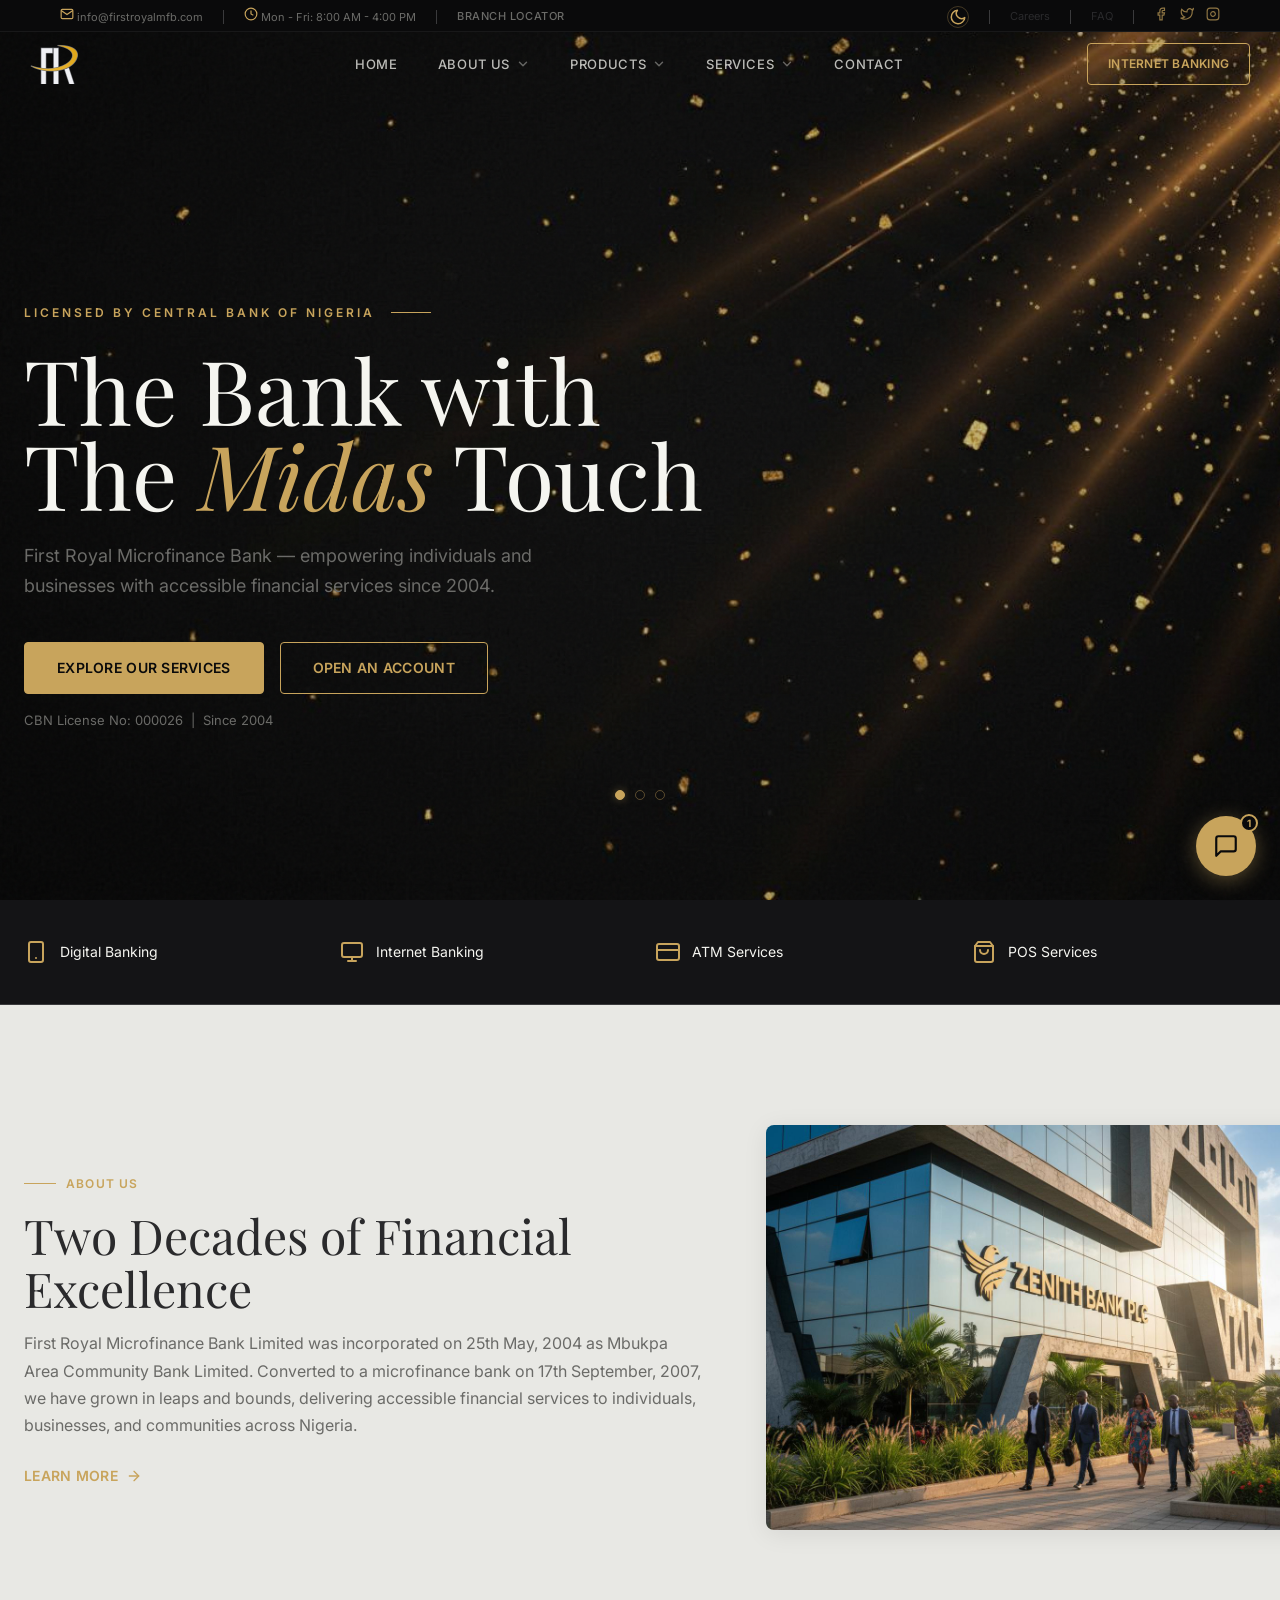
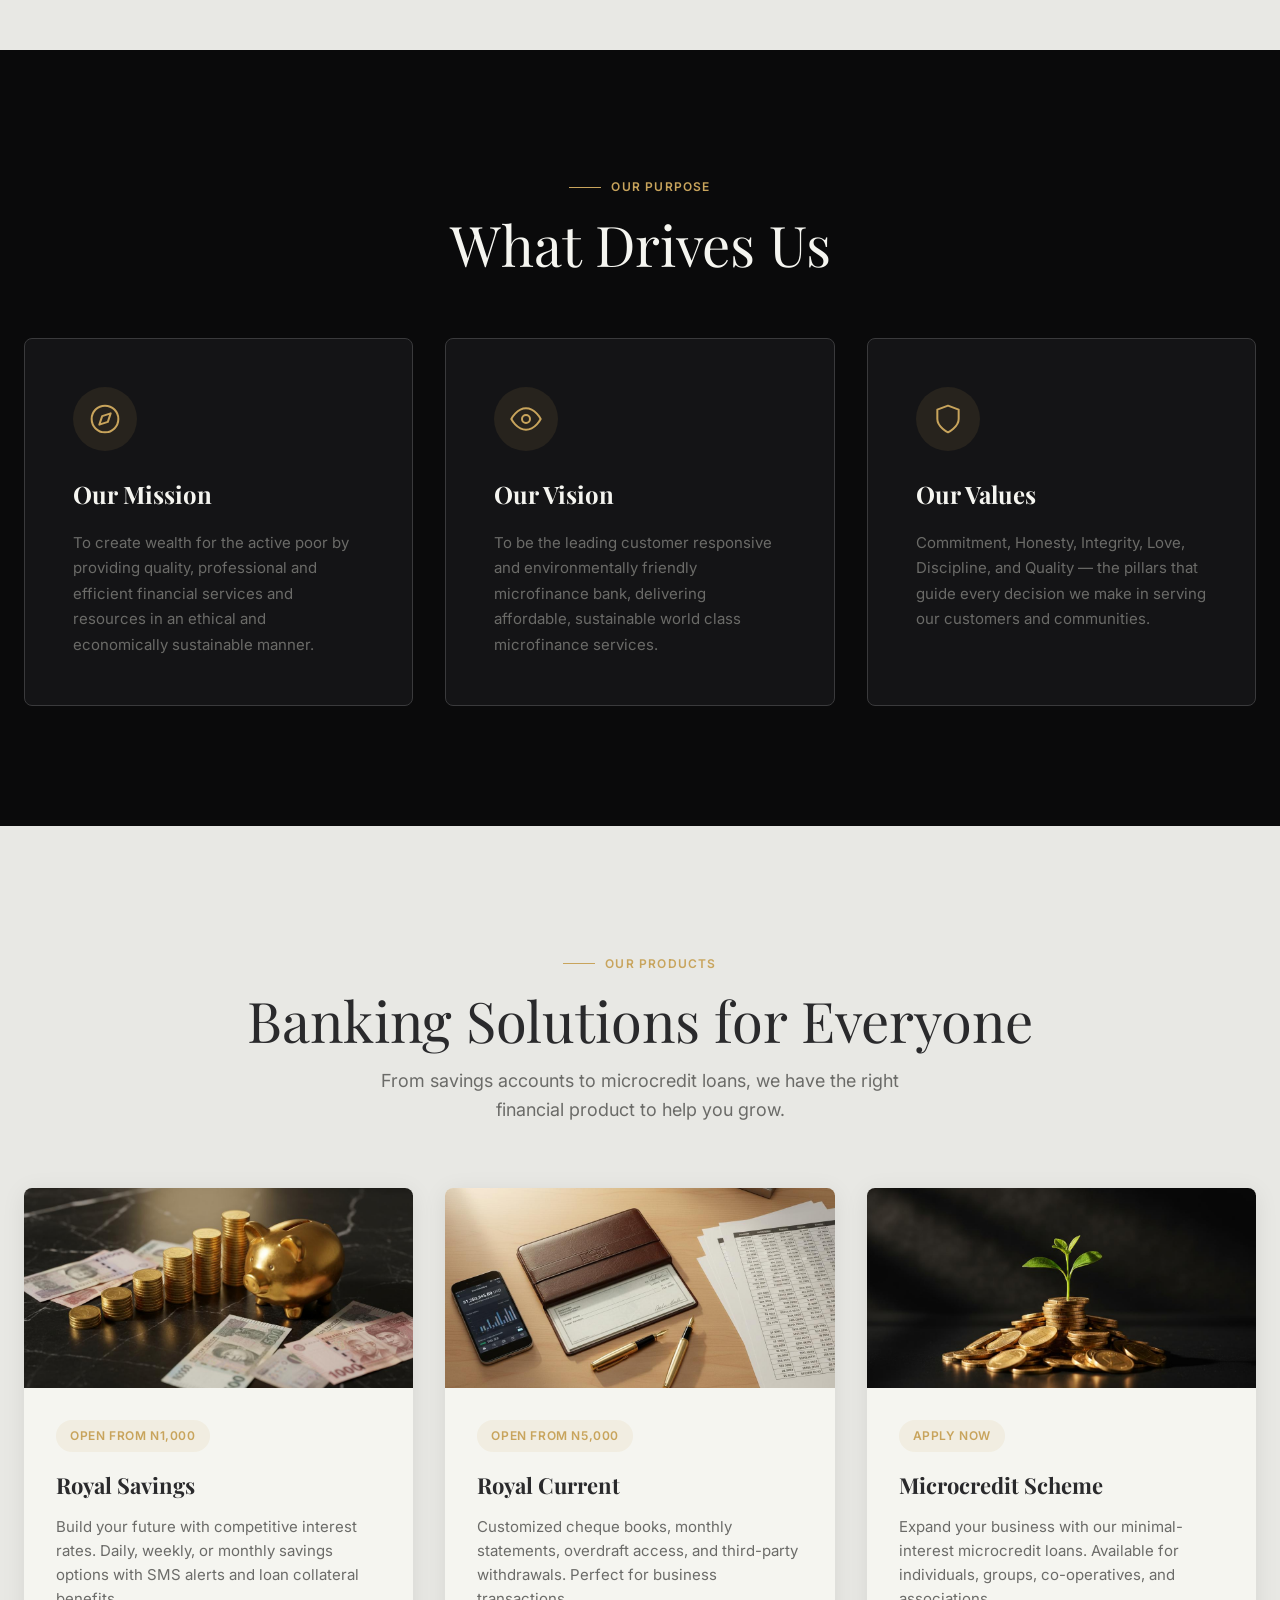
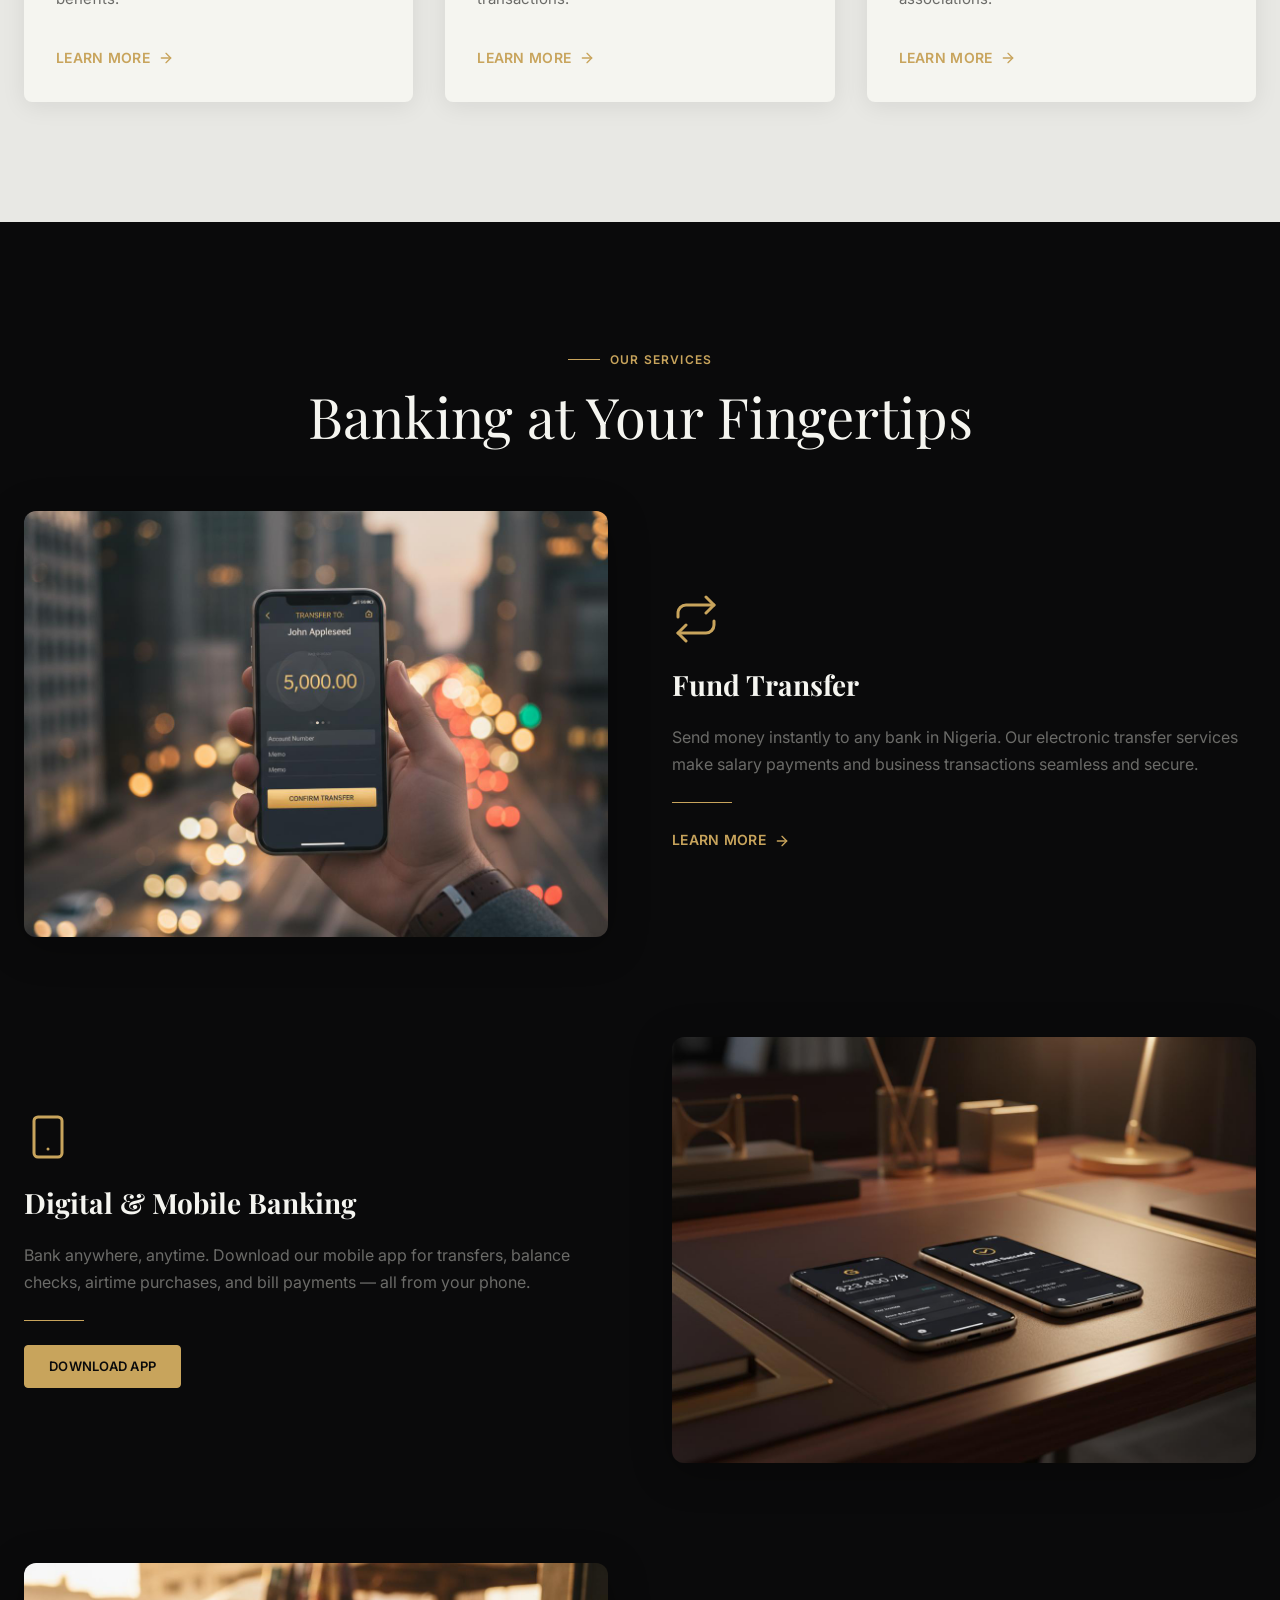
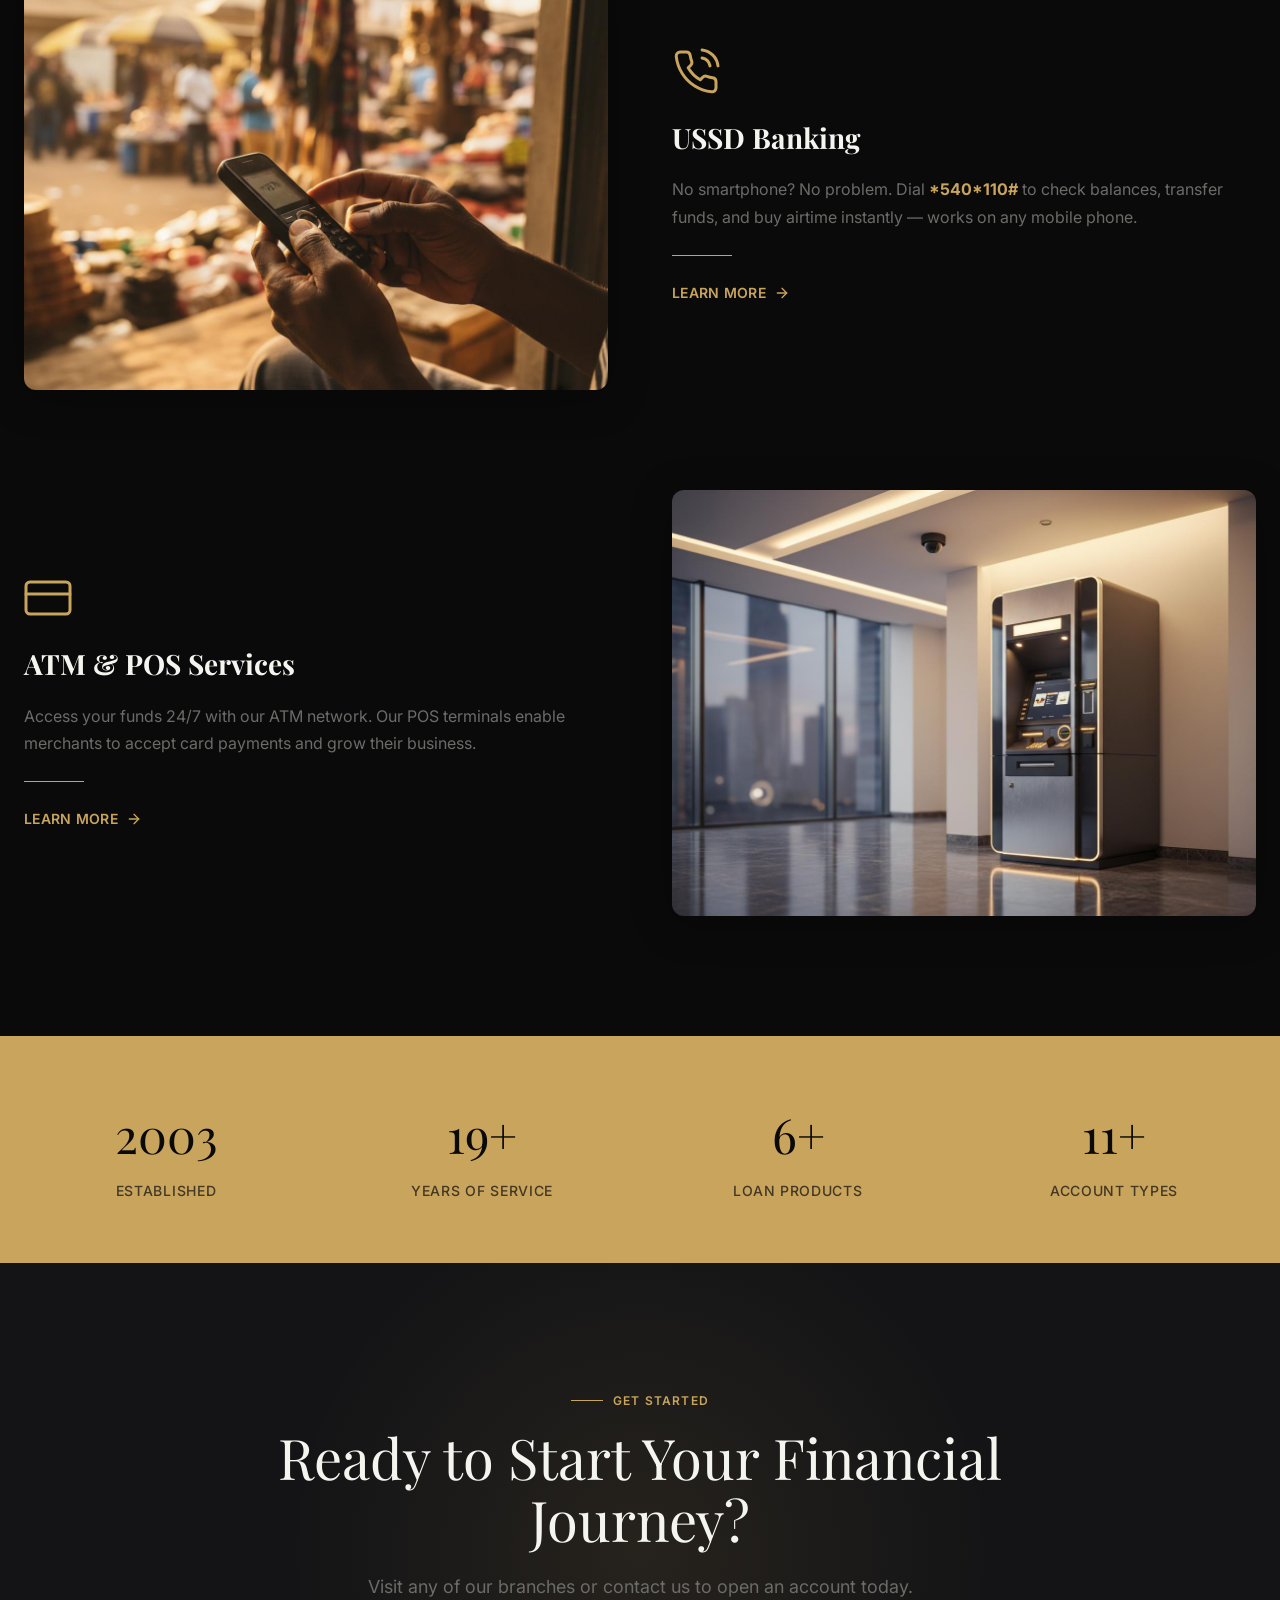
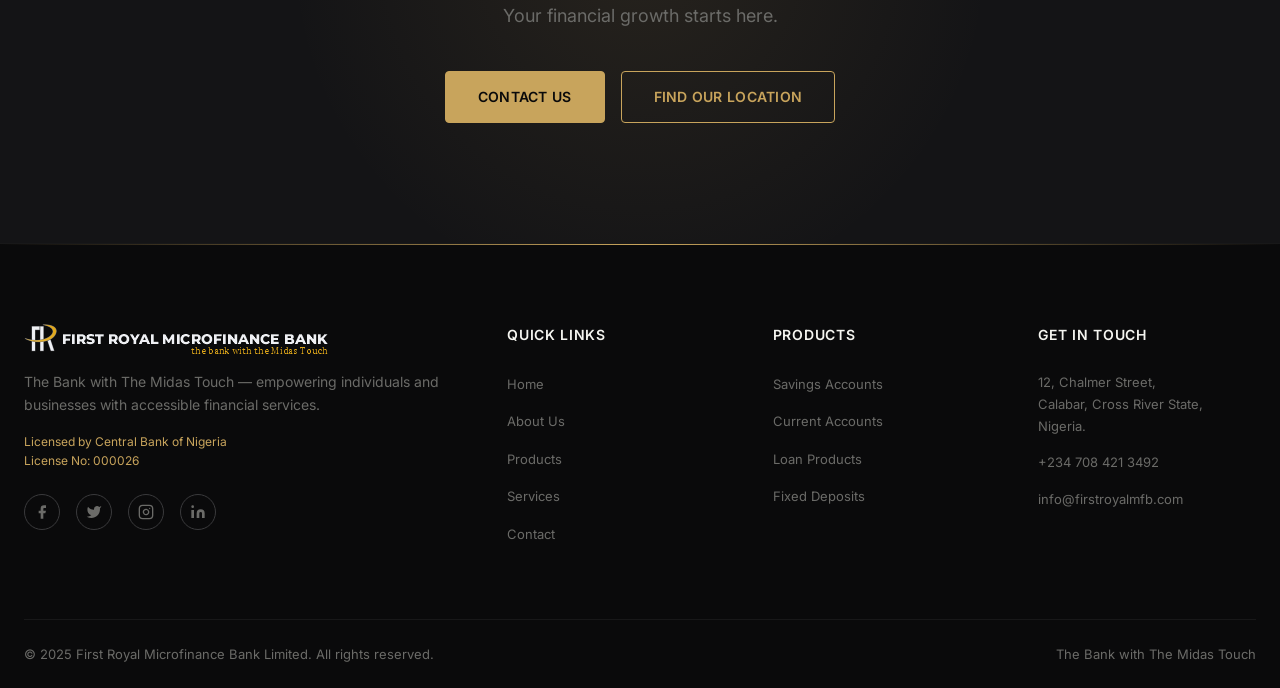
==== index.html @ 90ae5be9 "Add files via upload" ====
<!DOCTYPE html>
<html lang="en">

<head>
  <meta charset="UTF-8">
  <meta name="viewport" content="width=device-width, initial-scale=1.0">
  <title>First Royal Microfinance Bank | The Bank with The Midas Touch</title>
  <meta name="description"
    content="First Royal Microfinance Bank - empowering individuals and businesses with accessible financial services since 2004. Licensed by Central Bank of Nigeria.">
  <link rel="stylesheet" href="css/style.css">
</head>

<body>

  <!-- Top Bar -->
  <div class="top-bar">
    <div class="top-bar-inner">
      <div class="top-bar-left">
        <span><svg viewBox="0 0 24 24">
            <path d="M4 4h16c1.1 0 2 .9 2 2v12c0 1.1-.9 2-2 2H4c-1.1 0-2-.9-2-2V6c0-1.1.9-2 2-2z" />
            <polyline points="22,6 12,13 2,6" />
          </svg> info@firstroyalmfb.com</span>
        <div class="top-bar-divider"></div>
        <span><svg viewBox="0 0 24 24">
            <circle cx="12" cy="12" r="10" />
            <polyline points="12 6 12 12 16 14" />
          </svg> Mon - Fri: 8:00 AM - 4:00 PM</span>
        <div class="top-bar-divider"></div>
        <a href="pages/contact.html#location">Branch Locator</a>
      </div>

      <div class="top-bar-right">
        <button class="theme-toggle" id="themeToggle" aria-label="Toggle dark/light mode">
          <svg class="icon-moon" width="18" height="18" viewBox="0 0 24 24" fill="none" stroke="currentColor"
            stroke-width="2" stroke-linecap="round" stroke-linejoin="round">
            <path d="M21 12.79A9 9 0 1 1 11.21 3 7 7 0 0 0 21 12.79z" />
          </svg>
          <svg class="icon-sun" width="18" height="18" viewBox="0 0 24 24" fill="none" stroke="currentColor"
            stroke-width="2" stroke-linecap="round" stroke-linejoin="round">
            <circle cx="12" cy="12" r="5" />
            <line x1="12" y1="1" x2="12" y2="3" />
            <line x1="12" y1="21" x2="12" y2="23" />
            <line x1="4.22" y1="4.22" x2="5.64" y2="5.64" />
            <line x1="18.36" y1="18.36" x2="19.78" y2="19.78" />
            <line x1="1" y1="12" x2="3" y2="12" />
            <line x1="21" y1="12" x2="23" y2="12" />
            <line x1="4.22" y1="19.78" x2="5.64" y2="18.36" />
            <line x1="18.36" y1="5.64" x2="19.78" y2="4.22" />
          </svg>
        </button>
        <div class="top-bar-divider"></div>
        <a href="#">Careers</a>
        <div class="top-bar-divider"></div>
        <a href="#">FAQ</a>
        <div class="top-bar-divider"></div>
        <div class="top-bar-social">
          <a href="#" aria-label="Facebook"><svg viewBox="0 0 24 24" width="14" height="14" fill="currentColor">
              <path d="M18 2h-3a5 5 0 0 0-5 5v3H7v4h3v8h4v-8h3l1-4h-4V7a1 1 0 0 1 1-1h3z" />
            </svg></a>
          <a href="#" aria-label="Twitter"><svg viewBox="0 0 24 24" width="14" height="14" fill="currentColor">
              <path
                d="M23 3a10.9 10.9 0 0 1-3.14 1.53 4.48 4.48 0 0 0-7.86 3v1A10.66 10.66 0 0 1 3 4s-4 9 5 13a11.64 11.64 0 0 1-7 2c9 5 20 0 20-11.5a4.5 4.5 0 0 0-.08-.83A7.72 7.72 0 0 0 23 3z" />
            </svg></a>
          <a href="#" aria-label="Instagram"><svg viewBox="0 0 24 24" width="14" height="14" fill="currentColor">
              <rect x="2" y="2" width="20" height="20" rx="5" ry="5" />
              <path d="M16 11.37A4 4 0 1 1 12.63 8 4 4 0 0 1 16 11.37z" />
              <line x1="17.5" y1="6.5" x2="17.51" y2="6.5" />
            </svg></a>
        </div>
      </div>
    </div>
  </div>

  <!-- Main Navigation with Mega Menu -->
  <nav class="nav" id="navbar">
    <div class="nav-main">
      <a href="index.html" class="nav-logo">
        <div class="nav-logo-mark"></div>
      </a>

      <!-- Mega Menu -->
      <ul class="mega-menu">
        <li class="mega-menu-item">
          <a href="index.html" class="mega-menu-trigger active">Home</a>
        </li>
        <li class="mega-menu-item">
          <a href="pages/about.html" class="mega-menu-trigger">
            About Us
            <svg viewBox="0 0 24 24" fill="none" stroke="currentColor" stroke-width="2.5" stroke-linecap="round"
              stroke-linejoin="round">
              <polyline points="6 9 12 15 18 9" />
            </svg>
          </a>
          <div class="mega-dropdown" style="min-width: 600px;">
            <div class="mega-dropdown-arrow"></div>
            <div class="mega-dropdown-grid two-col">
              <div class="mega-dropdown-col">
                <h4>Who We Are</h4>
                <ul>
                  <li><a href="pages/about.html">Company Overview</a></li>
                  <li><a href="pages/about.html">Our History</a></li>
                  <li><a href="pages/about.html">Mission &amp; Vision</a></li>
                  <li><a href="pages/about.html">Our Values</a></li>
                </ul>
              </div>
              <div class="mega-dropdown-col">
                <h4>Leadership</h4>
                <ul>
                  <li><a href="pages/about.html">Board of Directors</a></li>
                  <li><a href="pages/about.html">Management Team</a></li>
                  <li><a href="pages/about.html">Our Partners</a></li>
                </ul>
              </div>
            </div>
            <div class="mega-dropdown-footer">
              <p>Licensed by Central Bank of Nigeria since 2004</p>
              <a href="pages/about.html" class="text-link" style="font-size: 12px;">Learn More <svg width="14"
                  height="14" viewBox="0 0 24 24" fill="none" stroke="currentColor" stroke-width="2"
                  stroke-linecap="round" stroke-linejoin="round">
                  <line x1="5" y1="12" x2="19" y2="12" />
                  <polyline points="12 5 19 12 12 19" />
                </svg></a>
            </div>
          </div>
        </li>
        <li class="mega-menu-item">
          <a href="pages/products.html" class="mega-menu-trigger">
            Products
            <svg viewBox="0 0 24 24" fill="none" stroke="currentColor" stroke-width="2.5" stroke-linecap="round"
              stroke-linejoin="round">
              <polyline points="6 9 12 15 18 9" />
            </svg>
          </a>
          <div class="mega-dropdown" style="min-width: 800px;">
            <div class="mega-dropdown-arrow"></div>
            <div class="mega-dropdown-grid three-col">
              <div class="mega-dropdown-col">
                <h4>Savings Accounts</h4>
                <ul>
                  <li><a href="pages/products.html">Royal Savings <span class="tag">Popular</span></a></li>
                  <li><a href="pages/products.html">Joint Savings</a></li>
                  <li><a href="pages/products.html">Fixed Term Deposit</a></li>
                  <li><a href="pages/products.html">Save for Christmas</a></li>
                  <li><a href="pages/products.html">Super Kid</a></li>
                </ul>
              </div>
              <div class="mega-dropdown-col">
                <h4>Current Accounts</h4>
                <ul>
                  <li><a href="pages/products.html">Royal Current</a></li>
                  <li><a href="pages/products.html">Corporate Account</a></li>
                  <li><a href="pages/products.html">Co-operative</a></li>
                  <li><a href="pages/products.html">Esusu (ABC)</a></li>
                  <li><a href="pages/products.html">Royal Bliz</a></li>
                </ul>
              </div>
              <div class="mega-dropdown-col">
                <h4>Loan Products</h4>
                <ul>
                  <li><a href="pages/products.html">Microcredit Scheme</a></li>
                  <li><a href="pages/products.html">ABC Loan</a></li>
                  <li><a href="pages/products.html">Group Loan</a></li>
                  <li><a href="pages/products.html">Salary Loan</a></li>
                  <li><a href="pages/products.html">Civil Servant Loan</a></li>
                </ul>
              </div>
            </div>
            <div class="mega-dropdown-footer">
              <p>Open an account from as low as N1,000</p>
              <a href="pages/contact.html" class="btn btn-primary" style="padding: 8px 20px; font-size: 12px;">Open
                Account</a>
            </div>
          </div>
        </li>
        <li class="mega-menu-item">
          <a href="pages/services.html" class="mega-menu-trigger">
            Services
            <svg viewBox="0 0 24 24" fill="none" stroke="currentColor" stroke-width="2.5" stroke-linecap="round"
              stroke-linejoin="round">
              <polyline points="6 9 12 15 18 9" />
            </svg>
          </a>
          <div class="mega-dropdown" style="min-width: 800px;">
            <div class="mega-dropdown-arrow"></div>
            <div class="mega-dropdown-grid three-col">
              <div class="mega-dropdown-col">
                <h4>Digital Banking</h4>
                <ul>
                  <li><a href="pages/services.html">Mobile Banking App</a></li>
                  <li><a href="pages/services.html">Internet Banking</a></li>
                  <li><a href="pages/services.html">USSD Banking *540*110#</a></li>
                </ul>
              </div>
              <div class="mega-dropdown-col">
                <h4>Transactions</h4>
                <ul>
                  <li><a href="pages/services.html">Fund Transfer</a></li>
                  <li><a href="pages/services.html">ATM Services</a></li>
                  <li><a href="pages/services.html">POS Services</a></li>
                </ul>
              </div>
              <div class="mega-dropdown-col">
                <h4>More Services</h4>
                <ul>
                  <li><a href="pages/services.html">Branchless Banking</a></li>
                  <li><a href="pages/services.html">Nationwide Banking</a></li>
                  <li><a href="pages/services.html">Financial Literacy</a></li>
                </ul>
              </div>
            </div>
            <div class="mega-dropdown-footer">
              <p>Bank anywhere, anytime</p>
              <a href="pages/services.html" class="text-link" style="font-size: 12px;">All Services <svg width="14"
                  height="14" viewBox="0 0 24 24" fill="none" stroke="currentColor" stroke-width="2"
                  stroke-linecap="round" stroke-linejoin="round">
                  <line x1="5" y1="12" x2="19" y2="12" />
                  <polyline points="12 5 19 12 12 19" />
                </svg></a>
            </div>
          </div>
        </li>
        <li class="mega-menu-item">
          <a href="pages/contact.html" class="mega-menu-trigger" style="padding-right: 0;">Contact</a>
        </li>
      </ul>

      <div class="nav-cta">
        <a href="https://firstroyalmfb.qoreonline.com/login" target="_blank" class="btn btn-secondary"
          style="padding: 10px 20px; font-size: 12px;">Internet Banking</a>

        <div class="nav-hamburger" aria-label="Open menu">
          <span></span>
          <span></span>
          <span></span>
        </div>
      </div>
    </div>
  </nav>

  <!-- Nav Overlay -->
  <div class="nav-overlay"></div>

  <!-- Mobile Menu -->
  <div class="mobile-menu" id="mobileMenu">
    <div class="mobile-menu-close">&times;</div>
    <a href="index.html">Home</a>
    <a href="pages/about.html">About Us</a>
    <a href="pages/products.html">Products</a>
    <a href="pages/services.html">Services</a>
    <a href="pages/contact.html">Contact</a>
    <a href="https://firstroyalmfb.qoreonline.com/login" target="_blank" class="btn btn-primary"
      style="margin-top: 24px;">Internet Banking</a>
  </div>

  <!-- Hero Section -->
  <section class="hero">
    <div class="hero-carousel">
      <div class="hero-carousel-slide active" style="background-image: url('images/hero-bg.jpg');"></div>
      <div class="hero-carousel-slide" style="background-image: url('images/hero-bg-2.jpg');"></div>
      <div class="hero-carousel-slide" style="background-image: url('images/hero-bg-3.jpg');"></div>
    </div>
    <div class="hero-noise"></div>
    <div class="hero-content">
      <div class="hero-label hero-anim">Licensed by Central Bank of Nigeria</div>
      <h1 class="hero-title hero-anim hero-anim-up">
        The Bank with<br>The <span>Midas</span> Touch
      </h1>
      <p class="hero-subtitle hero-anim hero-anim-up">
        First Royal Microfinance Bank — empowering individuals and businesses with accessible financial services since
        2004.
      </p>
      <div class="hero-ctas hero-anim hero-anim-up">
        <a href="pages/services.html" class="btn btn-primary">Explore Our Services</a>
        <a href="pages/contact.html" class="btn btn-secondary">Open an Account</a>
      </div>
      <p class="hero-note hero-anim hero-anim-up">CBN License No: 000026 &nbsp;|&nbsp; Since 2004</p>
    </div>
    <!-- <div class="scroll-indicator">
      <span>Scroll</span>
      <div class="line"></div>
    </div> -->
    <div class="hero-carousel-dots">
      <button class="hero-carousel-dot active" aria-label="Slide 1"></button>
      <button class="hero-carousel-dot" aria-label="Slide 2"></button>
      <button class="hero-carousel-dot" aria-label="Slide 3"></button>
    </div>
  </section>

  <!-- Quick Services Bar -->
  <section class="quick-services">
    <div class="container">
      <div class="quick-services-grid">
        <a href="pages/services.html" class="quick-service-item fade-up stagger-1">
          <svg width="24" height="24" viewBox="0 0 24 24" fill="none" stroke="currentColor" stroke-width="2"
            stroke-linecap="round" stroke-linejoin="round">
            <rect x="5" y="2" width="14" height="20" rx="2" ry="2" />
            <line x1="12" y1="18" x2="12.01" y2="18" />
          </svg>
          <span>Digital Banking</span>
        </a>
        <a href="https://firstroyalmfb.qoreonline.com/login" target="_blank"
          class="quick-service-item fade-up stagger-2">
          <svg width="24" height="24" viewBox="0 0 24 24" fill="none" stroke="currentColor" stroke-width="2"
            stroke-linecap="round" stroke-linejoin="round">
            <rect x="2" y="3" width="20" height="14" rx="2" ry="2" />
            <line x1="8" y1="21" x2="16" y2="21" />
            <line x1="12" y1="17" x2="12" y2="21" />
          </svg>
          <span>Internet Banking</span>
        </a>
        <a href="pages/services.html" class="quick-service-item fade-up stagger-3">
          <svg width="24" height="24" viewBox="0 0 24 24" fill="none" stroke="currentColor" stroke-width="2"
            stroke-linecap="round" stroke-linejoin="round">
            <rect x="1" y="4" width="22" height="16" rx="2" ry="2" />
            <line x1="1" y1="10" x2="23" y2="10" />
          </svg>
          <span>ATM Services</span>
        </a>
        <a href="pages/services.html" class="quick-service-item fade-up stagger-4">
          <svg width="24" height="24" viewBox="0 0 24 24" fill="none" stroke="currentColor" stroke-width="2"
            stroke-linecap="round" stroke-linejoin="round">
            <path d="M6 2L3 6v14a2 2 0 0 0 2 2h14a2 2 0 0 0 2-2V6l-3-4z" />
            <line x1="3" y1="6" x2="21" y2="6" />
            <path d="M16 10a4 4 0 0 1-8 0" />
          </svg>
          <span>POS Services</span>
        </a>
      </div>
    </div>
  </section>

  <!-- About Preview Section -->
  <section class="section-padding bg-light">
    <div class="container">
      <div class="about-preview-grid">
        <div class="about-preview-text">
          <div class="fade-up">
            <div class="eyebrow">About Us</div>
            <h2 class="heading-main dark" style="font-size: clamp(32px, 4vw, 48px);">Two Decades of Financial Excellence
            </h2>
          </div>
          <p class="fade-up stagger-2">First Royal Microfinance Bank Limited was incorporated on 25th May, 2004 as
            Mbukpa Area Community Bank Limited. Converted to a microfinance bank on 17th September, 2007, we have grown
            in leaps and bounds, delivering accessible financial services to individuals, businesses, and communities
            across Nigeria.</p>
          <a href="pages/about.html" class="text-link fade-up stagger-3">
            Learn More
            <svg width="16" height="16" viewBox="0 0 24 24" fill="none" stroke="currentColor" stroke-width="2"
              stroke-linecap="round" stroke-linejoin="round">
              <line x1="5" y1="12" x2="19" y2="12" />
              <polyline points="12 5 19 12 12 19" />
            </svg>
          </a>
        </div>
        <div class="about-preview-img slide-in-right">
          <img src="images/about-preview.jpg" alt="First Royal Microfinance Bank building" loading="lazy">
        </div>
      </div>
    </div>
  </section>

  <!-- Vision Mission Values Section -->
  <section class="section-padding bg-black">
    <div class="container">
      <div class="section-heading centered fade-up">
        <div class="eyebrow">Our Purpose</div>
        <h2 class="heading-main">What Drives Us</h2>
      </div>
      <div class="vmv-grid">
        <!-- Mission -->
        <div class="vmv-card fade-up stagger-1">
          <div class="vmv-icon">
            <svg width="32" height="32" viewBox="0 0 24 24" fill="none" stroke="currentColor" stroke-width="1.5"
              stroke-linecap="round" stroke-linejoin="round">
              <circle cx="12" cy="12" r="10" />
              <polygon points="16.24 7.76 14.12 14.12 7.76 16.24 9.88 9.88 16.24 7.76" />
            </svg>
          </div>
          <h3>Our Mission</h3>
          <p>To create wealth for the active poor by providing quality, professional and efficient financial services
            and resources in an ethical and economically sustainable manner.</p>
        </div>
        <!-- Vision -->
        <div class="vmv-card fade-up stagger-2">
          <div class="vmv-icon">
            <svg width="32" height="32" viewBox="0 0 24 24" fill="none" stroke="currentColor" stroke-width="1.5"
              stroke-linecap="round" stroke-linejoin="round">
              <path d="M1 12s4-8 11-8 11 8 11 8-4 8-11 8-11-8-11-8z" />
              <circle cx="12" cy="12" r="3" />
            </svg>
          </div>
          <h3>Our Vision</h3>
          <p>To be the leading customer responsive and environmentally friendly microfinance bank, delivering
            affordable, sustainable world class microfinance services.</p>
        </div>
        <!-- Values -->
        <div class="vmv-card fade-up stagger-3">
          <div class="vmv-icon">
            <svg width="32" height="32" viewBox="0 0 24 24" fill="none" stroke="currentColor" stroke-width="1.5"
              stroke-linecap="round" stroke-linejoin="round">
              <path d="M12 22s8-4 8-10V5l-8-3-8 3v7c0 6 8 10 8 10z" />
            </svg>
          </div>
          <h3>Our Values</h3>
          <p>Commitment, Honesty, Integrity, Love, Discipline, and Quality — the pillars that guide every decision we
            make in serving our customers and communities.</p>
        </div>
      </div>
    </div>
  </section>

  <!-- Products Showcase -->
  <section class="section-padding bg-light">
    <div class="container">
      <div class="section-heading centered fade-up">
        <div class="eyebrow">Our Products</div>
        <h2 class="heading-main dark">Banking Solutions for Everyone</h2>
        <p class="subheading">From savings accounts to microcredit loans, we have the right financial product to help
          you grow.</p>
      </div>
      <div class="products-grid">
        <!-- Savings -->
        <div class="product-card fade-up stagger-1">
          <div class="product-card-img">
            <img src="images/savings.jpg" alt="Savings account with gold coins" loading="lazy">
          </div>
          <div class="product-card-body">
            <span class="product-badge">Open from N1,000</span>
            <h3>Royal Savings</h3>
            <p>Build your future with competitive interest rates. Daily, weekly, or monthly savings options with SMS
              alerts and loan collateral benefits.</p>
            <a href="pages/products.html" class="text-link" style="margin-top: 16px; display: inline-flex;">
              Learn More
              <svg width="16" height="16" viewBox="0 0 24 24" fill="none" stroke="currentColor" stroke-width="2"
                stroke-linecap="round" stroke-linejoin="round">
                <line x1="5" y1="12" x2="19" y2="12" />
                <polyline points="12 5 19 12 12 19" />
              </svg>
            </a>
          </div>
        </div>
        <!-- Current Account -->
        <div class="product-card fade-up stagger-2">
          <div class="product-card-img">
            <img src="images/current.jpg" alt="Current account banking" loading="lazy">
          </div>
          <div class="product-card-body">
            <span class="product-badge">Open from N5,000</span>
            <h3>Royal Current</h3>
            <p>Customized cheque books, monthly statements, overdraft access, and third-party withdrawals. Perfect for
              business transactions.</p>
            <a href="pages/products.html" class="text-link" style="margin-top: 16px; display: inline-flex;">
              Learn More
              <svg width="16" height="16" viewBox="0 0 24 24" fill="none" stroke="currentColor" stroke-width="2"
                stroke-linecap="round" stroke-linejoin="round">
                <line x1="5" y1="12" x2="19" y2="12" />
                <polyline points="12 5 19 12 12 19" />
              </svg>
            </a>
          </div>
        </div>
        <!-- Loans -->
        <div class="product-card fade-up stagger-3">
          <div class="product-card-img">
            <img src="images/loans.jpg" alt="Microcredit and loans" loading="lazy">
          </div>
          <div class="product-card-body">
            <span class="product-badge">Apply Now</span>
            <h3>Microcredit Scheme</h3>
            <p>Expand your business with our minimal-interest microcredit loans. Available for individuals, groups,
              co-operatives, and associations.</p>
            <a href="pages/products.html" class="text-link" style="margin-top: 16px; display: inline-flex;">
              Learn More
              <svg width="16" height="16" viewBox="0 0 24 24" fill="none" stroke="currentColor" stroke-width="2"
                stroke-linecap="round" stroke-linejoin="round">
                <line x1="5" y1="12" x2="19" y2="12" />
                <polyline points="12 5 19 12 12 19" />
              </svg>
            </a>
          </div>
        </div>
      </div>
    </div>
  </section>

  <!-- Services Highlights -->
  <section class="section-padding bg-black">
    <div class="container">
      <div class="section-heading centered fade-up">
        <div class="eyebrow">Our Services</div>
        <h2 class="heading-main">Banking at Your Fingertips</h2>
      </div>

      <!-- Service Row 1: Fund Transfer -->
      <div class="service-row fade-up">
        <div class="service-img slide-in-left">
          <img src="images/service-1.jpg" alt="Mobile fund transfer" loading="lazy">
        </div>
        <div class="service-text">
          <div class="service-icon">
            <svg width="48" height="48" viewBox="0 0 24 24" fill="none" stroke="currentColor" stroke-width="1.5"
              stroke-linecap="round" stroke-linejoin="round">
              <polyline points="17 1 21 5 17 9" />
              <path d="M3 11V9a4 4 0 0 1 4-4h14" />
              <polyline points="7 23 3 19 7 15" />
              <path d="M21 13v2a4 4 0 0 1-4 4H3" />
            </svg>
          </div>
          <h3>Fund Transfer</h3>
          <p>Send money instantly to any bank in Nigeria. Our electronic transfer services make salary payments and
            business transactions seamless and secure.</p>
          <div class="gold-line"></div>
          <a href="pages/services.html" class="text-link">
            Learn More
            <svg width="16" height="16" viewBox="0 0 24 24" fill="none" stroke="currentColor" stroke-width="2"
              stroke-linecap="round" stroke-linejoin="round">
              <line x1="5" y1="12" x2="19" y2="12" />
              <polyline points="12 5 19 12 12 19" />
            </svg>
          </a>
        </div>
      </div>

      <!-- Service Row 2: Digital Banking -->
      <div class="service-row reverse fade-up">
        <div class="service-text">
          <div class="service-icon">
            <svg width="48" height="48" viewBox="0 0 24 24" fill="none" stroke="currentColor" stroke-width="1.5"
              stroke-linecap="round" stroke-linejoin="round">
              <rect x="5" y="2" width="14" height="20" rx="2" ry="2" />
              <line x1="12" y1="18" x2="12.01" y2="18" />
            </svg>
          </div>
          <h3>Digital &amp; Mobile Banking</h3>
          <p>Bank anywhere, anytime. Download our mobile app for transfers, balance checks, airtime purchases, and bill
            payments — all from your phone.</p>
          <div class="gold-line"></div>
          <a href="pages/services.html" class="btn btn-primary" style="padding: 10px 24px; font-size: 13px;">Download
            App</a>
        </div>
        <div class="service-img slide-in-right">
          <img src="images/service-2.jpg" alt="Mobile banking apps" loading="lazy">
        </div>
      </div>

      <!-- Service Row 3: USSD Banking -->
      <div class="service-row fade-up">
        <div class="service-img slide-in-left">
          <img src="images/service-3.jpg" alt="USSD banking on feature phone" loading="lazy">
        </div>
        <div class="service-text">
          <div class="service-icon">
            <svg width="48" height="48" viewBox="0 0 24 24" fill="none" stroke="currentColor" stroke-width="1.5"
              stroke-linecap="round" stroke-linejoin="round">
              <path
                d="M15.05 5A5 5 0 0 1 19 8.95M15.05 1A9 9 0 0 1 23 8.94m-1 7.98v3a2 2 0 0 1-2.18 2 19.79 19.79 0 0 1-8.63-3.07 19.5 19.5 0 0 1-6-6 19.79 19.79 0 0 1-3.07-8.67A2 2 0 0 1 4.11 2h3a2 2 0 0 1 2 1.72 12.84 12.84 0 0 0 .7 2.81 2 2 0 0 1-.45 2.11L8.09 9.91a16 16 0 0 0 6 6l1.27-1.27a2 2 0 0 1 2.11-.45 12.84 12.84 0 0 0 2.81.7A2 2 0 0 1 22 16.92z" />
            </svg>
          </div>
          <h3>USSD Banking</h3>
          <p>No smartphone? No problem. Dial <strong style="color: var(--gold);">*540*110#</strong> to check balances,
            transfer funds, and buy airtime instantly — works on any mobile phone.</p>
          <div class="gold-line"></div>
          <a href="pages/services.html" class="text-link">
            Learn More
            <svg width="16" height="16" viewBox="0 0 24 24" fill="none" stroke="currentColor" stroke-width="2"
              stroke-linecap="round" stroke-linejoin="round">
              <line x1="5" y1="12" x2="19" y2="12" />
              <polyline points="12 5 19 12 12 19" />
            </svg>
          </a>
        </div>
      </div>

      <!-- Service Row 4: ATM & POS -->
      <div class="service-row reverse fade-up">
        <div class="service-text">
          <div class="service-icon">
            <svg width="48" height="48" viewBox="0 0 24 24" fill="none" stroke="currentColor" stroke-width="1.5"
              stroke-linecap="round" stroke-linejoin="round">
              <rect x="1" y="4" width="22" height="16" rx="2" ry="2" />
              <line x1="1" y1="10" x2="23" y2="10" />
            </svg>
          </div>
          <h3>ATM &amp; POS Services</h3>
          <p>Access your funds 24/7 with our ATM network. Our POS terminals enable merchants to accept card payments and
            grow their business.</p>
          <div class="gold-line"></div>
          <a href="pages/services.html" class="text-link">
            Learn More
            <svg width="16" height="16" viewBox="0 0 24 24" fill="none" stroke="currentColor" stroke-width="2"
              stroke-linecap="round" stroke-linejoin="round">
              <line x1="5" y1="12" x2="19" y2="12" />
              <polyline points="12 5 19 12 12 19" />
            </svg>
          </a>
        </div>
        <div class="service-img slide-in-right">
          <img src="images/service-4.jpg" alt="Modern ATM machine" loading="lazy">
        </div>
      </div>
    </div>
  </section>

  <!-- Statistics Bar -->
  <section class="stats-bar">
    <div class="container">
      <div class="stats-grid">
        <div class="stat-item fade-up stagger-1">
          <div class="stat-number" data-count="2004">0</div>
          <div class="stat-label">Established</div>
        </div>
        <div class="stat-item fade-up stagger-2">
          <div class="stat-number" data-count="20" data-suffix="+">0</div>
          <div class="stat-label">Years of Service</div>
        </div>
        <div class="stat-item fade-up stagger-3">
          <div class="stat-number" data-count="7" data-suffix="+">0</div>
          <div class="stat-label">Loan Products</div>
        </div>
        <div class="stat-item fade-up stagger-4">
          <div class="stat-number" data-count="12" data-suffix="+">0</div>
          <div class="stat-label">Account Types</div>
        </div>
      </div>
    </div>
  </section>

  <!-- CTA Banner -->
  <section class="section-padding cta-banner">
    <div class="container text-center">
      <div class="fade-up">
        <div class="eyebrow" style="justify-content: center;">Get Started</div>
        <h2 class="heading-main" style="max-width: 800px; margin: 0 auto 24px;">Ready to Start Your Financial Journey?
        </h2>
        <p class="subheading" style="margin: 0 auto 40px;">Visit any of our branches or contact us to open an account
          today. Your financial growth starts here.</p>
        <div style="display: flex; gap: 16px; justify-content: center; flex-wrap: wrap;">
          <a href="pages/contact.html" class="btn btn-primary">Contact Us</a>
          <a href="pages/contact.html#location" class="btn btn-secondary">Find Our Location</a>
        </div>
      </div>
    </div>
  </section>

  <!-- Footer -->
  <footer class="footer">
    <div class="container">
      <div class="footer-grid">
        <!-- Brand -->
        <div class="footer-brand">
          <div class="logo">
            <div class="nav-logo-mark"><img src="images/logo-footer.png" alt=""></div>
          </div>
          <p>The Bank with The Midas Touch — empowering individuals and businesses with accessible financial services.
          </p>
          <p class="license">Licensed by Central Bank of Nigeria<br>License No: 000026</p>
          <div class="footer-socials">
            <a href="#" aria-label="Facebook"><svg width="16" height="16" viewBox="0 0 24 24" fill="currentColor">
                <path d="M18 2h-3a5 5 0 0 0-5 5v3H7v4h3v8h4v-8h3l1-4h-4V7a1 1 0 0 1 1-1h3z" />
              </svg></a>
            <a href="#" aria-label="Twitter"><svg width="16" height="16" viewBox="0 0 24 24" fill="currentColor">
                <path
                  d="M23 3a10.9 10.9 0 0 1-3.14 1.53 4.48 4.48 0 0 0-7.86 3v1A10.66 10.66 0 0 1 3 4s-4 9 5 13a11.64 11.64 0 0 1-7 2c9 5 20 0 20-11.5a4.5 4.5 0 0 0-.08-.83A7.72 7.72 0 0 0 23 3z" />
              </svg></a>
            <a href="#" aria-label="Instagram"><svg width="16" height="16" viewBox="0 0 24 24" fill="none"
                stroke="currentColor" stroke-width="2" stroke-linecap="round" stroke-linejoin="round">
                <rect x="2" y="2" width="20" height="20" rx="5" ry="5" />
                <path d="M16 11.37A4 4 0 1 1 12.63 8 4 4 0 0 1 16 11.37z" />
                <line x1="17.5" y1="6.5" x2="17.51" y2="6.5" />
              </svg></a>
            <a href="#" aria-label="LinkedIn"><svg width="16" height="16" viewBox="0 0 24 24" fill="currentColor">
                <path d="M16 8a6 6 0 0 1 6 6v7h-4v-7a2 2 0 0 0-2-2 2 2 0 0 0-2 2v7h-4v-7a6 6 0 0 1 6-6z" />
                <rect x="2" y="9" width="4" height="12" />
                <circle cx="4" cy="4" r="2" />
              </svg></a>
          </div>
        </div>
        <!-- Quick Links -->
        <div class="footer-column">
          <h4>Quick Links</h4>
          <ul>
            <li><a href="index.html">Home</a></li>
            <li><a href="pages/about.html">About Us</a></li>
            <li><a href="pages/products.html">Products</a></li>
            <li><a href="pages/services.html">Services</a></li>
            <li><a href="pages/contact.html">Contact</a></li>
          </ul>
        </div>
        <!-- Products -->
        <div class="footer-column">
          <h4>Products</h4>
          <ul>
            <li><a href="pages/products.html">Savings Accounts</a></li>
            <li><a href="pages/products.html">Current Accounts</a></li>
            <li><a href="pages/products.html">Loan Products</a></li>
            <li><a href="pages/products.html">Fixed Deposits</a></li>
          </ul>
        </div>
        <!-- Contact -->
        <div class="footer-column">
          <h4>Get In Touch</h4>
          <ul>
            <li style="color: var(--mid-gray); font-size: 13px; line-height: 1.7;">12, Chalmer Street,<br>Calabar, Cross
              River State,<br>Nigeria.</li>
            <li><a href="tel:+2347084213492">+234 708 421 3492</a></li>
            <li><a href="mailto:info@firstroyalmfb.com">info@firstroyalmfb.com</a></li>
          </ul>
        </div>
      </div>
      <div class="footer-bottom">
        <p>&copy; 2025 First Royal Microfinance Bank Limited. All rights reserved.</p>
        <p>The Bank with The Midas Touch</p>
      </div>
    </div>
  </footer>

  <!-- Chat Widget -->
  <div class="chat-widget">
    <div class="chat-panel" id="chatPanel">
      <div class="chat-header">
        <div class="chat-avatar">
          <svg width="22" height="22" viewBox="0 0 24 24" fill="none" stroke="currentColor" stroke-width="2"
            stroke-linecap="round" stroke-linejoin="round">
            <path d="M21 15a2 2 0 0 1-2 2H7l-4 4V5a2 2 0 0 1 2-2h14a2 2 0 0 1 2 2z" />
          </svg>
        </div>
        <div class="chat-header-text">
          <h4>First Royal Support</h4>
          <p>We typically reply in minutes</p>
        </div>
        <button class="chat-close" id="chatClose">&times;</button>
      </div>
      <div class="chat-body" id="chatBody">
        <div class="chat-welcome">
          <div class="chat-welcome-avatar">FR</div>
          <div class="chat-welcome-bubble">Hello! Welcome to First Royal Microfinance Bank. How can we help you today?
          </div>
        </div>
        <div class="chat-suggestions">
          <button class="chat-suggestion-btn">I want to open an account</button>
          <button class="chat-suggestion-btn">How do I apply for a loan?</button>
          <button class="chat-suggestion-btn">What are your interest rates?</button>
          <button class="chat-suggestion-btn">I need help with Internet Banking</button>
        </div>
      </div>
      <div class="chat-input-area">
        <input type="text" id="chatInput" placeholder="Type your message...">
        <button class="chat-send-btn" id="chatSend">
          <svg width="18" height="18" viewBox="0 0 24 24" fill="none" stroke="currentColor" stroke-width="2"
            stroke-linecap="round" stroke-linejoin="round">
            <line x1="22" y1="2" x2="11" y2="13" />
            <polygon points="22 2 15 22 11 13 2 9 22 2" />
          </svg>
        </button>
      </div>
    </div>
    <div class="chat-tooltip">Chat with us</div>
    <button class="chat-toggle-btn" id="chatToggle" aria-label="Chat with us">
      <svg width="26" height="26" viewBox="0 0 24 24" fill="none" stroke="currentColor" stroke-width="2"
        stroke-linecap="round" stroke-linejoin="round">
        <path d="M21 15a2 2 0 0 1-2 2H7l-4 4V5a2 2 0 0 1 2-2h14a2 2 0 0 1 2 2z" />
      </svg>
      <span class="chat-badge">1</span>
    </button>
  </div>

  <script src="js/main.js"></script>
</body>

</html>
---- css/style.css ----
/* ============================================
   First Royal Microfinance Bank
   Elegant Black, Gold & Light Gray Design
   ============================================ */

/* --- Google Fonts --- */
@import url('https://fonts.googleapis.com/css2?family=Playfair+Display:ital,wght@0,400;0,500;0,600;0,700;1,400;1,500&family=Inter:wght@300;400;500;600;700&display=swap');

/* --- CSS Variables --- */
:root {
  --black: #0A0A0B;
  --near-black: #141416;
  --gold: #C8A45C;
  --gold-light: #D4B76A;
  --white: #F5F5F0;
  --light-gray: #E8E8E4;
  --mid-gray: #6B6B68;
  --dark-gray: #2A2A2C;
  --border-gray: #3A3A3C;
  --font-display: 'Playfair Display', Georgia, serif;
  --font-body: 'Inter', -apple-system, BlinkMacSystemFont, sans-serif;
  --transition: all 0.3s ease;
  --shadow-card: 0 4px 24px rgba(0, 0, 0, 0.08);
  --shadow-card-hover: 0 8px 32px rgba(0, 0, 0, 0.12);
  --shadow-gold-glow: 0 0 30px rgba(200, 164, 92, 0.15);
}

/* --- Light Mode Variables --- */
[data-theme="light"] {
  --black: #FFFFFF;
  --near-black: #F5F5F0;
  --white: #0A0A0B;
  --light-gray: #E8E8E4;
  --mid-gray: #5A5A56;
  --dark-gray: #2A2A2C;
  --border-gray: #D5D5D0;
  --shadow-card: 0 4px 24px rgba(0, 0, 0, 0.06);
  --shadow-card-hover: 0 8px 32px rgba(0, 0, 0, 0.1);
}

/* --- Reset & Base --- */
*,
*::before,
*::after {
  margin: 0;
  padding: 0;
  box-sizing: border-box;
}

html {
  scroll-behavior: smooth;
}

/* Hero section stays dark even in light mode */
[data-theme="light"] .hero,
[data-theme="light"] .page-hero,
[data-theme="light"] .cta-banner,
[data-theme="light"] .footer {
  --black: #0A0A0B;
  --near-black: #141416;
  --white: #F5F5F0;
  --mid-gray: #6B6B68;
}

body {
  font-family: var(--font-body);
  color: var(--dark-gray);
  background: var(--white);
  line-height: 1.6;
  overflow-x: hidden;
  -webkit-font-smoothing: antialiased;
  -moz-osx-font-smoothing: grayscale;
}

a {
  text-decoration: none;
  color: inherit;
  transition: var(--transition);
}

ul,
ol {
  list-style: none;
}

img {
  max-width: 100%;
  height: auto;
  display: block;
}

button {
  border: none;
  background: none;
  cursor: pointer;
  font-family: inherit;
}

input,
textarea,
select {
  font-family: inherit;
  outline: none;
}

/* --- Utility Classes --- */
.container {
  max-width: 1280px;
  margin: 0 auto;
  padding: 0 24px;
}

.section-padding {
  padding: 120px 0;
}

.text-gold {
  color: var(--gold);
}

.bg-black {
  background: var(--black);
}

.bg-light {
  background: var(--light-gray);
}

.font-display {
  font-family: var(--font-display);
}

.text-center {
  text-align: center;
}

/* --- Buttons --- */
.btn {
  display: inline-flex;
  align-items: center;
  gap: 8px;
  padding: 14px 32px;
  font-size: 14px;
  font-weight: 600;
  text-transform: uppercase;
  letter-spacing: 0.02em;
  border-radius: 4px;
  cursor: pointer;
  transition: var(--transition);
  white-space: nowrap;
}

.btn-primary {
  background: var(--gold);
  color: var(--black);
  border: 1.5px solid var(--gold);
}

.btn-primary:hover {
  background: var(--gold-light);
  border-color: var(--gold-light);
  box-shadow: var(--shadow-gold-glow);
}

.btn-secondary {
  background: transparent;
  color: var(--gold);
  border: 1.5px solid var(--gold);
}

.btn-secondary:hover {
  background: var(--gold);
  color: var(--black);
}

.btn-light {
  background: transparent;
  color: var(--white);
  border: 1.5px solid rgba(255, 255, 255, 0.2);
}

.btn-light:hover {
  border-color: var(--gold);
  color: var(--gold);
}

/* --- Text Link --- */
.text-link {
  display: inline-flex;
  align-items: center;
  gap: 8px;
  color: var(--gold);
  font-size: 14px;
  font-weight: 600;
  text-transform: uppercase;
  letter-spacing: 0.02em;
  position: relative;
}

.text-link::after {
  content: '';
  position: absolute;
  bottom: -2px;
  left: 0;
  width: 100%;
  height: 1px;
  background: var(--gold);
  transform: scaleX(0);
  transform-origin: left;
  transition: transform 0.3s ease;
}

.text-link:hover::after {
  transform: scaleX(1);
}

.text-link svg {
  transition: transform 0.3s ease;
}

.text-link:hover svg {
  transform: translateX(4px);
}

/* --- Section Heading --- */
.section-heading {
  margin-bottom: 64px;
}

.section-heading.centered {
  text-align: center;
}

.section-heading.centered .subheading {
  margin-left: auto;
  margin-right: auto;
}

.eyebrow {
  display: inline-flex;
  align-items: center;
  gap: 10px;
  font-size: 12px;
  font-weight: 600;
  text-transform: uppercase;
  letter-spacing: 0.1em;
  color: var(--gold);
  margin-bottom: 16px;
}

.eyebrow::before {
  content: '';
  display: inline-block;
  width: 32px;
  height: 1px;
  background: var(--gold);
}

.heading-main {
  font-family: var(--font-display);
  font-size: clamp(36px, 5vw, 56px);
  font-weight: 400;
  line-height: 1.1;
  color: var(--white);
  margin-bottom: 16px;
}

.heading-main.dark {
  color: var(--dark-gray);
}

.subheading {
  font-size: 18px;
  color: var(--mid-gray);
  max-width: 560px;
  line-height: 1.6;
}

/* --- Cards --- */
.card {
  background: var(--white);
  border-radius: 8px;
  box-shadow: var(--shadow-card);
  overflow: hidden;
  transition: var(--transition);
}

.card:hover {
  transform: translateY(-4px);
  box-shadow: var(--shadow-card-hover);
}

.card-dark {
  background: var(--near-black);
  border: 1px solid var(--border-gray);
  border-radius: 8px;
  padding: 48px;
  transition: var(--transition);
}

.card-dark:hover {
  border-color: rgba(200, 164, 92, 0.2);
  box-shadow: 0 4px 24px rgba(0, 0, 0, 0.4);
}

/* ============================================
   MEGA MENU NAVIGATION 
   ============================================ */

/* --- Top Bar --- */
.top-bar {
  background: var(--black);
  border-bottom: 1px solid rgba(255, 255, 255, 0.06);
  padding: 6px 60px;
  font-size: 11px;
  position: fixed;
  top: 0;
  left: 0;
  right: 0;
  z-index: 1002;
  height: 32px;

  align-items: center;
}

.top-bar-inner {
  display: flex;
  justify-content: space-between;
  align-items: center;
  gap: 20px;
}

.top-bar-left {
  display: flex;
  align-items: center;
  gap: 20px;
  color: var(--mid-gray);
}

.top-bar-left a {
  color: var(--mid-gray);
  font-size: 11px;
  font-weight: 500;
  text-transform: uppercase;
  letter-spacing: 0.05em;
  transition: var(--transition);
}

.top-bar-left a:hover {
  color: var(--gold);
}

.top-bar-divider {
  width: 1px;
  height: 14px;
  background: var(--border-gray);
}

.top-bar-right {
  display: flex;
  gap: 20px;
  align-items: center;
}

.top-ib-btn {
  display: inline-flex;
  align-items: center;
  gap: 8px;
  padding: 6px 16px;
  background: var(--gold);
  color: var(--black);
  font-size: 11px;
  font-weight: 600;
  text-transform: uppercase;
  letter-spacing: 0.03em;
  border-radius: 4px;
  transition: var(--transition);
}

.top-ib-btn:hover {
  background: var(--gold-light);
}

.top-bar a:hover {
  color: var(--gold);
}

.top-bar-left svg,
.top-bar-right svg {
  width: 14px;
  height: 14px;
  stroke: var(--gold);
  fill: none;
  stroke-width: 2;
}

.top-bar-social {
  display: flex;
  gap: 12px;
}

.top-bar-social a {
  opacity: 0.7;
}

.top-bar-social a:hover {
  opacity: 1;
  color: var(--gold-light);
}

/* --- Main Nav --- */
.nav {
  position: fixed;
  top: 32px;
  left: 0;
  right: 0;
  z-index: 1000;
  background: transparent;
  border-bottom: 1px solid transparent;
  transition: background 0.4s ease, border-color 0.4s ease, backdrop-filter 0.4s ease;
}

.nav.scrolled {
  background: var(--black);
  border-bottom: 1px solid rgba(255, 255, 255, 0.06);
}

.nav-main {
  max-width: 1280px;
  margin: 0 auto;
  padding: 0 30px;
  display: flex;
  align-items: center;
  justify-content: space-between;
  height: 64px;
}

.nav-logo {
  width: 123px;
  height: 40px;
  display: flex;
  align-items: center;
  background: url(../images/logo-bg-blk.png) no-repeat;
  gap: 12px;
  font-weight: 700;
  font-size: 16px;
  letter-spacing: 0.05em;
  color: var(--white);
  flex-shrink: 0;
}

.nav-cta {
  display: flex;
  align-items: center;
  gap: 16px;
}


/* --- Mega Menu --- */
.mega-menu {
  display: flex;
  align-items: center;
  gap: 4px;
  list-style: none;
}

.mega-menu-item {
  position: relative;
}

.mega-menu-trigger {
  display: flex;
  align-items: center;
  gap: 6px;
  padding: 20px 18px;
  font-size: 13px;
  font-weight: 500;
  text-transform: uppercase;
  letter-spacing: 0.05em;
  color: rgba(245, 245, 240, 0.75);
  cursor: pointer;
  transition: var(--transition);
  border: none;
  background: none;
  white-space: nowrap;
}

.mega-menu-trigger svg {
  width: 14px;
  height: 14px;
  transition: transform 0.3s ease;
  opacity: 0.5;
}

.mega-menu-item:hover .mega-menu-trigger {
  color: var(--gold);
}

.mega-menu-item:hover .mega-menu-trigger svg {
  transform: rotate(180deg);
  opacity: 1;
}

.mega-menu-item:hover .mega-menu-trigger::after {
  content: '';
  position: absolute;
  bottom: 0;
  left: 18px;
  right: 18px;
  height: 2px;
  background: var(--gold);
}

/* Mega Menu Dropdown Panel */
.mega-dropdown {
  position: absolute;
  top: 100%;
  left: 50%;
  transform: translateX(-50%) translateY(8px);
  background: var(--white);
  border-radius: 8px;
  box-shadow: 0 20px 60px rgba(0, 0, 0, 0.25);
  padding: 40px 48px;
  min-width: 700px;
  max-width: 900px;
  opacity: 0;
  visibility: hidden;
  pointer-events: none;
  transition: opacity 0.25s ease, transform 0.25s ease, visibility 0.25s;
  z-index: 999;
}

.mega-menu-item:hover .mega-dropdown {
  opacity: 1;
  visibility: visible;
  pointer-events: auto;
  transform: translateX(-50%) translateY(0);
}

.mega-dropdown-grid {
  display: grid;
  grid-template-columns: repeat(3, 1fr);
  gap: 32px;
}

.mega-dropdown-grid.two-col {
  grid-template-columns: repeat(2, 1fr);
}

.mega-dropdown-grid.four-col {
  grid-template-columns: repeat(4, 1fr);
}

.mega-dropdown-col h4 {
  font-size: 12px;
  font-weight: 600;
  text-transform: uppercase;
  letter-spacing: 0.08em;
  color: var(--gold);
  margin-bottom: 16px;
  padding-bottom: 8px;
  border-bottom: 1px solid var(--light-gray);
}

.mega-dropdown-col ul li {
  margin-bottom: 10px;
}

.mega-dropdown-col ul li a {
  font-size: 14px;
  color: var(--dark-gray);
  display: flex;
  align-items: center;
  gap: 8px;
  transition: var(--transition);
  padding: 2px 0;
}

.mega-dropdown-col ul li a:hover {
  color: var(--gold);
  padding-left: 4px;
}

.mega-dropdown-col ul li a .tag {
  font-size: 10px;
  padding: 2px 8px;
  background: rgba(200, 164, 92, 0.12);
  color: var(--gold);
  border-radius: 100px;
  font-weight: 600;
  text-transform: uppercase;
  letter-spacing: 0.03em;
}

.mega-dropdown-footer {
  margin-top: 24px;
  padding-top: 20px;
  border-top: 1px solid var(--light-gray);
  display: flex;
  justify-content: space-between;
  align-items: center;
}

.mega-dropdown-footer p {
  font-size: 13px;
  color: var(--mid-gray);
}

.mega-dropdown-arrow {
  position: absolute;
  top: -6px;
  left: 50%;
  transform: translateX(-50%) rotate(45deg);
  width: 12px;
  height: 12px;
  background: var(--white);
}

/* --- Mobile Menu --- */
.nav-hamburger {
  display: none;
  flex-direction: column;
  gap: 5px;
  cursor: pointer;
  padding: 8px;
}

.nav-hamburger span {
  display: block;
  width: 24px;
  height: 2px;
  background: var(--white);
  transition: var(--transition);
}

.mobile-menu {
  position: fixed;
  top: 0;
  right: 0;
  width: 100%;
  height: 100vh;
  background: var(--black);
  z-index: 1003;
  display: flex;
  flex-direction: column;
  align-items: center;
  justify-content: center;
  gap: 32px;
  transform: translateX(100%);
  transition: transform 0.4s ease;
}

.mobile-menu.open {
  transform: translateX(0);
}

.mobile-menu a {
  font-family: var(--font-display);
  font-size: 32px;
  color: var(--white);
}

.mobile-menu a:hover {
  color: var(--gold);
}

.mobile-menu-close {
  position: absolute;
  top: 24px;
  right: 24px;
  color: var(--gold);
  font-size: 32px;
  cursor: pointer;
}

/* --- Nav Overlay (darkens page when mega menu open) --- */
.nav-overlay {
  position: fixed;
  inset: 0;
  background: rgba(0, 0, 0, 0.7);
  z-index: 998;
  opacity: 0;
  visibility: hidden;
  transition: opacity 0.3s ease, visibility 0.3s;
  pointer-events: none;
}

.nav-overlay.active {
  opacity: 1;
  visibility: visible;
  pointer-events: auto;
}

/* --- Hero --- */
.hero {
  min-height: 100vh;
  background: var(--black);
  position: relative;
  display: flex;
  align-items: center;
  overflow: hidden;
}

.hero-bg {
  position: absolute;
  inset: 0;
  background:
    radial-gradient(ellipse at 30% 50%, rgba(200, 164, 92, 0.08) 0%, transparent 60%),
    url('../images/hero-bg.jpg') center/cover no-repeat;
  opacity: 0.6;
}

.hero-noise {
  position: absolute;
  inset: 0;
  opacity: 0.03;
  background-image: url("data:image/svg+xml,%3Csvg viewBox='0 0 256 256' xmlns='http://www.w3.org/2000/svg'%3E%3Cfilter id='noise'%3E%3CfeTurbulence type='fractalNoise' baseFrequency='0.9' numOctaves='4' stitchTiles='stitch'/%3E%3C/filter%3E%3Crect width='100%25' height='100%25' filter='url(%23noise)'/%3E%3C/svg%3E");
  pointer-events: none;
}

.hero-content {
  position: relative;
  z-index: 2;
  max-width: 1280px;
  margin: 0 auto;
  padding: 0 24px;
  width: 100%;
  padding-top: 130px;
}

.hero-label {
  font-size: 12px;
  font-weight: 600;
  text-transform: uppercase;
  letter-spacing: 3px;
  color: var(--gold);
  margin-bottom: 24px;
  display: inline-flex;
  align-items: center;
  gap: 16px;
}

.hero-label::after {
  content: '';
  display: inline-block;
  width: 40px;
  height: 1px;
  background: var(--gold);
}

.hero-title {
  font-family: var(--font-display);
  font-size: clamp(48px, 7vw, 100px);
  font-weight: 400;
  line-height: 0.95;
  color: var(--white);
  margin-bottom: 24px;
}

.hero-title span {
  color: var(--gold);
  font-style: italic;
}

.hero-subtitle {
  font-size: 18px;
  color: var(--mid-gray);
  max-width: 560px;
  margin-bottom: 40px;
  line-height: 1.7;
}

.hero-ctas {
  display: flex;
  gap: 16px;
  flex-wrap: wrap;
}

.hero-note {
  font-size: 13px;
  color: var(--mid-gray);
  margin-top: 16px;
}

/* --- Scroll Indicator --- */
.scroll-indicator {
  position: absolute;
  bottom: 40px;
  left: 50%;
  transform: translateX(-50%);
  display: flex;
  flex-direction: column;
  align-items: center;
  gap: 12px;
  animation: bounce 2s ease infinite;
}

.scroll-indicator span {
  font-size: 11px;
  letter-spacing: 3px;
  color: var(--gold);
  text-transform: uppercase;
}

.scroll-indicator .line {
  width: 1px;
  height: 40px;
  background: var(--gold);
}

@keyframes bounce {

  0%,
  100% {
    transform: translateX(-50%) translateY(0);
  }

  50% {
    transform: translateX(-50%) translateY(8px);
  }
}

/* --- Quick Services Bar --- */
.quick-services {
  background: var(--near-black);
  padding: 40px 0;
  border-bottom: 1px solid var(--border-gray);
}

.quick-services-grid {
  display: grid;
  grid-template-columns: repeat(4, 1fr);
  gap: 32px;
}

.quick-service-item {
  display: flex;
  align-items: center;
  gap: 12px;
  color: var(--white);
  font-size: 14px;
  transition: var(--transition);
  cursor: pointer;
}

.quick-service-item:hover {
  color: var(--gold);
}

.quick-service-item:hover svg {
  transform: scale(1.1);
}

.quick-service-item svg {
  color: var(--gold);
  transition: transform 0.3s ease;
  flex-shrink: 0;
}

/* --- Animations --- */
.fade-up {
  opacity: 0;
  transform: translateY(40px);
  transition: opacity 0.8s ease, transform 0.8s ease;
}

.fade-up.visible {
  opacity: 1;
  transform: translateY(0);
}

.fade-in {
  opacity: 0;
  transition: opacity 0.8s ease;
}

.fade-in.visible {
  opacity: 1;
}

.slide-in-left {
  opacity: 0;
  transform: translateX(-60px);
  transition: opacity 1s ease, transform 1s ease;
}

.slide-in-left.visible {
  opacity: 1;
  transform: translateX(0);
}

.slide-in-right {
  opacity: 0;
  transform: translateX(60px);
  transition: opacity 1s ease, transform 1s ease;
}

.slide-in-right.visible {
  opacity: 1;
  transform: translateX(0);
}

.stagger-1 {
  transition-delay: 0.1s;
}

.stagger-2 {
  transition-delay: 0.2s;
}

.stagger-3 {
  transition-delay: 0.3s;
}

.stagger-4 {
  transition-delay: 0.4s;
}

.stagger-5 {
  transition-delay: 0.5s;
}

/* Gold line accent */
.gold-line {
  width: 60px;
  height: 1px;
  background: var(--gold);
  margin: 24px 0;
}

/* --- About Preview Section --- */
.about-preview-grid {
  display: grid;
  grid-template-columns: 55% 45%;
  gap: 64px;
  align-items: center;
}

.about-preview-text p {
  color: var(--mid-gray);
  font-size: 16px;
  line-height: 1.7;
  margin-bottom: 24px;
}

.about-preview-img {
  border-radius: 8px;
  box-shadow: var(--shadow-card);
  overflow: hidden;
}

.about-preview-img img {
  width: 100%;
  height: 100%;
  object-fit: cover;
}

/* --- Vision Mission Values --- */
.vmv-grid {
  display: grid;
  grid-template-columns: repeat(3, 1fr);
  gap: 32px;
}

.vmv-card {
  background: var(--near-black);
  border: 1px solid var(--border-gray);
  border-radius: 8px;
  padding: 48px;
  transition: var(--transition);
}

.vmv-card:hover {
  border-color: rgba(200, 164, 92, 0.2);
  box-shadow: 0 4px 24px rgba(0, 0, 0, 0.4);
}

.vmv-icon {
  width: 64px;
  height: 64px;
  border-radius: 50%;
  background: rgba(200, 164, 92, 0.1);
  display: flex;
  align-items: center;
  justify-content: center;
  margin-bottom: 24px;
}

.vmv-icon svg {
  color: var(--gold);
}

.vmv-card h3 {
  font-family: var(--font-display);
  font-size: 24px;
  color: var(--white);
  margin-bottom: 16px;
}

.vmv-card p {
  font-size: 15px;
  color: var(--mid-gray);
  line-height: 1.7;
}

/* --- Products Showcase --- */
.products-grid {
  display: grid;
  grid-template-columns: repeat(3, 1fr);
  gap: 32px;
}

.product-card {
  background: var(--white);
  border-radius: 8px;
  box-shadow: var(--shadow-card);
  overflow: hidden;
  transition: var(--transition);
}

.product-card:hover {
  transform: translateY(-4px);
  box-shadow: var(--shadow-card-hover);
}

.product-card-img {
  height: 200px;
  overflow: hidden;
}

.product-card-img img {
  width: 100%;
  height: 100%;
  object-fit: cover;
  transition: transform 0.5s ease;
}

.product-card:hover .product-card-img img {
  transform: scale(1.05);
}

.product-card-body {
  padding: 32px;
}

.product-badge {
  display: inline-block;
  padding: 6px 14px;
  background: rgba(200, 164, 92, 0.1);
  color: var(--gold);
  font-size: 12px;
  font-weight: 600;
  text-transform: uppercase;
  letter-spacing: 0.05em;
  border-radius: 100px;
  margin-bottom: 16px;
}

.product-card-body h3 {
  font-family: var(--font-display);
  font-size: 22px;
  color: var(--dark-gray);
  margin-bottom: 12px;
}

.product-card-body p {
  font-size: 15px;
  color: var(--mid-gray);
  line-height: 1.6;
  margin-bottom: 20px;
}

/* --- Services Highlights --- */
.service-row {
  display: grid;
  grid-template-columns: 1fr 1fr;
  gap: 64px;
  align-items: center;
  margin-bottom: 100px;
}

.service-row:last-child {
  margin-bottom: 0;
}

.service-row.reverse .service-img {
  order: 2;
}

.service-row.reverse .service-text {
  order: 1;
}

.service-img {
  border-radius: 12px;
  overflow: hidden;
  box-shadow: 0 8px 40px rgba(0, 0, 0, 0.3);
}

.service-img img {
  width: 100%;
  height: 100%;
  object-fit: cover;
}

.service-icon {
  width: 48px;
  height: 48px;
  color: var(--gold);
  margin-bottom: 20px;
}

.service-text h3 {
  font-family: var(--font-display);
  font-size: 28px;
  color: var(--white);
  margin-bottom: 16px;
}

.service-text p {
  font-size: 16px;
  color: var(--mid-gray);
  line-height: 1.7;
  margin-bottom: 20px;
}

/* --- Statistics Bar --- */
.stats-bar {
  background: var(--gold);
  padding: 60px 0;
}

.stats-grid {
  display: grid;
  grid-template-columns: repeat(4, 1fr);
  gap: 32px;
  text-align: center;
}

.stat-number {
  font-family: var(--font-display);
  font-size: 48px;
  font-weight: 400;
  color: var(--black);
  margin-bottom: 8px;
}

.stat-label {
  font-size: 14px;
  font-weight: 500;
  text-transform: uppercase;
  letter-spacing: 0.05em;
  color: rgba(10, 10, 11, 0.7);
}

/* --- CTA Banner --- */
.cta-banner {
  background: var(--near-black);
  position: relative;
  overflow: hidden;
}

.cta-banner::before {
  content: '';
  position: absolute;
  inset: 0;
  background: radial-gradient(circle at 50% 50%, rgba(200, 164, 92, 0.1) 0%, transparent 50%);
  animation: glowPulse 6s ease-in-out infinite;
}

@keyframes glowPulse {

  0%,
  100% {
    opacity: 1;
  }

  50% {
    opacity: 1.3;
  }
}

.cta-banner .container {
  position: relative;
  z-index: 2;
}

/* --- Footer --- */
.footer {
  background: var(--black);
  border-top: 1px solid rgba(255, 255, 255, 0.06);
  position: relative;
}

.footer::before {
  content: '';
  position: absolute;
  top: 0;
  left: 0;
  right: 0;
  height: 1px;
  background: linear-gradient(90deg, transparent, var(--gold), transparent);
}

.footer-grid {
  display: grid;
  grid-template-columns: 2fr 1fr 1fr 1fr;
  gap: 48px;
  padding: 80px 0 60px;
}

.footer-brand .logo {
  display: flex;
  align-items: center;
  gap: 10px;
  margin-bottom: 16px;
  color: var(--white);
  font-weight: 700;
  font-size: 16px;
  letter-spacing: 0.05em;
}

.footer-brand p {
  font-size: 14px;
  color: var(--mid-gray);
  line-height: 1.6;
  margin-bottom: 8px;
}

.footer-brand .license {
  font-size: 12px;
  color: var(--gold);
  margin-top: 16px;
}

.footer-socials {
  display: flex;
  gap: 16px;
  margin-top: 24px;
}

.footer-socials a {
  width: 36px;
  height: 36px;
  border-radius: 50%;
  border: 1px solid var(--border-gray);
  display: flex;
  align-items: center;
  justify-content: center;
  color: var(--mid-gray);
  transition: var(--transition);
}

.footer-socials a:hover {
  border-color: var(--gold);
  color: var(--gold);
}

.footer-column h4 {
  font-size: 14px;
  font-weight: 600;
  text-transform: uppercase;
  letter-spacing: 0.05em;
  color: var(--white);
  margin-bottom: 24px;
}

.footer-column ul li {
  margin-bottom: 12px;
}

.footer-column ul li a {
  font-size: 13px;
  color: var(--mid-gray);
  transition: var(--transition);
}

.footer-column ul li a:hover {
  color: var(--white);
  padding-left: 4px;
}

.footer-bottom {
  border-top: 1px solid rgba(255, 255, 255, 0.06);
  padding: 24px 0;
  display: flex;
  justify-content: space-between;
  align-items: center;
  font-size: 13px;
  color: var(--mid-gray);
}

/* --- Page Hero --- */
.page-hero {
  min-height: 50vh;
  background: var(--black);
  display: flex;
  align-items: center;
  position: relative;
  overflow: hidden;
  padding-top: 130px;
}

.page-hero::before {
  content: '';
  position: absolute;
  inset: 0;
  background: radial-gradient(ellipse at 80% 100%, rgba(200, 164, 92, 0.06) 0%, transparent 50%);
}

.page-hero .container {
  position: relative;
  z-index: 2;
}

.breadcrumb {
  font-size: 12px;
  font-weight: 500;
  text-transform: uppercase;
  letter-spacing: 0.1em;
  color: var(--gold);
  margin-bottom: 24px;
}

.breadcrumb a {
  color: var(--mid-gray);
}

.breadcrumb a:hover {
  color: var(--gold);
}

.breadcrumb span {
  margin: 0 8px;
  color: var(--mid-gray);
}

.page-hero h1 {
  font-family: var(--font-display);
  font-size: clamp(40px, 5vw, 72px);
  font-weight: 400;
  color: var(--white);
  line-height: 1.05;
  margin-bottom: 16px;
}

.page-hero p {
  font-size: 18px;
  color: var(--mid-gray);
  max-width: 560px;
}

/* --- Two Column Layout --- */
.two-col {
  display: grid;
  grid-template-columns: 1fr 1fr;
  gap: 64px;
  align-items: start;
}

.two-col-60-40 {
  display: grid;
  grid-template-columns: 60% 40%;
  gap: 64px;
  align-items: start;
}

.two-col-img {
  border-radius: 8px;
  overflow: hidden;
  box-shadow: var(--shadow-card);
}

.two-col-img img {
  width: 100%;
  height: auto;
}

/* --- Story Section --- */
.story-text p {
  color: var(--mid-gray);
  font-size: 16px;
  line-height: 1.7;
  margin-bottom: 20px;
}

.timeline {
  display: flex;
  gap: 32px;
  margin-top: 40px;
  padding-top: 32px;
  border-top: 1px solid var(--border-gray);
}

.timeline-item {
  text-align: center;
}

.timeline-year {
  font-family: var(--font-display);
  font-size: 36px;
  color: var(--gold);
  margin-bottom: 8px;
}

.timeline-label {
  font-size: 13px;
  color: var(--mid-gray);
  text-transform: uppercase;
  letter-spacing: 0.05em;
}

/* --- Leadership --- */
.leaders-grid {
  display: grid;
  grid-template-columns: repeat(3, 1fr);
  gap: 32px;
}

.leader-card {
  background: var(--white);
  border-radius: 8px;
  padding: 40px;
  text-align: center;
  box-shadow: var(--shadow-card);
  transition: var(--transition);
}

.leader-card:hover {
  transform: translateY(-4px);
  box-shadow: var(--shadow-card-hover);
}

.leader-avatar {
  width: 80px;
  height: 80px;
  border-radius: 50%;
  background: var(--light-gray);
  display: flex;
  align-items: center;
  justify-content: center;
  margin: 0 auto 20px;
  color: var(--mid-gray);
}

.leader-card h4 {
  font-size: 18px;
  font-weight: 600;
  color: var(--dark-gray);
  margin-bottom: 4px;
}

.leader-card p {
  font-size: 14px;
  color: var(--gold);
}

/* --- Product Tabs --- */
.tab-nav {
  display: flex;
  gap: 4px;
  background: var(--white);
  border-radius: 8px;
  padding: 4px;
  margin-bottom: 48px;
  box-shadow: var(--shadow-card);
  width: fit-content;
}

.tab-btn {
  padding: 12px 28px;
  font-size: 14px;
  font-weight: 600;
  text-transform: uppercase;
  letter-spacing: 0.02em;
  color: var(--mid-gray);
  border-radius: 4px;
  transition: var(--transition);
}

.tab-btn:hover {
  color: var(--dark-gray);
}

.tab-btn.active {
  background: var(--gold);
  color: var(--black);
}

.tab-panel {
  display: none;
}

.tab-panel.active {
  display: block;
}

.product-cards-grid {
  display: grid;
  grid-template-columns: repeat(auto-fill, minmax(340px, 1fr));
  gap: 24px;
}

.product-info-card {
  background: var(--white);
  border-radius: 8px;
  padding: 36px;
  box-shadow: var(--shadow-card);
  transition: var(--transition);
  border: 1px solid transparent;
}

.product-info-card:hover {
  transform: translateY(-2px);
  box-shadow: var(--shadow-card-hover);
  border-color: rgba(200, 164, 92, 0.2);
}

.product-info-card h4 {
  font-family: var(--font-display);
  font-size: 20px;
  color: var(--dark-gray);
  margin-bottom: 12px;
}

.product-info-card p {
  font-size: 15px;
  color: var(--mid-gray);
  line-height: 1.6;
}

/* --- Services Grid --- */
.services-grid {
  display: grid;
  grid-template-columns: repeat(2, 1fr);
  gap: 32px;
}

.service-card {
  background: var(--white);
  border-radius: 8px;
  padding: 40px;
  box-shadow: var(--shadow-card);
  transition: var(--transition);
}

.service-card:hover {
  transform: translateY(-2px);
  box-shadow: var(--shadow-card-hover);
}

.service-card-icon {
  width: 48px;
  height: 48px;
  color: var(--gold);
  margin-bottom: 20px;
}

.service-card h4 {
  font-family: var(--font-display);
  font-size: 24px;
  color: var(--dark-gray);
  margin-bottom: 12px;
}

.service-card p {
  font-size: 15px;
  color: var(--mid-gray);
  line-height: 1.6;
  margin-bottom: 20px;
}

.service-features {
  display: flex;
  flex-direction: column;
  gap: 10px;
}

.service-feature {
  display: flex;
  align-items: center;
  gap: 10px;
  font-size: 14px;
  color: var(--mid-gray);
}

.service-feature svg {
  color: var(--gold);
  flex-shrink: 0;
}

/* --- Nationwide Section --- */
.nationwide-steps {
  display: flex;
  flex-direction: column;
  gap: 32px;
  margin-top: 32px;
}

.step {
  display: flex;
  gap: 20px;
}

.step-number {
  font-family: var(--font-display);
  font-size: 36px;
  color: var(--gold);
  line-height: 1;
  min-width: 48px;
}

.step-content h4 {
  font-size: 18px;
  font-weight: 600;
  color: var(--white);
  margin-bottom: 8px;
}

.step-content p {
  font-size: 15px;
  color: var(--mid-gray);
  line-height: 1.6;
}

/* --- Contact Form --- */
.contact-form-card {
  background: var(--white);
  border-radius: 8px;
  padding: 48px;
  box-shadow: var(--shadow-card);
}

.form-group {
  margin-bottom: 24px;
}

.form-group label {
  display: block;
  font-size: 13px;
  font-weight: 600;
  text-transform: uppercase;
  letter-spacing: 0.05em;
  color: var(--dark-gray);
  margin-bottom: 8px;
}

.form-group input,
.form-group textarea,
.form-group select {
  width: 100%;
  padding: 14px 16px;
  background: var(--light-gray);
  border: 1px solid transparent;
  border-radius: 8px;
  font-size: 15px;
  color: var(--dark-gray);
  transition: var(--transition);
}

.form-group input:focus,
.form-group textarea:focus,
.form-group select:focus {
  border-color: var(--gold);
  background: var(--white);
}

.form-group textarea {
  min-height: 140px;
  resize: vertical;
}

.form-row {
  display: grid;
  grid-template-columns: 1fr 1fr;
  gap: 24px;
}

/* --- Contact Info Cards --- */
.contact-info-cards {
  display: flex;
  flex-direction: column;
  gap: 20px;
}

.contact-info-card {
  display: flex;
  align-items: flex-start;
  gap: 16px;
  padding: 24px;
  background: var(--white);
  border-radius: 8px;
  box-shadow: var(--shadow-card);
}

.contact-info-card .icon {
  width: 44px;
  height: 44px;
  border-radius: 50%;
  background: rgba(200, 164, 92, 0.1);
  display: flex;
  align-items: center;
  justify-content: center;
  color: var(--gold);
  flex-shrink: 0;
}

.contact-info-card h4 {
  font-size: 16px;
  font-weight: 600;
  color: var(--dark-gray);
  margin-bottom: 4px;
}

.contact-info-card p {
  font-size: 15px;
  color: var(--mid-gray);
  line-height: 1.5;
}

.contact-socials {
  display: flex;
  gap: 12px;
  margin-top: 24px;
}

.contact-socials a {
  width: 40px;
  height: 40px;
  border-radius: 50%;
  background: var(--gold);
  display: flex;
  align-items: center;
  justify-content: center;
  color: var(--black);
  transition: var(--transition);
}

.contact-socials a:hover {
  background: var(--gold-light);
  transform: translateY(-2px);
}

/* --- Map --- */
.map-container {
  width: 100%;
  height: 400px;
  border-radius: 8px;
  overflow: hidden;
  background: var(--light-gray);
}

.map-container iframe {
  width: 100%;
  height: 100%;
  border: none;
  filter: grayscale(0.3);
}

/* ============================================
   CHAT WIDGET
   ============================================ */
.chat-widget {
  position: fixed;
  bottom: 24px;
  right: 24px;
  z-index: 999;
  display: flex;
  flex-direction: column;
  align-items: flex-end;
  gap: 12px;
}

.chat-panel {
  width: 360px;
  max-width: calc(100vw - 48px);
  background: var(--white);
  border-radius: 16px;
  box-shadow: 0 12px 48px rgba(0, 0, 0, 0.2);
  overflow: hidden;
  transform: translateY(20px) scale(0.95);
  opacity: 0;
  visibility: hidden;
  transition: all 0.35s cubic-bezier(0.16, 1, 0.3, 1);
  transform-origin: bottom right;
}

.chat-panel.open {
  transform: translateY(0) scale(1);
  opacity: 1;
  visibility: visible;
}

.chat-header {
  background: var(--black);
  padding: 20px 24px;
  display: flex;
  align-items: center;
  gap: 14px;
  position: relative;
}

.chat-avatar {
  width: 44px;
  height: 44px;
  border-radius: 50%;
  background: var(--gold);
  display: flex;
  align-items: center;
  justify-content: center;
  color: var(--black);
  font-size: 20px;
}

.chat-header-text h4 {
  color: var(--white);
  font-size: 15px;
  font-weight: 600;
}

.chat-header-text p {
  color: var(--gold);
  font-size: 12px;
}

.chat-close {
  position: absolute;
  top: 16px;
  right: 16px;
  width: 28px;
  height: 28px;
  border-radius: 50%;
  background: rgba(255, 255, 255, 0.1);
  color: var(--white);
  display: flex;
  align-items: center;
  justify-content: center;
  cursor: pointer;
  font-size: 16px;
  transition: var(--transition);
  border: none;
}

.chat-close:hover {
  background: rgba(255, 255, 255, 0.2);
}

.chat-body {
  padding: 24px;
  min-height: 240px;
  display: flex;
  flex-direction: column;
  gap: 16px;
}

.chat-welcome {
  display: flex;
  gap: 12px;
  align-items: flex-start;
}

.chat-welcome-avatar {
  width: 36px;
  height: 36px;
  border-radius: 50%;
  background: var(--gold);
  display: flex;
  align-items: center;
  justify-content: center;
  color: var(--black);
  font-size: 14px;
  flex-shrink: 0;
}

.chat-welcome-bubble {
  background: var(--light-gray);
  padding: 14px 18px;
  border-radius: 16px;
  border-bottom-left-radius: 4px;
  font-size: 14px;
  color: var(--dark-gray);
  line-height: 1.5;
}

.chat-suggestions {
  display: flex;
  flex-direction: column;
  gap: 8px;
  padding-left: 48px;
}

.chat-suggestion-btn {
  padding: 10px 16px;
  background: var(--white);
  border: 1px solid var(--light-gray);
  border-radius: 8px;
  font-size: 13px;
  color: var(--dark-gray);
  text-align: left;
  cursor: pointer;
  transition: var(--transition);
}

.chat-suggestion-btn:hover {
  border-color: var(--gold);
  color: var(--gold);
  background: rgba(200, 164, 92, 0.05);
}

.chat-input-area {
  padding: 16px 24px;
  border-top: 1px solid var(--light-gray);
  display: flex;
  gap: 10px;
  align-items: center;
}

.chat-input-area input {
  flex: 1;
  padding: 12px 16px;
  background: var(--light-gray);
  border: 1px solid transparent;
  border-radius: 24px;
  font-size: 14px;
  color: var(--dark-gray);
  outline: none;
  transition: var(--transition);
}

.chat-input-area input:focus {
  border-color: var(--gold);
  background: var(--white);
}

.chat-input-area input::placeholder {
  color: var(--mid-gray);
}

.chat-send-btn {
  width: 40px;
  height: 40px;
  border-radius: 50%;
  background: var(--gold);
  color: var(--black);
  display: flex;
  align-items: center;
  justify-content: center;
  cursor: pointer;
  transition: var(--transition);
  border: none;
  flex-shrink: 0;
}

.chat-send-btn:hover {
  background: var(--gold-light);
  transform: scale(1.05);
}

.chat-toggle-btn {
  width: 60px;
  height: 60px;
  border-radius: 50%;
  background: var(--gold);
  color: var(--black);
  display: flex;
  align-items: center;
  justify-content: center;
  cursor: pointer;
  box-shadow: 0 4px 20px rgba(200, 164, 92, 0.4);
  transition: var(--transition);
  border: none;
  position: relative;
}

.chat-toggle-btn:hover {
  background: var(--gold-light);
  transform: scale(1.05);
  box-shadow: 0 6px 24px rgba(200, 164, 92, 0.5);
}

.chat-toggle-btn svg {
  width: 26px;
  height: 26px;
}

.chat-toggle-btn .chat-badge {
  position: absolute;
  top: -2px;
  right: -2px;
  width: 18px;
  height: 18px;
  border-radius: 50%;
  background: var(--black);
  color: var(--gold);
  font-size: 10px;
  font-weight: 700;
  display: flex;
  align-items: center;
  justify-content: center;
  border: 2px solid var(--gold);
}

.chat-tooltip {
  position: absolute;
  right: 72px;
  bottom: 18px;
  background: var(--black);
  color: var(--white);
  padding: 8px 14px;
  border-radius: 8px;
  font-size: 13px;
  white-space: nowrap;
  opacity: 0;
  visibility: hidden;
  transition: all 0.3s ease;
  pointer-events: none;
}

.chat-tooltip::after {
  content: '';
  position: absolute;
  right: -5px;
  top: 50%;
  transform: translateY(-50%);
  border: 5px solid transparent;
  border-left-color: var(--black);
}

.chat-widget:hover .chat-tooltip {
  opacity: 1;
  visibility: visible;
}

/* ============================================
   DARK / LIGHT MODE TOGGLE
   ============================================ */

.theme-toggle {
  width: 22px;
  height: 22px;
  border-radius: 50%;
  border: 1px solid rgba(200, 164, 92, 0.3);
  background: transparent;
  color: var(--gold);
  display: flex;
  align-items: center;
  justify-content: center;
  cursor: pointer;
  transition: var(--transition);
  position: relative;
  overflow: hidden;
}

.theme-toggle:hover {
  background: rgba(200, 164, 92, 0.1);
  border-color: var(--gold);
}

.theme-toggle svg {
  width: 18px;
  height: 18px;
  transition: transform 0.4s ease, opacity 0.3s ease;
  position: absolute;
}

.theme-toggle .icon-sun {
  opacity: 0;
  transform: rotate(-90deg) scale(0.5);
}

.theme-toggle .icon-moon {
  opacity: 1;
  transform: rotate(0) scale(1);
}

[data-theme="light"] .theme-toggle .icon-sun {
  opacity: 1;
  transform: rotate(0) scale(1);
}

[data-theme="light"] .theme-toggle .icon-moon {
  opacity: 0;
  transform: rotate(90deg) scale(0.5);
}

/* ============================================
   HERO BACKGROUND CAROUSEL
   ============================================ */

.hero-carousel {
  position: absolute;
  inset: 0;
  overflow: hidden;
}

.hero-carousel-slide {
  position: absolute;
  inset: 0;
  opacity: 0;
  transition: opacity 1.5s ease-in-out;
  background-size: cover;
  background-position: center;
}

.hero-carousel-slide.active {
  opacity: 1;
}

.hero-carousel-slide::after {
  content: '';
  position: absolute;
  inset: 0;
  background: var(--black);
  opacity: 0.25;
}

.hero-carousel-dots {
  position: absolute;
  bottom: 100px;
  left: 50%;
  transform: translateX(-50%);
  display: flex;
  gap: 10px;
  z-index: 10;
}

.hero-carousel-dot {
  width: 10px;
  height: 10px;
  border-radius: 50%;
  border: 1px solid rgba(200, 164, 92, 0.4);
  background: transparent;
  cursor: pointer;
  transition: var(--transition);
  padding: 0;
}

.hero-carousel-dot.active {
  background: var(--gold);
  border-color: var(--gold);
  box-shadow: 0 0 8px rgba(200, 164, 92, 0.4);
}

.hero-carousel-dot:hover {
  border-color: var(--gold);
}

/* --- Responsive --- */
@media (max-width: 1024px) {
  .top-bar {
    display: none;
  }

  .nav {
    top: 0;
  }

  .nav-main {
    padding: 0 24px;
  }

  .mega-menu {
    display: none;
  }

  .nav-hamburger {
    display: flex;
  }

  .about-preview-grid {
    grid-template-columns: 1fr;
  }

  .vmv-grid {
    grid-template-columns: 1fr;
  }

  .products-grid {
    grid-template-columns: 1fr;
  }

  .service-row {
    grid-template-columns: 1fr;
  }

  .service-row.reverse .service-img {
    order: 1;
  }

  .service-row.reverse .service-text {
    order: 2;
  }

  .stats-grid {
    grid-template-columns: repeat(2, 1fr);
  }

  .footer-grid {
    grid-template-columns: repeat(2, 1fr);
  }

  .two-col,
  .two-col-60-40 {
    grid-template-columns: 1fr;
  }

  .services-grid {
    grid-template-columns: 1fr;
  }

  .leaders-grid {
    grid-template-columns: 1fr;
  }

  .hero-content {
    padding-top: 100px;
  }

  .page-hero {
    padding-top: 100px;
  }

  .quick-services-grid {
    grid-template-columns: repeat(2, 1fr);
  }

  .hero-ctas {
    flex-direction: column;
  }

  .hero-ctas .btn {
    width: 100%;
    justify-content: center;
  }

  .form-row {
    grid-template-columns: 1fr;
  }

  .tab-nav {
    flex-direction: column;
    width: 100%;
  }

  .product-cards-grid {
    grid-template-columns: 1fr;
  }

  .section-padding {
    padding: 80px 0;
  }
}

@media (max-width: 640px) {
  .stats-grid {
    grid-template-columns: 1fr 1fr;
  }

  .footer-grid {
    grid-template-columns: 1fr;
  }

  .footer-bottom {
    flex-direction: column;
    gap: 8px;
    text-align: center;
  }

  .quick-services-grid {
    grid-template-columns: 1fr;
  }

  .timeline {
    flex-direction: column;
  }

  .chat-panel {
    width: 100%;
    max-width: calc(100vw - 32px);
  }

  .chat-widget {
    bottom: 16px;
    right: 16px;
  }

  .chat-toggle-btn {
    width: 52px;
    height: 52px;
  }

  .chat-tooltip {
    display: none;
  }

  .hero-carousel-dots {
    bottom: 60px;
  }

  .theme-toggle {
    width: 36px;
    height: 36px;
  }
}

@media (max-width: 1024px) {

  .mega-dropdown-grid,
  .mega-dropdown-grid.two-col,
  .mega-dropdown-grid.four-col {
    grid-template-columns: 1fr 1fr;
  }
}
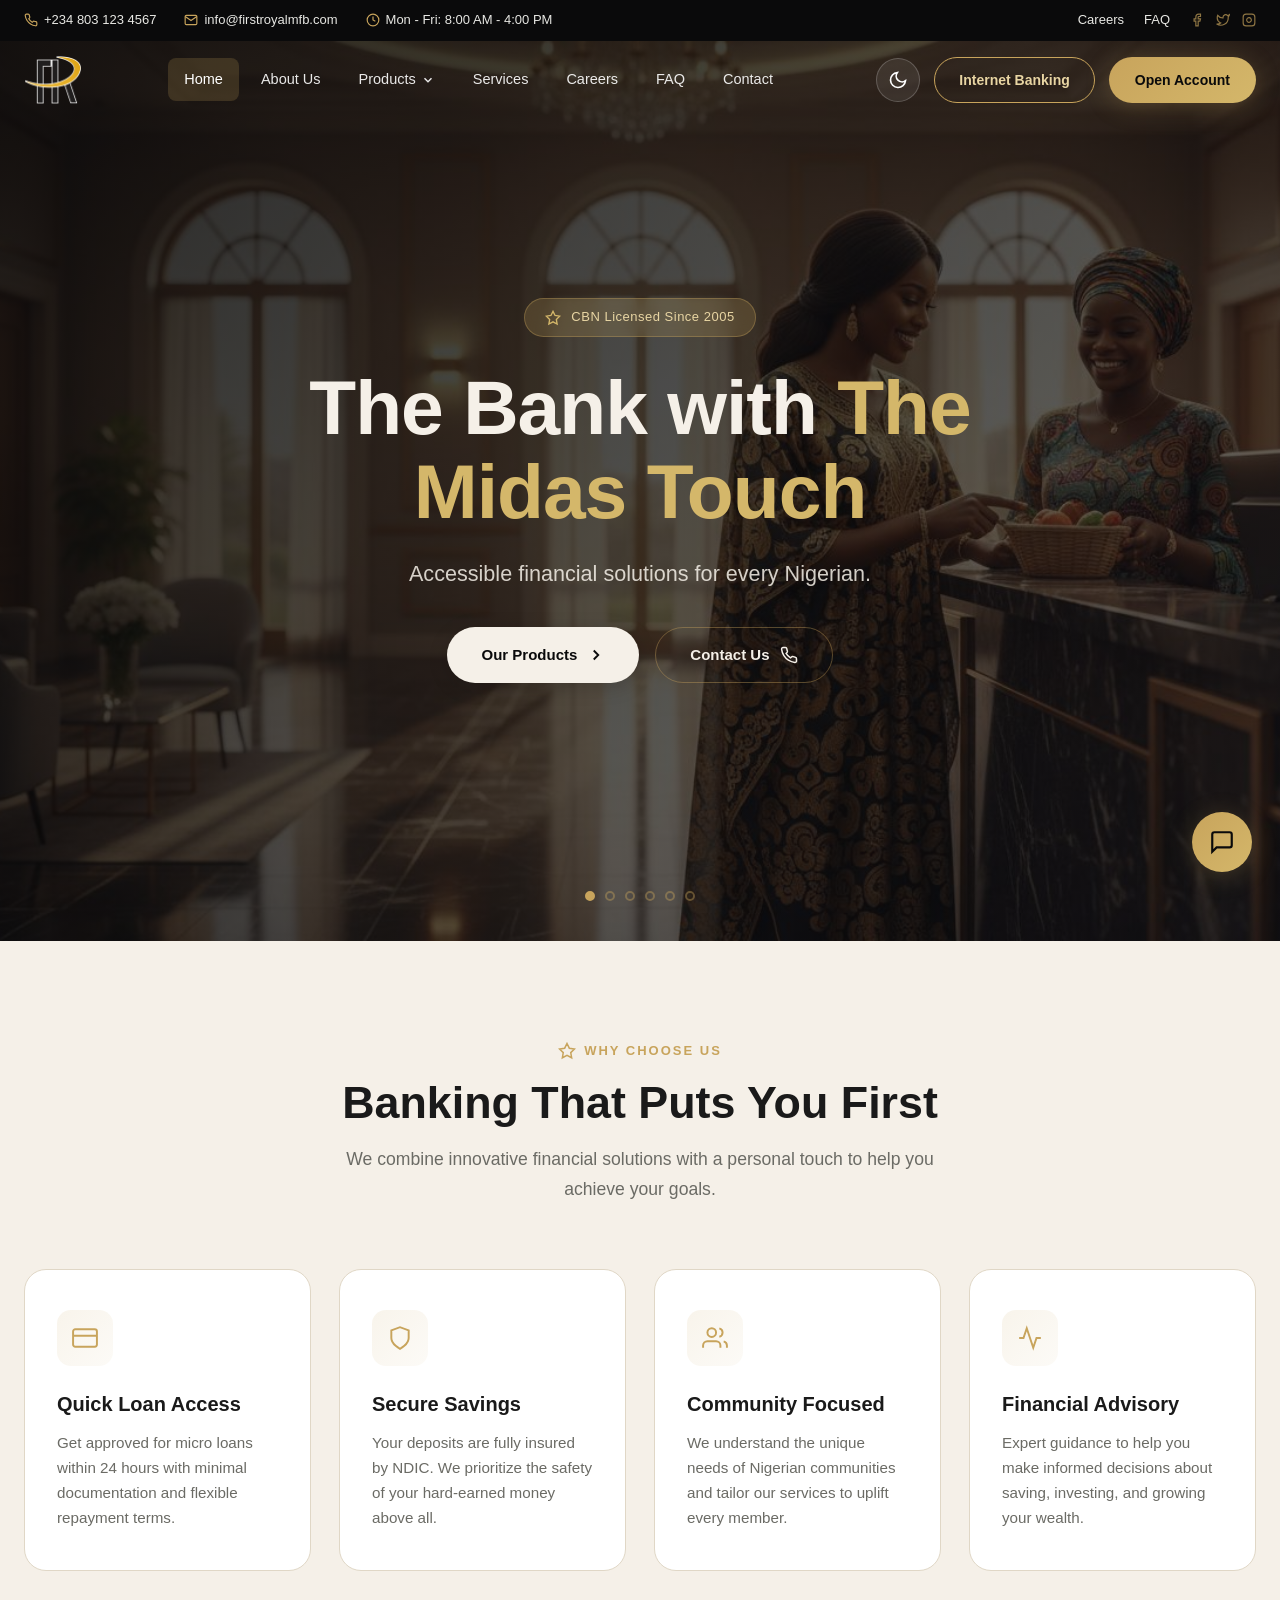
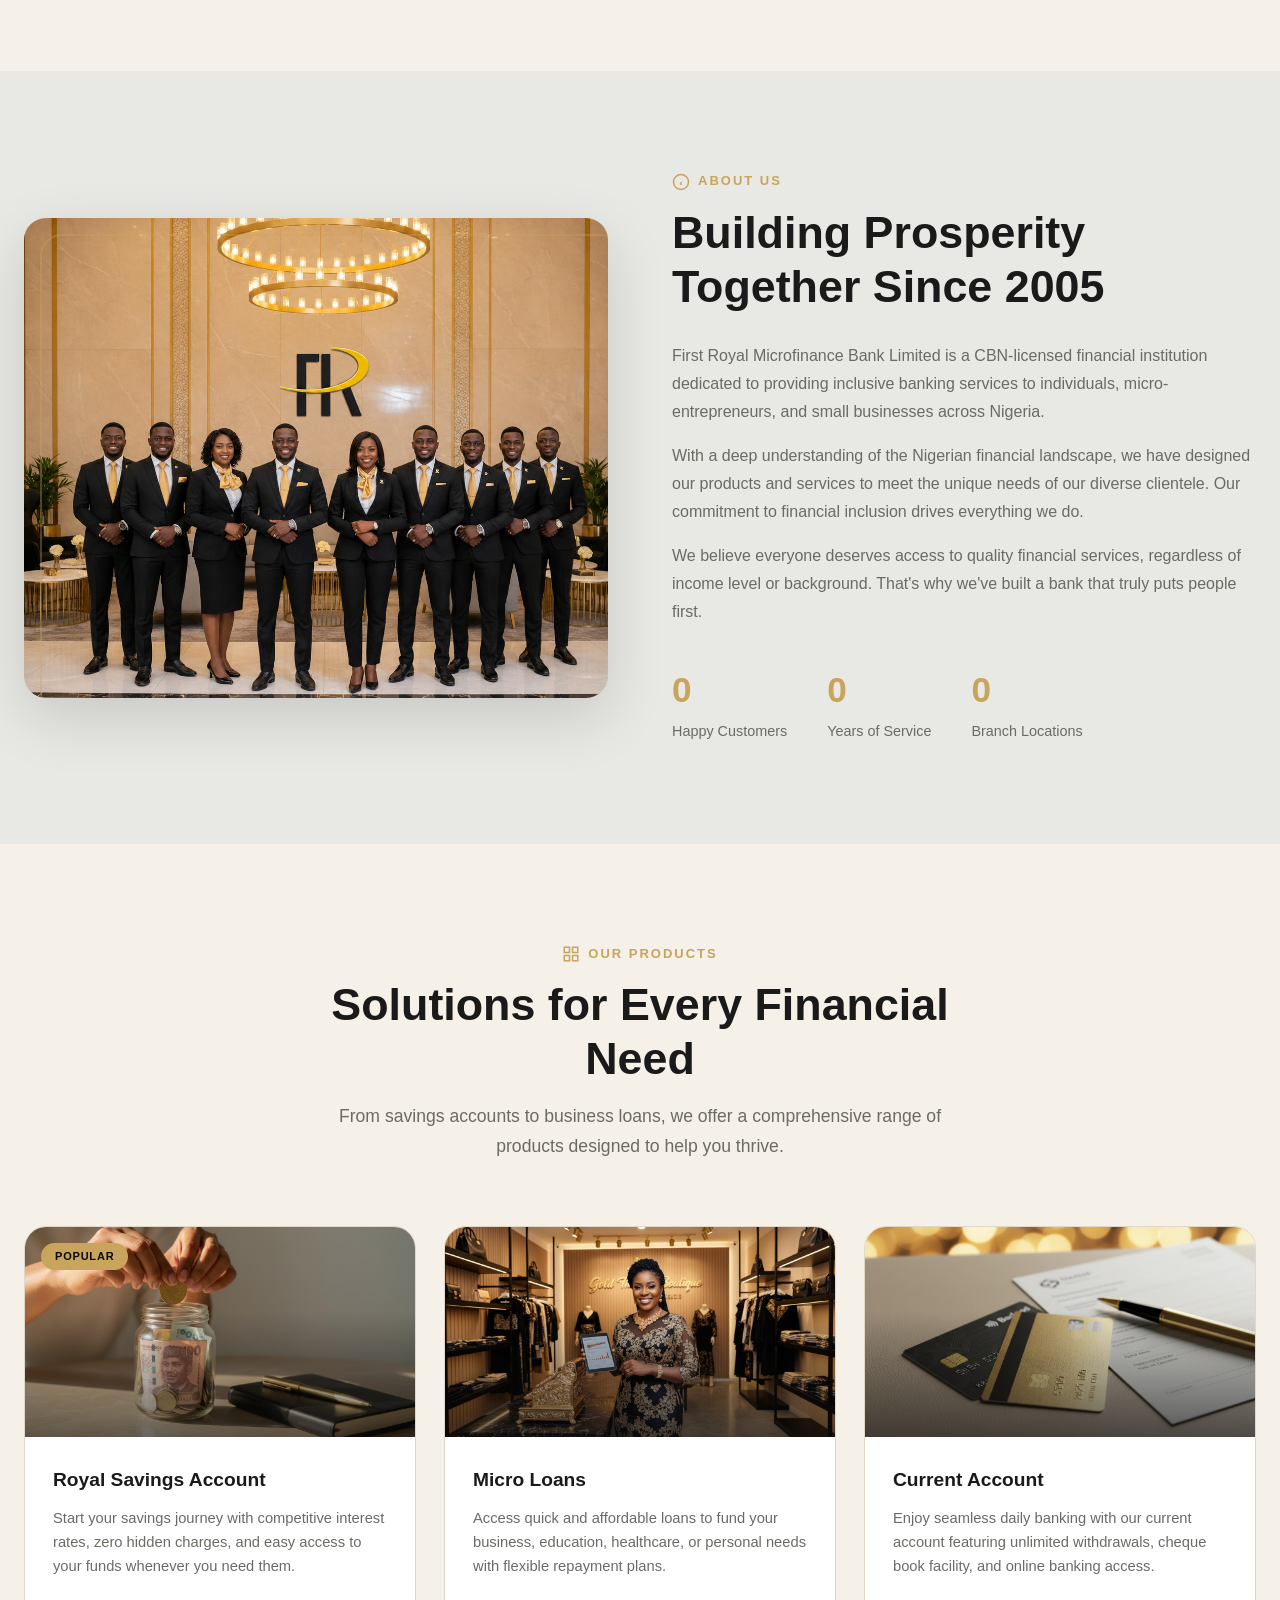
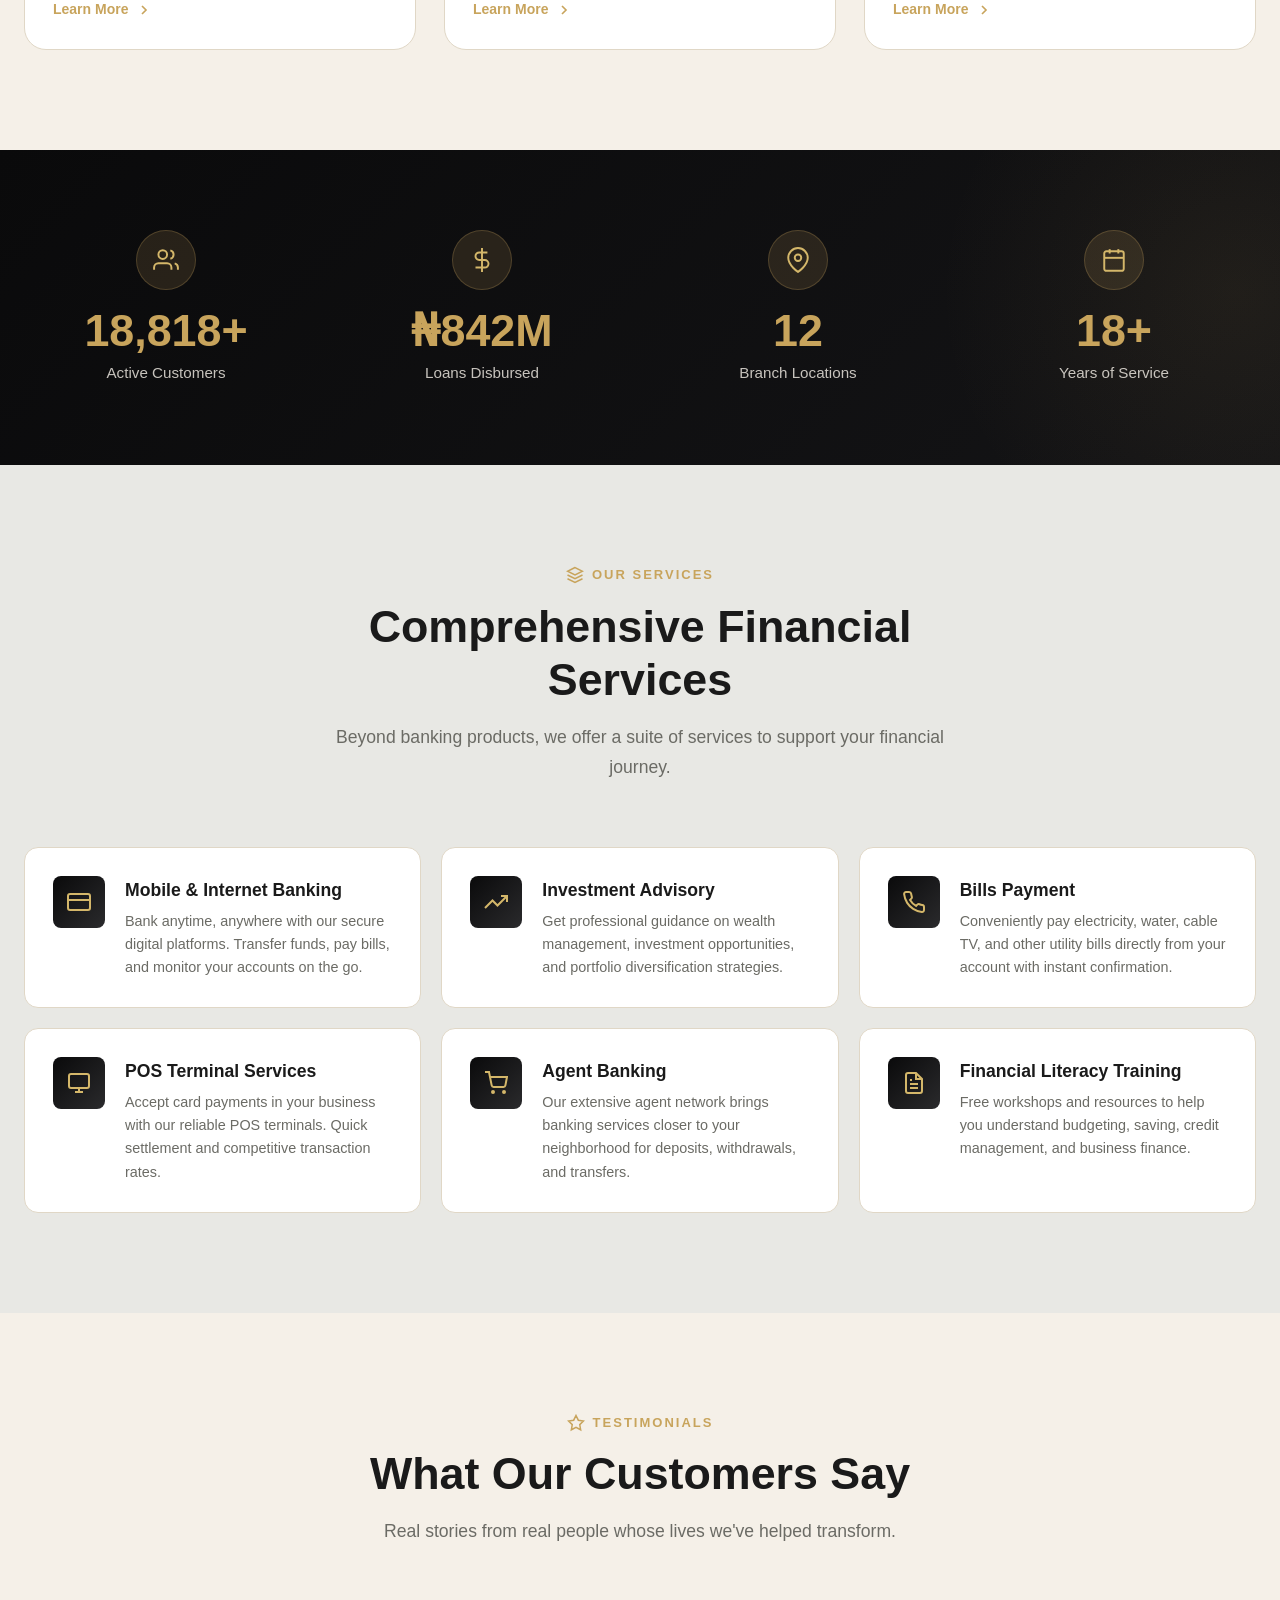
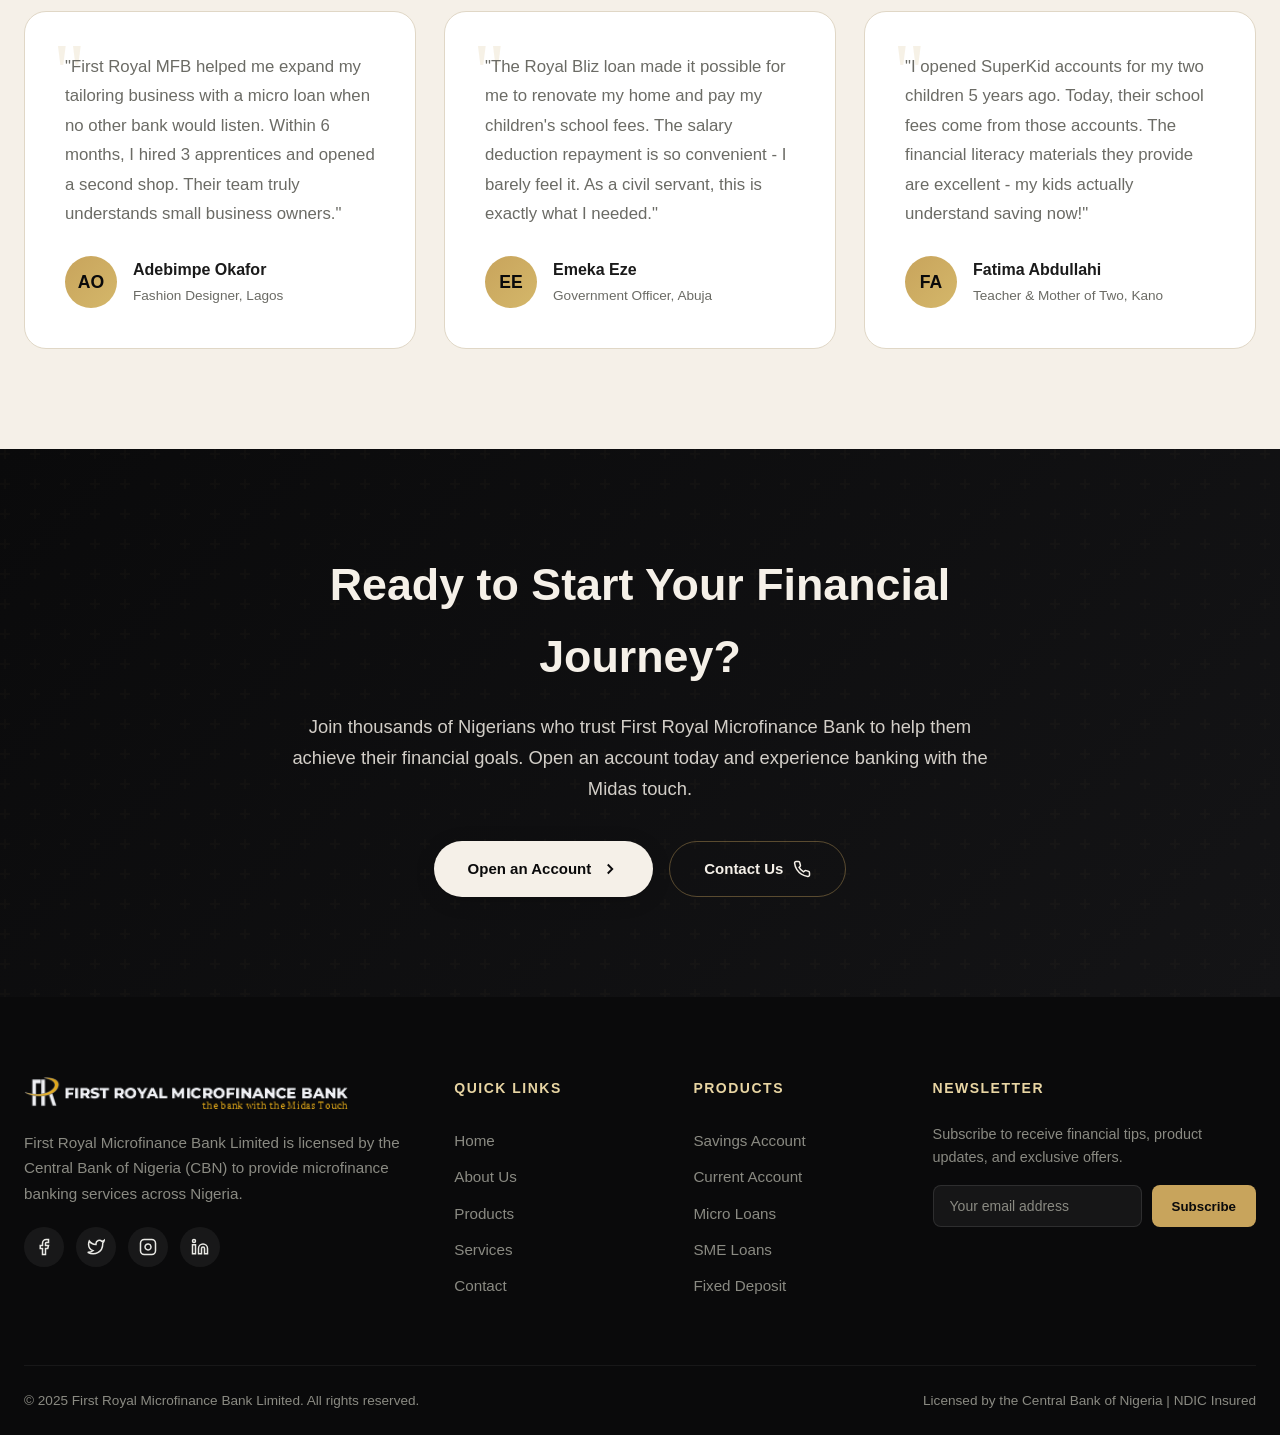
==== commit 73493ee7: "Add files via upload" ====
--- a/index.html
+++ b/index.html
@@ -6,7 +6,7 @@
   <meta name="viewport" content="width=device-width, initial-scale=1.0">
   <title>First Royal Microfinance Bank | The Bank with The Midas Touch</title>
   <meta name="description"
-    content="First Royal Microfinance Bank - empowering individuals and businesses with accessible financial services since 2004. Licensed by Central Bank of Nigeria.">
+    content="First Royal Microfinance Bank Limited - Providing accessible financial services to individuals and businesses across Nigeria since 2005.">
   <link rel="stylesheet" href="css/style.css">
 </head>
 
@@ -14,45 +14,24 @@
 
   <!-- Top Bar -->
   <div class="top-bar">
-    <div class="top-bar-inner">
+    <div class="container">
       <div class="top-bar-left">
+        <span><svg viewBox="0 0 24 24">
+            <path
+              d="M22 16.92v3a2 2 0 0 1-2.18 2 19.79 19.79 0 0 1-8.63-3.07 19.5 19.5 0 0 1-6-6 19.79 19.79 0 0 1-3.07-8.67A2 2 0 0 1 4.11 2h3a2 2 0 0 1 2 1.72 12.84 12.84 0 0 0 .7 2.81 2 2 0 0 1-.45 2.11L8.09 9.91a16 16 0 0 0 6 6l1.27-1.27a2 2 0 0 1 2.11-.45 12.84 12.84 0 0 0 2.81.7A2 2 0 0 1 22 16.92z" />
+          </svg> +234 803 123 4567</span>
         <span><svg viewBox="0 0 24 24">
             <path d="M4 4h16c1.1 0 2 .9 2 2v12c0 1.1-.9 2-2 2H4c-1.1 0-2-.9-2-2V6c0-1.1.9-2 2-2z" />
             <polyline points="22,6 12,13 2,6" />
           </svg> info@firstroyalmfb.com</span>
-        <div class="top-bar-divider"></div>
         <span><svg viewBox="0 0 24 24">
             <circle cx="12" cy="12" r="10" />
             <polyline points="12 6 12 12 16 14" />
           </svg> Mon - Fri: 8:00 AM - 4:00 PM</span>
-        <div class="top-bar-divider"></div>
-        <a href="pages/contact.html#location">Branch Locator</a>
-      </div>
-
+      </div>
       <div class="top-bar-right">
-        <button class="theme-toggle" id="themeToggle" aria-label="Toggle dark/light mode">
-          <svg class="icon-moon" width="18" height="18" viewBox="0 0 24 24" fill="none" stroke="currentColor"
-            stroke-width="2" stroke-linecap="round" stroke-linejoin="round">
-            <path d="M21 12.79A9 9 0 1 1 11.21 3 7 7 0 0 0 21 12.79z" />
-          </svg>
-          <svg class="icon-sun" width="18" height="18" viewBox="0 0 24 24" fill="none" stroke="currentColor"
-            stroke-width="2" stroke-linecap="round" stroke-linejoin="round">
-            <circle cx="12" cy="12" r="5" />
-            <line x1="12" y1="1" x2="12" y2="3" />
-            <line x1="12" y1="21" x2="12" y2="23" />
-            <line x1="4.22" y1="4.22" x2="5.64" y2="5.64" />
-            <line x1="18.36" y1="18.36" x2="19.78" y2="19.78" />
-            <line x1="1" y1="12" x2="3" y2="12" />
-            <line x1="21" y1="12" x2="23" y2="12" />
-            <line x1="4.22" y1="19.78" x2="5.64" y2="18.36" />
-            <line x1="18.36" y1="5.64" x2="19.78" y2="4.22" />
-          </svg>
-        </button>
-        <div class="top-bar-divider"></div>
-        <a href="#">Careers</a>
-        <div class="top-bar-divider"></div>
+        <a href="career.html">Careers</a>
         <a href="#">FAQ</a>
-        <div class="top-bar-divider"></div>
         <div class="top-bar-social">
           <a href="#" aria-label="Facebook"><svg viewBox="0 0 24 24" width="14" height="14" fill="currentColor">
               <path d="M18 2h-3a5 5 0 0 0-5 5v3H7v4h3v8h4v-8h3l1-4h-4V7a1 1 0 0 1 1-1h3z" />
@@ -71,572 +50,641 @@
     </div>
   </div>
 
-  <!-- Main Navigation with Mega Menu -->
-  <nav class="nav" id="navbar">
-    <div class="nav-main">
-      <a href="index.html" class="nav-logo">
-        <div class="nav-logo-mark"></div>
+  <!-- Navigation -->
+  <nav class="nav">
+    <div class="nav-inner">
+      <a href="index.html" class="logo">
+        <img src="images/logo-bg-blk.png" alt="First Royal MFB" class="logo-img logo-dark">
+        <img src="images/logo-bg-white.png" alt="First Royal MFB" class="logo-img logo-light">
       </a>
 
-      <!-- Mega Menu -->
-      <ul class="mega-menu">
-        <li class="mega-menu-item">
-          <a href="index.html" class="mega-menu-trigger active">Home</a>
-        </li>
-        <li class="mega-menu-item">
-          <a href="pages/about.html" class="mega-menu-trigger">
-            About Us
-            <svg viewBox="0 0 24 24" fill="none" stroke="currentColor" stroke-width="2.5" stroke-linecap="round"
-              stroke-linejoin="round">
+      <ul class="nav-menu">
+        <li><a href="index.html" class="active">Home</a></li>
+        <li><a href="about.html">About Us</a></li>
+        <li>
+          <a href="products.html">Products <svg class="chevron" viewBox="0 0 24 24">
               <polyline points="6 9 12 15 18 9" />
-            </svg>
-          </a>
-          <div class="mega-dropdown" style="min-width: 600px;">
-            <div class="mega-dropdown-arrow"></div>
-            <div class="mega-dropdown-grid two-col">
-              <div class="mega-dropdown-col">
-                <h4>Who We Are</h4>
-                <ul>
-                  <li><a href="pages/about.html">Company Overview</a></li>
-                  <li><a href="pages/about.html">Our History</a></li>
-                  <li><a href="pages/about.html">Mission &amp; Vision</a></li>
-                  <li><a href="pages/about.html">Our Values</a></li>
-                </ul>
+            </svg></a>
+          <div class="mega-menu">
+            <div class="mega-menu-grid">
+              <div class="mega-menu-col">
+                <h4>Savings</h4>
+                <a href="products.html#savings"><svg viewBox="0 0 24 24">
+                    <rect x="3" y="11" width="18" height="11" rx="2" ry="2" />
+                    <path d="M7 11V7a5 5 0 0 1 10 0v4" />
+                  </svg>
+                  <div><span class="mm-text">Royal Savings Account</span><span class="mm-desc">Build your wealth
+                      securely</span></div>
+                </a>
+                <a href="products.html#target"><svg viewBox="0 0 24 24">
+                    <circle cx="12" cy="12" r="10" />
+                    <polyline points="12 6 12 12 16 14" />
+                  </svg>
+                  <div><span class="mm-text">Target Savings</span><span class="mm-desc">Save towards your goals</span>
+                  </div>
+                </a>
+                <a href="products.html#fixed"><svg viewBox="0 0 24 24">
+                    <rect x="3" y="4" width="18" height="18" rx="2" ry="2" />
+                    <line x1="16" y1="2" x2="16" y2="6" />
+                    <line x1="8" y1="2" x2="8" y2="6" />
+                    <line x1="3" y1="10" x2="21" y2="10" />
+                  </svg>
+                  <div><span class="mm-text">Fixed Deposit</span><span class="mm-desc">Higher returns on savings</span>
+                  </div>
+                </a>
               </div>
-              <div class="mega-dropdown-col">
-                <h4>Leadership</h4>
-                <ul>
-                  <li><a href="pages/about.html">Board of Directors</a></li>
-                  <li><a href="pages/about.html">Management Team</a></li>
-                  <li><a href="pages/about.html">Our Partners</a></li>
-                </ul>
+              <div class="mega-menu-col">
+                <h4>Loans</h4>
+                <a href="products.html#micro"><svg viewBox="0 0 24 24">
+                    <line x1="12" y1="1" x2="12" y2="23" />
+                    <path d="M17 5H9.5a3.5 3.5 0 0 0 0 7h5a3.5 3.5 0 0 1 0 7H6" />
+                  </svg>
+                  <div><span class="mm-text">Micro Loans</span><span class="mm-desc">Quick access to funds</span></div>
+                </a>
+                <a href="products.html#sme"><svg viewBox="0 0 24 24">
+                    <rect x="2" y="7" width="20" height="14" rx="2" ry="2" />
+                    <path d="M16 21V5a2 2 0 0 0-2-2h-4a2 2 0 0 0-2 2v16" />
+                  </svg>
+                  <div><span class="mm-text">SME Loans</span><span class="mm-desc">Grow your business</span></div>
+                </a>
+                <a href="products.html#group"><svg viewBox="0 0 24 24">
+                    <path d="M17 21v-2a4 4 0 0 0-4-4H5a4 4 0 0 0-4 4v2" />
+                    <circle cx="9" cy="7" r="4" />
+                    <path d="M23 21v-2a4 4 0 0 0-3-3.87" />
+                    <path d="M16 3.13a4 4 0 0 1 0 7.75" />
+                  </svg>
+                  <div><span class="mm-text">Group Lending</span><span class="mm-desc">Collective financial
+                      growth</span></div>
+                </a>
+              </div>
+              <div class="mega-menu-col">
+                <h4>Accounts</h4>
+                <a href="products.html#current"><svg viewBox="0 0 24 24">
+                    <rect x="1" y="4" width="22" height="16" rx="2" ry="2" />
+                    <line x1="1" y1="10" x2="23" y2="10" />
+                  </svg>
+                  <div><span class="mm-text">Current Account</span><span class="mm-desc">Daily banking made easy</span>
+                  </div>
+                </a>
+                <a href="products.html#corporate"><svg viewBox="0 0 24 24">
+                    <path d="M12 2L2 7l10 5 10-5-10-5zM2 17l10 5 10-5M2 12l10 5 10-5" />
+                  </svg>
+                  <div><span class="mm-text">Corporate Account</span><span class="mm-desc">Solutions for
+                      enterprises</span></div>
+                </a>
               </div>
             </div>
-            <div class="mega-dropdown-footer">
-              <p>Licensed by Central Bank of Nigeria since 2004</p>
-              <a href="pages/about.html" class="text-link" style="font-size: 12px;">Learn More <svg width="14"
-                  height="14" viewBox="0 0 24 24" fill="none" stroke="currentColor" stroke-width="2"
-                  stroke-linecap="round" stroke-linejoin="round">
-                  <line x1="5" y1="12" x2="19" y2="12" />
-                  <polyline points="12 5 19 12 12 19" />
-                </svg></a>
-            </div>
           </div>
         </li>
-        <li class="mega-menu-item">
-          <a href="pages/products.html" class="mega-menu-trigger">
-            Products
-            <svg viewBox="0 0 24 24" fill="none" stroke="currentColor" stroke-width="2.5" stroke-linecap="round"
-              stroke-linejoin="round">
-              <polyline points="6 9 12 15 18 9" />
-            </svg>
-          </a>
-          <div class="mega-dropdown" style="min-width: 800px;">
-            <div class="mega-dropdown-arrow"></div>
-            <div class="mega-dropdown-grid three-col">
-              <div class="mega-dropdown-col">
-                <h4>Savings Accounts</h4>
-                <ul>
-                  <li><a href="pages/products.html">Royal Savings <span class="tag">Popular</span></a></li>
-                  <li><a href="pages/products.html">Joint Savings</a></li>
-                  <li><a href="pages/products.html">Fixed Term Deposit</a></li>
-                  <li><a href="pages/products.html">Save for Christmas</a></li>
-                  <li><a href="pages/products.html">Super Kid</a></li>
-                </ul>
-              </div>
-              <div class="mega-dropdown-col">
-                <h4>Current Accounts</h4>
-                <ul>
-                  <li><a href="pages/products.html">Royal Current</a></li>
-                  <li><a href="pages/products.html">Corporate Account</a></li>
-                  <li><a href="pages/products.html">Co-operative</a></li>
-                  <li><a href="pages/products.html">Esusu (ABC)</a></li>
-                  <li><a href="pages/products.html">Royal Bliz</a></li>
-                </ul>
-              </div>
-              <div class="mega-dropdown-col">
-                <h4>Loan Products</h4>
-                <ul>
-                  <li><a href="pages/products.html">Microcredit Scheme</a></li>
-                  <li><a href="pages/products.html">ABC Loan</a></li>
-                  <li><a href="pages/products.html">Group Loan</a></li>
-                  <li><a href="pages/products.html">Salary Loan</a></li>
-                  <li><a href="pages/products.html">Civil Servant Loan</a></li>
-                </ul>
-              </div>
-            </div>
-            <div class="mega-dropdown-footer">
-              <p>Open an account from as low as N1,000</p>
-              <a href="pages/contact.html" class="btn btn-primary" style="padding: 8px 20px; font-size: 12px;">Open
-                Account</a>
-            </div>
-          </div>
-        </li>
-        <li class="mega-menu-item">
-          <a href="pages/services.html" class="mega-menu-trigger">
-            Services
-            <svg viewBox="0 0 24 24" fill="none" stroke="currentColor" stroke-width="2.5" stroke-linecap="round"
-              stroke-linejoin="round">
-              <polyline points="6 9 12 15 18 9" />
-            </svg>
-          </a>
-          <div class="mega-dropdown" style="min-width: 800px;">
-            <div class="mega-dropdown-arrow"></div>
-            <div class="mega-dropdown-grid three-col">
-              <div class="mega-dropdown-col">
-                <h4>Digital Banking</h4>
-                <ul>
-                  <li><a href="pages/services.html">Mobile Banking App</a></li>
-                  <li><a href="pages/services.html">Internet Banking</a></li>
-                  <li><a href="pages/services.html">USSD Banking *540*110#</a></li>
-                </ul>
-              </div>
-              <div class="mega-dropdown-col">
-                <h4>Transactions</h4>
-                <ul>
-                  <li><a href="pages/services.html">Fund Transfer</a></li>
-                  <li><a href="pages/services.html">ATM Services</a></li>
-                  <li><a href="pages/services.html">POS Services</a></li>
-                </ul>
-              </div>
-              <div class="mega-dropdown-col">
-                <h4>More Services</h4>
-                <ul>
-                  <li><a href="pages/services.html">Branchless Banking</a></li>
-                  <li><a href="pages/services.html">Nationwide Banking</a></li>
-                  <li><a href="pages/services.html">Financial Literacy</a></li>
-                </ul>
-              </div>
-            </div>
-            <div class="mega-dropdown-footer">
-              <p>Bank anywhere, anytime</p>
-              <a href="pages/services.html" class="text-link" style="font-size: 12px;">All Services <svg width="14"
-                  height="14" viewBox="0 0 24 24" fill="none" stroke="currentColor" stroke-width="2"
-                  stroke-linecap="round" stroke-linejoin="round">
-                  <line x1="5" y1="12" x2="19" y2="12" />
-                  <polyline points="12 5 19 12 12 19" />
-                </svg></a>
-            </div>
-          </div>
-        </li>
-        <li class="mega-menu-item">
-          <a href="pages/contact.html" class="mega-menu-trigger" style="padding-right: 0;">Contact</a>
-        </li>
+        <li><a href="services.html">Services</a></li>
+        <li><a href="career.html">Careers</a></li>
+        <li><a href="faq.html">FAQ</a></li>
+        <li><a href="contact.html">Contact</a></li>
       </ul>
 
       <div class="nav-cta">
-        <a href="https://firstroyalmfb.qoreonline.com/login" target="_blank" class="btn btn-secondary"
-          style="padding: 10px 20px; font-size: 12px;">Internet Banking</a>
-
-        <div class="nav-hamburger" aria-label="Open menu">
-          <span></span>
-          <span></span>
-          <span></span>
-        </div>
+        <button class="theme-toggle" id="themeToggle" aria-label="Toggle theme">
+          <svg viewBox="0 0 24 24">
+            <circle cx="12" cy="12" r="5" />
+            <path
+              d="M12 1v2M12 21v2M4.22 4.22l1.42 1.42M18.36 18.36l1.42 1.42M1 12h2M21 12h2M4.22 19.78l1.42-1.42M18.36 5.64l1.42-1.42" />
+          </svg>
+        </button>
+        <a href="https://firstroyalmfb.qoreonline.com/login" target="_blank" class="btn btn-outline">Internet
+          Banking</a>
+        <a href="contact.html" class="btn btn-gold">Open Account</a>
+        <button class="menu-toggle" aria-label="Toggle menu"><span></span><span></span><span></span></button>
       </div>
     </div>
   </nav>
 
-  <!-- Nav Overlay -->
-  <div class="nav-overlay"></div>
-
-  <!-- Mobile Menu -->
-  <div class="mobile-menu" id="mobileMenu">
-    <div class="mobile-menu-close">&times;</div>
-    <a href="index.html">Home</a>
-    <a href="pages/about.html">About Us</a>
-    <a href="pages/products.html">Products</a>
-    <a href="pages/services.html">Services</a>
-    <a href="pages/contact.html">Contact</a>
-    <a href="https://firstroyalmfb.qoreonline.com/login" target="_blank" class="btn btn-primary"
-      style="margin-top: 24px;">Internet Banking</a>
+  <!-- Mobile Overlay -->
+  <div class="mobile-overlay"></div>
+  <div class="mobile-menu">
+    <div class="mobile-menu-header">
+      <button class="mobile-menu-close" aria-label="Close menu"><svg viewBox="0 0 24 24">
+          <line x1="18" y1="6" x2="6" y2="18" />
+          <line x1="6" y1="6" x2="18" y2="18" />
+        </svg></button>
+    </div>
+    <nav class="mobile-menu-nav">
+      <a href="index.html">Home</a>
+      <a href="about.html">About Us</a>
+      <a href="products.html">Products</a>
+      <a href="services.html">Services</a>
+      <a href="career.html">Careers</a>
+      <a href="faq.html">FAQ</a>
+      <a href="contact.html">Contact</a>
+    </nav>
+    <div class="mobile-menu-footer">
+      <a href="contact.html" class="btn btn-gold">Open Account</a>
+      <a href="#" class="btn btn-outline">Internet Banking</a>
+      <div class="mobile-menu-contact">
+        <span><svg viewBox="0 0 24 24">
+            <path
+              d="M22 16.92v3a2 2 0 0 1-2.18 2 19.79 19.79 0 0 1-8.63-3.07 19.5 19.5 0 0 1-6-6 19.79 19.79 0 0 1-3.07-8.67A2 2 0 0 1 4.11 2h3a2 2 0 0 1 2 1.72c.13.56.35 1.17.7 2.81a2 2 0 0 1-.45 2.11L8.09 9.91a16 16 0 0 0 6 6l1.27-1.27a2 2 0 0 1 2.11-.45 12.84 12.84 0 0 0 2.81.7A2 2 0 0 1 22 16.92z" />
+          </svg> +234 803 123 4567</span>
+      </div>
+    </div>
   </div>
 
   <!-- Hero Section -->
   <section class="hero">
-    <div class="hero-carousel">
-      <div class="hero-carousel-slide active" style="background-image: url('images/hero-bg.jpg');"></div>
-      <div class="hero-carousel-slide" style="background-image: url('images/hero-bg-2.jpg');"></div>
-      <div class="hero-carousel-slide" style="background-image: url('images/hero-bg-3.jpg');"></div>
-    </div>
-    <div class="hero-noise"></div>
-    <div class="hero-content">
-      <div class="hero-label hero-anim">Licensed by Central Bank of Nigeria</div>
-      <h1 class="hero-title hero-anim hero-anim-up">
-        The Bank with<br>The <span>Midas</span> Touch
-      </h1>
-      <p class="hero-subtitle hero-anim hero-anim-up">
-        First Royal Microfinance Bank — empowering individuals and businesses with accessible financial services since
-        2004.
-      </p>
-      <div class="hero-ctas hero-anim hero-anim-up">
-        <a href="pages/services.html" class="btn btn-primary">Explore Our Services</a>
-        <a href="pages/contact.html" class="btn btn-secondary">Open an Account</a>
-      </div>
-      <p class="hero-note hero-anim hero-anim-up">CBN License No: 000026 &nbsp;|&nbsp; Since 2004</p>
-    </div>
-    <!-- <div class="scroll-indicator">
-      <span>Scroll</span>
-      <div class="line"></div>
-    </div> -->
-    <div class="hero-carousel-dots">
-      <button class="hero-carousel-dot active" aria-label="Slide 1"></button>
-      <button class="hero-carousel-dot" aria-label="Slide 2"></button>
-      <button class="hero-carousel-dot" aria-label="Slide 3"></button>
-    </div>
-  </section>
-
-  <!-- Quick Services Bar -->
-  <section class="quick-services">
-    <div class="container">
-      <div class="quick-services-grid">
-        <a href="pages/services.html" class="quick-service-item fade-up stagger-1">
-          <svg width="24" height="24" viewBox="0 0 24 24" fill="none" stroke="currentColor" stroke-width="2"
-            stroke-linecap="round" stroke-linejoin="round">
+
+    <!-- Slide 1: The Midas Touch -->
+    <div class="hero-slide active">
+      <div class="hero-slide-bg" style="background-image: url('images/hero-1.jpg')"></div>
+      <div class="hero-slide-content">
+        <div class="hero-badge"><svg viewBox="0 0 24 24">
+            <path d="M12 2l3.09 6.26L22 9.27l-5 4.87 1.18 6.88L12 17.77l-6.18 3.25L7 14.14 2 9.27l6.91-1.01L12 2z" />
+          </svg> CBN Licensed Since 2005</div>
+        <h1>The Bank with <span>The Midas Touch</span></h1>
+        <p>Accessible financial solutions for every Nigerian.</p>
+        <div class="hero-buttons">
+          <a href="products.html" class="hero-btn-light">Our Products <svg width="18" height="18" viewBox="0 0 24 24"
+              fill="none" stroke="currentColor" stroke-width="2.5">
+              <polyline points="9 18 15 12 9 6" />
+            </svg></a>
+          <a href="contact.html" class="hero-btn-outline">Contact Us <svg width="18" height="18" viewBox="0 0 24 24"
+              fill="none" stroke="currentColor" stroke-width="2">
+              <path
+                d="M22 16.92v3a2 2 0 0 1-2.18 2 19.79 19.79 0 0 1-8.63-3.07 19.5 19.5 0 0 1-6-6 19.79 19.79 0 0 1-3.07-8.67A2 2 0 0 1 4.11 2h3a2 2 0 0 1 2 1.72 12.84 12.84 0 0 0 .7 2.81 2 2 0 0 1-.45 2.11L8.09 9.91a16 16 0 0 0 6 6l1.27-1.27a2 2 0 0 1 2.11-.45 12.84 12.84 0 0 0 2.81.7A2 2 0 0 1 22 16.92z" />
+            </svg></a>
+        </div>
+      </div>
+    </div>
+
+    <!-- Slide 2: USSD Banking -->
+    <div class="hero-slide">
+      <div class="hero-slide-bg" style="background-image: url('images/hero-4.jpg')"></div>
+      <div class="hero-slide-content">
+        <div class="hero-badge"><svg viewBox="0 0 24 24">
             <rect x="5" y="2" width="14" height="20" rx="2" ry="2" />
             <line x1="12" y1="18" x2="12.01" y2="18" />
-          </svg>
-          <span>Digital Banking</span>
-        </a>
-        <a href="https://firstroyalmfb.qoreonline.com/login" target="_blank"
-          class="quick-service-item fade-up stagger-2">
-          <svg width="24" height="24" viewBox="0 0 24 24" fill="none" stroke="currentColor" stroke-width="2"
-            stroke-linecap="round" stroke-linejoin="round">
-            <rect x="2" y="3" width="20" height="14" rx="2" ry="2" />
-            <line x1="8" y1="21" x2="16" y2="21" />
-            <line x1="12" y1="17" x2="12" y2="21" />
-          </svg>
-          <span>Internet Banking</span>
-        </a>
-        <a href="pages/services.html" class="quick-service-item fade-up stagger-3">
-          <svg width="24" height="24" viewBox="0 0 24 24" fill="none" stroke="currentColor" stroke-width="2"
-            stroke-linecap="round" stroke-linejoin="round">
-            <rect x="1" y="4" width="22" height="16" rx="2" ry="2" />
-            <line x1="1" y1="10" x2="23" y2="10" />
-          </svg>
-          <span>ATM Services</span>
-        </a>
-        <a href="pages/services.html" class="quick-service-item fade-up stagger-4">
-          <svg width="24" height="24" viewBox="0 0 24 24" fill="none" stroke="currentColor" stroke-width="2"
-            stroke-linecap="round" stroke-linejoin="round">
-            <path d="M6 2L3 6v14a2 2 0 0 0 2 2h14a2 2 0 0 0 2-2V6l-3-4z" />
-            <line x1="3" y1="6" x2="21" y2="6" />
-            <path d="M16 10a4 4 0 0 1-8 0" />
-          </svg>
-          <span>POS Services</span>
-        </a>
-      </div>
+          </svg> USSD Banking</div>
+        <h1>Dial <span>*723*376#</span></h1>
+        <p>Bank without internet. Transfer, pay bills, buy airtime - anywhere, anytime.</p>
+        <div class="hero-buttons">
+          <a href="services.html" class="hero-btn-light">How It Works <svg width="18" height="18" viewBox="0 0 24 24"
+              fill="none" stroke="currentColor" stroke-width="2.5">
+              <polyline points="9 18 15 12 9 6" />
+            </svg></a>
+          <a href="contact.html" class="hero-btn-outline">Get Started <svg width="18" height="18" viewBox="0 0 24 24"
+              fill="none" stroke="currentColor" stroke-width="2">
+              <path
+                d="M22 16.92v3a2 2 0 0 1-2.18 2 19.79 19.79 0 0 1-8.63-3.07 19.5 19.5 0 0 1-6-6 19.79 19.79 0 0 1-3.07-8.67A2 2 0 0 1 4.11 2h3a2 2 0 0 1 2 1.72 12.84 12.84 0 0 0 .7 2.81 2 2 0 0 1-.45 2.11L8.09 9.91a16 16 0 0 0 6 6l1.27-1.27a2 2 0 0 1 2.11-.45 12.84 12.84 0 0 0 2.81.7A2 2 0 0 1 22 16.92z" />
+            </svg></a>
+        </div>
+      </div>
+    </div>
+
+    <!-- Slide 3: Our Building -->
+    <div class="hero-slide">
+      <div class="hero-slide-bg" style="background-image: url('images/Front.png')"></div>
+      <div class="hero-slide-content">
+        <div class="hero-badge"><svg viewBox="0 0 24 24">
+            <path d="M3 9l9-7 9 7v11a2 2 0 0 1-2 2H5a2 2 0 0 1-2-2z" />
+            <polyline points="9 22 9 12 15 12 15 22" />
+          </svg> Visit Us Today</div>
+        <h1>Your Community <span>Bank</span></h1>
+        <p>Serving you from multiple locations across Nigeria with a smile.</p>
+        <div class="hero-buttons">
+          <a href="#" class="hero-btn-light">Download App <svg width="18" height="18" viewBox="0 0 24 24" fill="none"
+              stroke="currentColor" stroke-width="2.5">
+              <polyline points="9 18 15 12 9 6" />
+            </svg></a>
+          <a href="services.html" class="hero-btn-outline">Learn More <svg width="18" height="18" viewBox="0 0 24 24"
+              fill="none" stroke="currentColor" stroke-width="2.5">
+              <polyline points="9 18 15 12 9 6" />
+            </svg></a>
+        </div>
+      </div>
+    </div>
+
+    <!-- Slide 4: Royal Bliz - Civil Servant Loan -->
+    <div class="hero-slide">
+      <div class="hero-slide-bg" style="background-image: url('images/hero-5.jpg')"></div>
+      <div class="hero-slide-content">
+        <div class="hero-badge"><svg viewBox="0 0 24 24">
+            <path d="M12 2l3.09 6.26L22 9.27l-5 4.87 1.18 6.88L12 17.77l-6.18 3.25L7 14.14 2 9.27l6.91-1.01L12 2z" />
+          </svg> Royal Bliz Loan</div>
+        <h1>Civil Servant <span>Loan</span></h1>
+        <p>Exclusive low-interest loans for government workers. Fast approval, flexible repayment via salary deduction.
+        </p>
+        <div class="hero-buttons">
+          <a href="products.html#micro" class="hero-btn-light">Apply Now <svg width="18" height="18" viewBox="0 0 24 24"
+              fill="none" stroke="currentColor" stroke-width="2.5">
+              <polyline points="9 18 15 12 9 6" />
+            </svg></a>
+          <a href="contact.html" class="hero-btn-outline">Speak to Us <svg width="18" height="18" viewBox="0 0 24 24"
+              fill="none" stroke="currentColor" stroke-width="2">
+              <path
+                d="M22 16.92v3a2 2 0 0 1-2.18 2 19.79 19.79 0 0 1-8.63-3.07 19.5 19.5 0 0 1-6-6 19.79 19.79 0 0 1-3.07-8.67A2 2 0 0 1 4.11 2h3a2 2 0 0 1 2 1.72 12.84 12.84 0 0 0 .7 2.81 2 2 0 0 1-.45 2.11L8.09 9.91a16 16 0 0 0 6 6l1.27-1.27a2 2 0 0 1 2.11-.45 12.84 12.84 0 0 0 2.81.7A2 2 0 0 1 22 16.92z" />
+            </svg></a>
+        </div>
+      </div>
+    </div>
+
+    <!-- Slide 5: ABC Loan for SMEs -->
+    <div class="hero-slide">
+      <div class="hero-slide-bg" style="background-image: url('images/hero-6.jpg')"></div>
+      <div class="hero-slide-content">
+        <div class="hero-badge"><svg viewBox="0 0 24 24">
+            <rect x="2" y="7" width="20" height="14" rx="2" ry="2" />
+            <path d="M16 21V5a2 2 0 0 0-2-2h-4a2 2 0 0 0-2 2v16" />
+          </svg> ABC Loan</div>
+        <h1>Grow Your <span>Business</span></h1>
+        <p>SME loans designed for entrepreneurs. Working capital, asset financing, and expansion funds up to &#8358;50
+          million.</p>
+        <div class="hero-buttons">
+          <a href="products.html#sme" class="hero-btn-light">Apply Now <svg width="18" height="18" viewBox="0 0 24 24"
+              fill="none" stroke="currentColor" stroke-width="2.5">
+              <polyline points="9 18 15 12 9 6" />
+            </svg></a>
+          <a href="contact.html" class="hero-btn-outline">Speak to Us <svg width="18" height="18" viewBox="0 0 24 24"
+              fill="none" stroke="currentColor" stroke-width="2">
+              <path
+                d="M22 16.92v3a2 2 0 0 1-2.18 2 19.79 19.79 0 0 1-8.63-3.07 19.5 19.5 0 0 1-6-6 19.79 19.79 0 0 1-3.07-8.67A2 2 0 0 1 4.11 2h3a2 2 0 0 1 2 1.72 12.84 12.84 0 0 0 .7 2.81 2 2 0 0 1-.45 2.11L8.09 9.91a16 16 0 0 0 6 6l1.27-1.27a2 2 0 0 1 2.11-.45 12.84 12.84 0 0 0 2.81.7A2 2 0 0 1 22 16.92z" />
+            </svg></a>
+        </div>
+      </div>
+    </div>
+
+    <!-- Slide 6: SuperKid -->
+    <div class="hero-slide">
+      <div class="hero-slide-bg" style="background-image: url('images/hero-3.jpg')"></div>
+      <div class="hero-slide-content">
+        <div class="hero-badge"><svg viewBox="0 0 24 24">
+            <circle cx="12" cy="12" r="10" />
+            <path d="M8 14s1.5 2 4 2 4-2 4-2" />
+            <line x1="9" y1="9" x2="9.01" y2="9" />
+            <line x1="15" y1="9" x2="15.01" y2="9" />
+          </svg> SuperKid Account</div>
+        <h1>Secure Their <span>Future</span></h1>
+        <p>A savings account that grows with your child. Teach financial literacy from an early age.</p>
+        <div class="hero-buttons">
+          <a href="products.html#savings" class="hero-btn-light">Open Account <svg width="18" height="18"
+              viewBox="0 0 24 24" fill="none" stroke="currentColor" stroke-width="2.5">
+              <polyline points="9 18 15 12 9 6" />
+            </svg></a>
+          <a href="contact.html" class="hero-btn-outline">Learn More <svg width="18" height="18" viewBox="0 0 24 24"
+              fill="none" stroke="currentColor" stroke-width="2.5">
+              <polyline points="9 18 15 12 9 6" />
+            </svg></a>
+        </div>
+      </div>
+    </div>
+
+    <div class="hero-dots">
+      <div class="hero-dot active"></div>
+      <div class="hero-dot"></div>
+      <div class="hero-dot"></div>
+      <div class="hero-dot"></div>
+      <div class="hero-dot"></div>
+      <div class="hero-dot"></div>
     </div>
   </section>
 
-  <!-- About Preview Section -->
-  <section class="section-padding bg-light">
+  <!-- Features Section -->
+  <section class="section features-section">
     <div class="container">
-      <div class="about-preview-grid">
-        <div class="about-preview-text">
-          <div class="fade-up">
-            <div class="eyebrow">About Us</div>
-            <h2 class="heading-main dark" style="font-size: clamp(32px, 4vw, 48px);">Two Decades of Financial Excellence
-            </h2>
-          </div>
-          <p class="fade-up stagger-2">First Royal Microfinance Bank Limited was incorporated on 25th May, 2004 as
-            Mbukpa Area Community Bank Limited. Converted to a microfinance bank on 17th September, 2007, we have grown
-            in leaps and bounds, delivering accessible financial services to individuals, businesses, and communities
-            across Nigeria.</p>
-          <a href="pages/about.html" class="text-link fade-up stagger-3">
-            Learn More
-            <svg width="16" height="16" viewBox="0 0 24 24" fill="none" stroke="currentColor" stroke-width="2"
-              stroke-linecap="round" stroke-linejoin="round">
-              <line x1="5" y1="12" x2="19" y2="12" />
-              <polyline points="12 5 19 12 12 19" />
-            </svg>
-          </a>
-        </div>
-        <div class="about-preview-img slide-in-right">
-          <img src="images/about-preview.jpg" alt="First Royal Microfinance Bank building" loading="lazy">
-        </div>
-      </div>
-    </div>
-  </section>
-
-  <!-- Vision Mission Values Section -->
-  <section class="section-padding bg-black">
-    <div class="container">
-      <div class="section-heading centered fade-up">
-        <div class="eyebrow">Our Purpose</div>
-        <h2 class="heading-main">What Drives Us</h2>
-      </div>
-      <div class="vmv-grid">
-        <!-- Mission -->
-        <div class="vmv-card fade-up stagger-1">
-          <div class="vmv-icon">
-            <svg width="32" height="32" viewBox="0 0 24 24" fill="none" stroke="currentColor" stroke-width="1.5"
-              stroke-linecap="round" stroke-linejoin="round">
-              <circle cx="12" cy="12" r="10" />
-              <polygon points="16.24 7.76 14.12 14.12 7.76 16.24 9.88 9.88 16.24 7.76" />
-            </svg>
-          </div>
-          <h3>Our Mission</h3>
-          <p>To create wealth for the active poor by providing quality, professional and efficient financial services
-            and resources in an ethical and economically sustainable manner.</p>
-        </div>
-        <!-- Vision -->
-        <div class="vmv-card fade-up stagger-2">
-          <div class="vmv-icon">
-            <svg width="32" height="32" viewBox="0 0 24 24" fill="none" stroke="currentColor" stroke-width="1.5"
-              stroke-linecap="round" stroke-linejoin="round">
-              <path d="M1 12s4-8 11-8 11 8 11 8-4 8-11 8-11-8-11-8z" />
-              <circle cx="12" cy="12" r="3" />
-            </svg>
-          </div>
-          <h3>Our Vision</h3>
-          <p>To be the leading customer responsive and environmentally friendly microfinance bank, delivering
-            affordable, sustainable world class microfinance services.</p>
-        </div>
-        <!-- Values -->
-        <div class="vmv-card fade-up stagger-3">
-          <div class="vmv-icon">
-            <svg width="32" height="32" viewBox="0 0 24 24" fill="none" stroke="currentColor" stroke-width="1.5"
-              stroke-linecap="round" stroke-linejoin="round">
-              <path d="M12 22s8-4 8-10V5l-8-3-8 3v7c0 6 8 10 8 10z" />
-            </svg>
-          </div>
-          <h3>Our Values</h3>
-          <p>Commitment, Honesty, Integrity, Love, Discipline, and Quality — the pillars that guide every decision we
-            make in serving our customers and communities.</p>
-        </div>
-      </div>
-    </div>
-  </section>
-
-  <!-- Products Showcase -->
-  <section class="section-padding bg-light">
-    <div class="container">
-      <div class="section-heading centered fade-up">
-        <div class="eyebrow">Our Products</div>
-        <h2 class="heading-main dark">Banking Solutions for Everyone</h2>
-        <p class="subheading">From savings accounts to microcredit loans, we have the right financial product to help
-          you grow.</p>
-      </div>
-      <div class="products-grid">
-        <!-- Savings -->
-        <div class="product-card fade-up stagger-1">
-          <div class="product-card-img">
-            <img src="images/savings.jpg" alt="Savings account with gold coins" loading="lazy">
-          </div>
-          <div class="product-card-body">
-            <span class="product-badge">Open from N1,000</span>
-            <h3>Royal Savings</h3>
-            <p>Build your future with competitive interest rates. Daily, weekly, or monthly savings options with SMS
-              alerts and loan collateral benefits.</p>
-            <a href="pages/products.html" class="text-link" style="margin-top: 16px; display: inline-flex;">
-              Learn More
-              <svg width="16" height="16" viewBox="0 0 24 24" fill="none" stroke="currentColor" stroke-width="2"
-                stroke-linecap="round" stroke-linejoin="round">
-                <line x1="5" y1="12" x2="19" y2="12" />
-                <polyline points="12 5 19 12 12 19" />
-              </svg>
-            </a>
-          </div>
-        </div>
-        <!-- Current Account -->
-        <div class="product-card fade-up stagger-2">
-          <div class="product-card-img">
-            <img src="images/current.jpg" alt="Current account banking" loading="lazy">
-          </div>
-          <div class="product-card-body">
-            <span class="product-badge">Open from N5,000</span>
-            <h3>Royal Current</h3>
-            <p>Customized cheque books, monthly statements, overdraft access, and third-party withdrawals. Perfect for
-              business transactions.</p>
-            <a href="pages/products.html" class="text-link" style="margin-top: 16px; display: inline-flex;">
-              Learn More
-              <svg width="16" height="16" viewBox="0 0 24 24" fill="none" stroke="currentColor" stroke-width="2"
-                stroke-linecap="round" stroke-linejoin="round">
-                <line x1="5" y1="12" x2="19" y2="12" />
-                <polyline points="12 5 19 12 12 19" />
-              </svg>
-            </a>
-          </div>
-        </div>
-        <!-- Loans -->
-        <div class="product-card fade-up stagger-3">
-          <div class="product-card-img">
-            <img src="images/loans.jpg" alt="Microcredit and loans" loading="lazy">
-          </div>
-          <div class="product-card-body">
-            <span class="product-badge">Apply Now</span>
-            <h3>Microcredit Scheme</h3>
-            <p>Expand your business with our minimal-interest microcredit loans. Available for individuals, groups,
-              co-operatives, and associations.</p>
-            <a href="pages/products.html" class="text-link" style="margin-top: 16px; display: inline-flex;">
-              Learn More
-              <svg width="16" height="16" viewBox="0 0 24 24" fill="none" stroke="currentColor" stroke-width="2"
-                stroke-linecap="round" stroke-linejoin="round">
-                <line x1="5" y1="12" x2="19" y2="12" />
-                <polyline points="12 5 19 12 12 19" />
-              </svg>
-            </a>
-          </div>
-        </div>
-      </div>
-    </div>
-  </section>
-
-  <!-- Services Highlights -->
-  <section class="section-padding bg-black">
-    <div class="container">
-      <div class="section-heading centered fade-up">
-        <div class="eyebrow">Our Services</div>
-        <h2 class="heading-main">Banking at Your Fingertips</h2>
-      </div>
-
-      <!-- Service Row 1: Fund Transfer -->
-      <div class="service-row fade-up">
-        <div class="service-img slide-in-left">
-          <img src="images/service-1.jpg" alt="Mobile fund transfer" loading="lazy">
-        </div>
-        <div class="service-text">
-          <div class="service-icon">
-            <svg width="48" height="48" viewBox="0 0 24 24" fill="none" stroke="currentColor" stroke-width="1.5"
-              stroke-linecap="round" stroke-linejoin="round">
-              <polyline points="17 1 21 5 17 9" />
-              <path d="M3 11V9a4 4 0 0 1 4-4h14" />
-              <polyline points="7 23 3 19 7 15" />
-              <path d="M21 13v2a4 4 0 0 1-4 4H3" />
-            </svg>
-          </div>
-          <h3>Fund Transfer</h3>
-          <p>Send money instantly to any bank in Nigeria. Our electronic transfer services make salary payments and
-            business transactions seamless and secure.</p>
-          <div class="gold-line"></div>
-          <a href="pages/services.html" class="text-link">
-            Learn More
-            <svg width="16" height="16" viewBox="0 0 24 24" fill="none" stroke="currentColor" stroke-width="2"
-              stroke-linecap="round" stroke-linejoin="round">
-              <line x1="5" y1="12" x2="19" y2="12" />
-              <polyline points="12 5 19 12 12 19" />
-            </svg>
-          </a>
-        </div>
-      </div>
-
-      <!-- Service Row 2: Digital Banking -->
-      <div class="service-row reverse fade-up">
-        <div class="service-text">
-          <div class="service-icon">
-            <svg width="48" height="48" viewBox="0 0 24 24" fill="none" stroke="currentColor" stroke-width="1.5"
-              stroke-linecap="round" stroke-linejoin="round">
-              <rect x="5" y="2" width="14" height="20" rx="2" ry="2" />
-              <line x1="12" y1="18" x2="12.01" y2="18" />
-            </svg>
-          </div>
-          <h3>Digital &amp; Mobile Banking</h3>
-          <p>Bank anywhere, anytime. Download our mobile app for transfers, balance checks, airtime purchases, and bill
-            payments — all from your phone.</p>
-          <div class="gold-line"></div>
-          <a href="pages/services.html" class="btn btn-primary" style="padding: 10px 24px; font-size: 13px;">Download
-            App</a>
-        </div>
-        <div class="service-img slide-in-right">
-          <img src="images/service-2.jpg" alt="Mobile banking apps" loading="lazy">
-        </div>
-      </div>
-
-      <!-- Service Row 3: USSD Banking -->
-      <div class="service-row fade-up">
-        <div class="service-img slide-in-left">
-          <img src="images/service-3.jpg" alt="USSD banking on feature phone" loading="lazy">
-        </div>
-        <div class="service-text">
-          <div class="service-icon">
-            <svg width="48" height="48" viewBox="0 0 24 24" fill="none" stroke="currentColor" stroke-width="1.5"
-              stroke-linecap="round" stroke-linejoin="round">
-              <path
-                d="M15.05 5A5 5 0 0 1 19 8.95M15.05 1A9 9 0 0 1 23 8.94m-1 7.98v3a2 2 0 0 1-2.18 2 19.79 19.79 0 0 1-8.63-3.07 19.5 19.5 0 0 1-6-6 19.79 19.79 0 0 1-3.07-8.67A2 2 0 0 1 4.11 2h3a2 2 0 0 1 2 1.72 12.84 12.84 0 0 0 .7 2.81 2 2 0 0 1-.45 2.11L8.09 9.91a16 16 0 0 0 6 6l1.27-1.27a2 2 0 0 1 2.11-.45 12.84 12.84 0 0 0 2.81.7A2 2 0 0 1 22 16.92z" />
-            </svg>
-          </div>
-          <h3>USSD Banking</h3>
-          <p>No smartphone? No problem. Dial <strong style="color: var(--gold);">*540*110#</strong> to check balances,
-            transfer funds, and buy airtime instantly — works on any mobile phone.</p>
-          <div class="gold-line"></div>
-          <a href="pages/services.html" class="text-link">
-            Learn More
-            <svg width="16" height="16" viewBox="0 0 24 24" fill="none" stroke="currentColor" stroke-width="2"
-              stroke-linecap="round" stroke-linejoin="round">
-              <line x1="5" y1="12" x2="19" y2="12" />
-              <polyline points="12 5 19 12 12 19" />
-            </svg>
-          </a>
-        </div>
-      </div>
-
-      <!-- Service Row 4: ATM & POS -->
-      <div class="service-row reverse fade-up">
-        <div class="service-text">
-          <div class="service-icon">
-            <svg width="48" height="48" viewBox="0 0 24 24" fill="none" stroke="currentColor" stroke-width="1.5"
-              stroke-linecap="round" stroke-linejoin="round">
+      <div class="section-header reveal">
+        <div class="section-label"><svg viewBox="0 0 24 24">
+            <polygon
+              points="12 2 15.09 8.26 22 9.27 17 14.14 18.18 21.02 12 17.77 5.82 21.02 7 14.14 2 9.27 8.91 8.26 12 2" />
+          </svg> Why Choose Us</div>
+        <h2 class="section-title">Banking That Puts You First</h2>
+        <p class="section-desc">We combine innovative financial solutions with a personal touch to help you achieve your
+          goals.</p>
+      </div>
+      <div class="features-grid">
+        <div class="feature-card reveal reveal-delay-1">
+          <div class="feature-icon"><svg viewBox="0 0 24 24">
               <rect x="1" y="4" width="22" height="16" rx="2" ry="2" />
               <line x1="1" y1="10" x2="23" y2="10" />
-            </svg>
-          </div>
-          <h3>ATM &amp; POS Services</h3>
-          <p>Access your funds 24/7 with our ATM network. Our POS terminals enable merchants to accept card payments and
-            grow their business.</p>
-          <div class="gold-line"></div>
-          <a href="pages/services.html" class="text-link">
-            Learn More
-            <svg width="16" height="16" viewBox="0 0 24 24" fill="none" stroke="currentColor" stroke-width="2"
-              stroke-linecap="round" stroke-linejoin="round">
-              <line x1="5" y1="12" x2="19" y2="12" />
-              <polyline points="12 5 19 12 12 19" />
-            </svg>
-          </a>
-        </div>
-        <div class="service-img slide-in-right">
-          <img src="images/service-4.jpg" alt="Modern ATM machine" loading="lazy">
+            </svg></div>
+          <h3>Quick Loan Access</h3>
+          <p>Get approved for micro loans within 24 hours with minimal documentation and flexible repayment terms.</p>
+        </div>
+        <div class="feature-card reveal reveal-delay-2">
+          <div class="feature-icon"><svg viewBox="0 0 24 24">
+              <path d="M12 22s8-4 8-10V5l-8-3-8 3v7c0 6 8 10 8 10z" />
+            </svg></div>
+          <h3>Secure Savings</h3>
+          <p>Your deposits are fully insured by NDIC. We prioritize the safety of your hard-earned money above all.</p>
+        </div>
+        <div class="feature-card reveal reveal-delay-3">
+          <div class="feature-icon"><svg viewBox="0 0 24 24">
+              <path d="M17 21v-2a4 4 0 0 0-4-4H5a4 4 0 0 0-4 4v2" />
+              <circle cx="9" cy="7" r="4" />
+              <path d="M23 21v-2a4 4 0 0 0-3-3.87" />
+              <path d="M16 3.13a4 4 0 0 1 0 7.75" />
+            </svg></div>
+          <h3>Community Focused</h3>
+          <p>We understand the unique needs of Nigerian communities and tailor our services to uplift every member.</p>
+        </div>
+        <div class="feature-card reveal reveal-delay-4">
+          <div class="feature-icon"><svg viewBox="0 0 24 24">
+              <polyline points="22 12 18 12 15 21 9 3 6 12 2 12" />
+            </svg></div>
+          <h3>Financial Advisory</h3>
+          <p>Expert guidance to help you make informed decisions about saving, investing, and growing your wealth.</p>
         </div>
       </div>
     </div>
   </section>
 
-  <!-- Statistics Bar -->
-  <section class="stats-bar">
+  <!-- About Section -->
+  <section class="section about-section">
+    <div class="container">
+      <div class="about-grid">
+        <div class="about-image reveal">
+          <img src="images/about.jpg" alt="First Royal MFB team serving customers">
+        </div>
+        <div class="about-content reveal reveal-delay-2">
+          <div class="section-header">
+            <div class="section-label"><svg viewBox="0 0 24 24">
+                <circle cx="12" cy="12" r="10" />
+                <line x1="12" y1="16" x2="12" y2="12" />
+                <line x1="12" y1="8" x2="12.01" y2="8" />
+              </svg> About Us</div>
+            <h2 class="section-title">Building Prosperity Together Since 2005</h2>
+          </div>
+          <p>First Royal Microfinance Bank Limited is a CBN-licensed financial institution dedicated to providing
+            inclusive banking services to individuals, micro-entrepreneurs, and small businesses across Nigeria.</p>
+          <p>With a deep understanding of the Nigerian financial landscape, we have designed our products and services
+            to meet the unique needs of our diverse clientele. Our commitment to financial inclusion drives everything
+            we do.</p>
+          <p>We believe everyone deserves access to quality financial services, regardless of income level or
+            background. That's why we've built a bank that truly puts people first.</p>
+          <div class="about-stats">
+            <div class="about-stat">
+              <h4 data-target="19" data-suffix="K+" data-prefix="">0</h4><span>Happy Customers</span>
+            </div>
+            <div class="about-stat">
+              <h4 data-target="18" data-suffix="+" data-prefix="">0</h4><span>Years of Service</span>
+            </div>
+            <div class="about-stat">
+              <h4 data-target="12" data-suffix="" data-prefix="">0</h4><span>Branch Locations</span>
+            </div>
+          </div>
+        </div>
+      </div>
+    </div>
+  </section>
+
+  <!-- Products Section -->
+  <section class="section products-section">
+    <div class="container">
+      <div class="section-header reveal">
+        <div class="section-label"><svg viewBox="0 0 24 24">
+            <rect x="3" y="3" width="7" height="7" />
+            <rect x="14" y="3" width="7" height="7" />
+            <rect x="14" y="14" width="7" height="7" />
+            <rect x="3" y="14" width="7" height="7" />
+          </svg> Our Products</div>
+        <h2 class="section-title">Solutions for Every Financial Need</h2>
+        <p class="section-desc">From savings accounts to business loans, we offer a comprehensive range of products
+          designed to help you thrive.</p>
+      </div>
+      <div class="product-grid">
+        <div class="product-card reveal reveal-delay-1">
+          <div class="product-image"><img src="images/savings.jpg" alt="Savings Account"><span
+              class="product-badge">Popular</span></div>
+          <div class="product-body">
+            <h3>Royal Savings Account</h3>
+            <p>Start your savings journey with competitive interest rates, zero hidden charges, and easy access to your
+              funds whenever you need them.</p>
+            <a href="products.html#savings" class="product-link">Learn More <svg viewBox="0 0 24 24">
+                <polyline points="9 18 15 12 9 6" />
+              </svg></a>
+          </div>
+        </div>
+        <div class="product-card reveal reveal-delay-2">
+          <div class="product-image"><img src="images/loans.jpg" alt="Micro Loans"></div>
+          <div class="product-body">
+            <h3>Micro Loans</h3>
+            <p>Access quick and affordable loans to fund your business, education, healthcare, or personal needs with
+              flexible repayment plans.</p>
+            <a href="products.html#micro" class="product-link">Learn More <svg viewBox="0 0 24 24">
+                <polyline points="9 18 15 12 9 6" />
+              </svg></a>
+          </div>
+        </div>
+        <div class="product-card reveal reveal-delay-3">
+          <div class="product-image"><img src="images/current.jpg" alt="Current Account"></div>
+          <div class="product-body">
+            <h3>Current Account</h3>
+            <p>Enjoy seamless daily banking with our current account featuring unlimited withdrawals, cheque book
+              facility, and online banking access.</p>
+            <a href="products.html#current" class="product-link">Learn More <svg viewBox="0 0 24 24">
+                <polyline points="9 18 15 12 9 6" />
+              </svg></a>
+          </div>
+        </div>
+      </div>
+    </div>
+  </section>
+
+  <!-- Stats Section -->
+  <section class="stats-section">
     <div class="container">
       <div class="stats-grid">
-        <div class="stat-item fade-up stagger-1">
-          <div class="stat-number" data-count="2004">0</div>
-          <div class="stat-label">Established</div>
-        </div>
-        <div class="stat-item fade-up stagger-2">
-          <div class="stat-number" data-count="20" data-suffix="+">0</div>
+        <div class="stat-item reveal">
+          <div class="stat-icon"><svg viewBox="0 0 24 24">
+              <path d="M17 21v-2a4 4 0 0 0-4-4H5a4 4 0 0 0-4 4v2" />
+              <circle cx="9" cy="7" r="4" />
+              <path d="M23 21v-2a4 4 0 0 0-3-3.87" />
+              <path d="M16 3.13a4 4 0 0 1 0 7.75" />
+            </svg></div>
+          <div class="stat-number" data-target="19000" data-suffix="+" data-prefix="">0</div>
+          <div class="stat-label">Active Customers</div>
+        </div>
+        <div class="stat-item reveal reveal-delay-1">
+          <div class="stat-icon"><svg viewBox="0 0 24 24">
+              <line x1="12" y1="1" x2="12" y2="23" />
+              <path d="M17 5H9.5a3.5 3.5 0 0 0 0 7h5a3.5 3.5 0 0 1 0 7H6" />
+            </svg></div>
+          <div class="stat-number" data-target="850" data-suffix="M" data-prefix="&#8358;">0</div>
+          <div class="stat-label">Loans Disbursed</div>
+        </div>
+        <div class="stat-item reveal reveal-delay-2">
+          <div class="stat-icon"><svg viewBox="0 0 24 24">
+              <path d="M21 10c0 7-9 13-9 13s-9-6-9-13a9 9 0 0 1 18 0z" />
+              <circle cx="12" cy="10" r="3" />
+            </svg></div>
+          <div class="stat-number" data-target="12" data-suffix="" data-prefix="">0</div>
+          <div class="stat-label">Branch Locations</div>
+        </div>
+        <div class="stat-item reveal reveal-delay-3">
+          <div class="stat-icon"><svg viewBox="0 0 24 24">
+              <rect x="3" y="4" width="18" height="18" rx="2" ry="2" />
+              <line x1="16" y1="2" x2="16" y2="6" />
+              <line x1="8" y1="2" x2="8" y2="6" />
+              <line x1="3" y1="10" x2="21" y2="10" />
+            </svg></div>
+          <div class="stat-number" data-target="18" data-suffix="+" data-prefix="">0</div>
           <div class="stat-label">Years of Service</div>
         </div>
-        <div class="stat-item fade-up stagger-3">
-          <div class="stat-number" data-count="7" data-suffix="+">0</div>
-          <div class="stat-label">Loan Products</div>
-        </div>
-        <div class="stat-item fade-up stagger-4">
-          <div class="stat-number" data-count="12" data-suffix="+">0</div>
-          <div class="stat-label">Account Types</div>
-        </div>
       </div>
     </div>
   </section>
 
-  <!-- CTA Banner -->
-  <section class="section-padding cta-banner">
-    <div class="container text-center">
-      <div class="fade-up">
-        <div class="eyebrow" style="justify-content: center;">Get Started</div>
-        <h2 class="heading-main" style="max-width: 800px; margin: 0 auto 24px;">Ready to Start Your Financial Journey?
-        </h2>
-        <p class="subheading" style="margin: 0 auto 40px;">Visit any of our branches or contact us to open an account
-          today. Your financial growth starts here.</p>
-        <div style="display: flex; gap: 16px; justify-content: center; flex-wrap: wrap;">
-          <a href="pages/contact.html" class="btn btn-primary">Contact Us</a>
-          <a href="pages/contact.html#location" class="btn btn-secondary">Find Our Location</a>
+  <!-- Services Section -->
+  <section class="section services-section">
+    <div class="container">
+      <div class="section-header reveal">
+        <div class="section-label"><svg viewBox="0 0 24 24">
+            <polygon points="12 2 2 7 12 12 22 7 12 2" />
+            <polyline points="2 17 12 22 22 17" />
+            <polyline points="2 12 12 17 22 12" />
+          </svg> Our Services</div>
+        <h2 class="section-title">Comprehensive Financial Services</h2>
+        <p class="section-desc">Beyond banking products, we offer a suite of services to support your financial journey.
+        </p>
+      </div>
+      <div class="services-grid">
+        <div class="service-item reveal">
+          <div class="service-icon"><svg viewBox="0 0 24 24">
+              <rect x="1" y="4" width="22" height="16" rx="2" ry="2" />
+              <line x1="1" y1="10" x2="23" y2="10" />
+            </svg></div>
+          <div>
+            <h4>Mobile & Internet Banking</h4>
+            <p>Bank anytime, anywhere with our secure digital platforms. Transfer funds, pay bills, and monitor your
+              accounts on the go.</p>
+          </div>
+        </div>
+        <div class="service-item reveal reveal-delay-1">
+          <div class="service-icon"><svg viewBox="0 0 24 24">
+              <polyline points="23 6 13.5 15.5 8.5 10.5 1 18" />
+              <polyline points="17 6 23 6 23 12" />
+            </svg></div>
+          <div>
+            <h4>Investment Advisory</h4>
+            <p>Get professional guidance on wealth management, investment opportunities, and portfolio diversification
+              strategies.</p>
+          </div>
+        </div>
+        <div class="service-item reveal reveal-delay-2">
+          <div class="service-icon"><svg viewBox="0 0 24 24">
+              <path
+                d="M22 16.92v3a2 2 0 0 1-2.18 2 19.79 19.79 0 0 1-8.63-3.07 19.5 19.5 0 0 1-6-6 19.79 19.79 0 0 1-3.07-8.67A2 2 0 0 1 4.11 2h3a2 2 0 0 1 2 1.72 12.84 12.84 0 0 0 .7 2.81 2 2 0 0 1-.45 2.11L8.09 9.91a16 16 0 0 0 6 6l1.27-1.27a2 2 0 0 1 2.11-.45 12.84 12.84 0 0 0 2.81.7A2 2 0 0 1 22 16.92z" />
+            </svg></div>
+          <div>
+            <h4>Bills Payment</h4>
+            <p>Conveniently pay electricity, water, cable TV, and other utility bills directly from your account with
+              instant confirmation.</p>
+          </div>
+        </div>
+        <div class="service-item reveal reveal-delay-3">
+          <div class="service-icon"><svg viewBox="0 0 24 24">
+              <rect x="2" y="3" width="20" height="14" rx="2" ry="2" />
+              <line x1="8" y1="21" x2="16" y2="21" />
+              <line x1="12" y1="17" x2="12" y2="21" />
+            </svg></div>
+          <div>
+            <h4>POS Terminal Services</h4>
+            <p>Accept card payments in your business with our reliable POS terminals. Quick settlement and competitive
+              transaction rates.</p>
+          </div>
+        </div>
+        <div class="service-item reveal reveal-delay-1">
+          <div class="service-icon"><svg viewBox="0 0 24 24">
+              <circle cx="9" cy="21" r="1" />
+              <circle cx="20" cy="21" r="1" />
+              <path d="M1 1h4l2.68 13.39a2 2 0 0 0 2 1.61h9.72a2 2 0 0 0 2-1.61L23 6H6" />
+            </svg></div>
+          <div>
+            <h4>Agent Banking</h4>
+            <p>Our extensive agent network brings banking services closer to your neighborhood for deposits,
+              withdrawals, and transfers.</p>
+          </div>
+        </div>
+        <div class="service-item reveal reveal-delay-2">
+          <div class="service-icon"><svg viewBox="0 0 24 24">
+              <path d="M14 2H6a2 2 0 0 0-2 2v16a2 2 0 0 0 2 2h12a2 2 0 0 0 2-2V8z" />
+              <polyline points="14 2 14 8 20 8" />
+              <line x1="16" y1="13" x2="8" y2="13" />
+              <line x1="16" y1="17" x2="8" y2="17" />
+              <polyline points="10 9 9 9 8 9" />
+            </svg></div>
+          <div>
+            <h4>Financial Literacy Training</h4>
+            <p>Free workshops and resources to help you understand budgeting, saving, credit management, and business
+              finance.</p>
+          </div>
+        </div>
+      </div>
+    </div>
+  </section>
+
+  <!-- Testimonials Section -->
+  <section class="section testimonials-section" style="background: var(--bg-body);">
+    <div class="container">
+      <div class="section-header reveal">
+        <div class="section-label"><svg viewBox="0 0 24 24">
+            <polygon
+              points="12 2 15.09 8.26 22 9.27 17 14.14 18.18 21.02 12 17.77 5.82 21.02 7 14.14 2 9.27 8.91 8.26 12 2" />
+          </svg> Testimonials</div>
+        <h2 class="section-title">What Our Customers Say</h2>
+        <p class="section-desc">Real stories from real people whose lives we've helped transform.</p>
+      </div>
+      <div class="features-grid" style="grid-template-columns: repeat(auto-fit, minmax(320px, 1fr));">
+        <div class="testimonial-card reveal reveal-delay-1">
+          <div class="testimonial-text">"First Royal MFB helped me expand my tailoring business with a micro loan when
+            no other bank would listen. Within 6 months, I hired 3 apprentices and opened a second shop. Their team
+            truly understands small business owners."</div>
+          <div class="testimonial-author">
+            <div class="testimonial-avatar">AO</div>
+            <div>
+              <h5>Adebimpe Okafor</h5><span>Fashion Designer, Lagos</span>
+            </div>
+          </div>
+        </div>
+        <div class="testimonial-card reveal reveal-delay-2">
+          <div class="testimonial-text">"The Royal Bliz loan made it possible for me to renovate my home and pay my
+            children's school fees. The salary deduction repayment is so convenient - I barely feel it. As a civil
+            servant, this is exactly what I needed."</div>
+          <div class="testimonial-author">
+            <div class="testimonial-avatar">EE</div>
+            <div>
+              <h5>Emeka Eze</h5><span>Government Officer, Abuja</span>
+            </div>
+          </div>
+        </div>
+        <div class="testimonial-card reveal reveal-delay-3">
+          <div class="testimonial-text">"I opened SuperKid accounts for my two children 5 years ago. Today, their school
+            fees come from those accounts. The financial literacy materials they provide are excellent - my kids
+            actually understand saving now!"</div>
+          <div class="testimonial-author">
+            <div class="testimonial-avatar">FA</div>
+            <div>
+              <h5>Fatima Abdullahi</h5><span>Teacher & Mother of Two, Kano</span>
+            </div>
+          </div>
+        </div>
+      </div>
+    </div>
+  </section>
+
+  <!-- CTA Section -->
+  <section class="cta-section">
+    <div class="container">
+      <div class="cta-content reveal">
+        <h2>Ready to Start Your Financial Journey?</h2>
+        <p>Join thousands of Nigerians who trust First Royal Microfinance Bank to help them achieve their financial
+          goals. Open an account today and experience banking with the Midas touch.</p>
+        <div class="hero-buttons">
+          <a href="contact.html" class="hero-btn-light">Open an Account <svg width="18" height="18" viewBox="0 0 24 24"
+              fill="none" stroke="currentColor" stroke-width="2.5">
+              <polyline points="9 18 15 12 9 6" />
+            </svg></a>
+          <a href="contact.html" class="hero-btn-outline">Contact Us <svg width="18" height="18" viewBox="0 0 24 24"
+              fill="none" stroke="currentColor" stroke-width="2">
+              <path
+                d="M22 16.92v3a2 2 0 0 1-2.18 2 19.79 19.79 0 0 1-8.63-3.07 19.5 19.5 0 0 1-6-6 19.79 19.79 0 0 1-3.07-8.67A2 2 0 0 1 4.11 2h3a2 2 0 0 1 2 1.72 12.84 12.84 0 0 0 .7 2.81 2 2 0 0 1-.45 2.11L8.09 9.91a16 16 0 0 0 6 6l1.27-1.27a2 2 0 0 1 2.11-.45 12.84 12.84 0 0 0 2.81.7A2 2 0 0 1 22 16.92z" />
+            </svg></a>
         </div>
       </div>
     </div>
@@ -646,124 +694,111 @@
   <footer class="footer">
     <div class="container">
       <div class="footer-grid">
-        <!-- Brand -->
         <div class="footer-brand">
-          <div class="logo">
-            <div class="nav-logo-mark"><img src="images/logo-footer.png" alt=""></div>
-          </div>
-          <p>The Bank with The Midas Touch — empowering individuals and businesses with accessible financial services.
-          </p>
-          <p class="license">Licensed by Central Bank of Nigeria<br>License No: 000026</p>
-          <div class="footer-socials">
-            <a href="#" aria-label="Facebook"><svg width="16" height="16" viewBox="0 0 24 24" fill="currentColor">
+          <a href="index.html" class="logo">
+            <img src="images/logo-footer.png" alt="First Royal MFB" class="footer-logo-img">
+          </a>
+          <p>First Royal Microfinance Bank Limited is licensed by the Central Bank of Nigeria (CBN) to provide
+            microfinance banking services across Nigeria.</p>
+          <div class="footer-social">
+            <a href="#" aria-label="Facebook"><svg viewBox="0 0 24 24">
                 <path d="M18 2h-3a5 5 0 0 0-5 5v3H7v4h3v8h4v-8h3l1-4h-4V7a1 1 0 0 1 1-1h3z" />
               </svg></a>
-            <a href="#" aria-label="Twitter"><svg width="16" height="16" viewBox="0 0 24 24" fill="currentColor">
+            <a href="#" aria-label="Twitter"><svg viewBox="0 0 24 24">
                 <path
                   d="M23 3a10.9 10.9 0 0 1-3.14 1.53 4.48 4.48 0 0 0-7.86 3v1A10.66 10.66 0 0 1 3 4s-4 9 5 13a11.64 11.64 0 0 1-7 2c9 5 20 0 20-11.5a4.5 4.5 0 0 0-.08-.83A7.72 7.72 0 0 0 23 3z" />
               </svg></a>
-            <a href="#" aria-label="Instagram"><svg width="16" height="16" viewBox="0 0 24 24" fill="none"
-                stroke="currentColor" stroke-width="2" stroke-linecap="round" stroke-linejoin="round">
+            <a href="#" aria-label="Instagram"><svg viewBox="0 0 24 24">
                 <rect x="2" y="2" width="20" height="20" rx="5" ry="5" />
                 <path d="M16 11.37A4 4 0 1 1 12.63 8 4 4 0 0 1 16 11.37z" />
                 <line x1="17.5" y1="6.5" x2="17.51" y2="6.5" />
               </svg></a>
-            <a href="#" aria-label="LinkedIn"><svg width="16" height="16" viewBox="0 0 24 24" fill="currentColor">
+            <a href="#" aria-label="LinkedIn"><svg viewBox="0 0 24 24">
                 <path d="M16 8a6 6 0 0 1 6 6v7h-4v-7a2 2 0 0 0-2-2 2 2 0 0 0-2 2v7h-4v-7a6 6 0 0 1 6-6z" />
                 <rect x="2" y="9" width="4" height="12" />
                 <circle cx="4" cy="4" r="2" />
               </svg></a>
           </div>
         </div>
-        <!-- Quick Links -->
-        <div class="footer-column">
+        <div class="footer-col">
           <h4>Quick Links</h4>
-          <ul>
-            <li><a href="index.html">Home</a></li>
-            <li><a href="pages/about.html">About Us</a></li>
-            <li><a href="pages/products.html">Products</a></li>
-            <li><a href="pages/services.html">Services</a></li>
-            <li><a href="pages/contact.html">Contact</a></li>
-          </ul>
-        </div>
-        <!-- Products -->
-        <div class="footer-column">
+          <a href="index.html">Home</a>
+          <a href="about.html">About Us</a>
+          <a href="products.html">Products</a>
+          <a href="services.html">Services</a>
+          <a href="contact.html">Contact</a>
+        </div>
+        <div class="footer-col">
           <h4>Products</h4>
-          <ul>
-            <li><a href="pages/products.html">Savings Accounts</a></li>
-            <li><a href="pages/products.html">Current Accounts</a></li>
-            <li><a href="pages/products.html">Loan Products</a></li>
-            <li><a href="pages/products.html">Fixed Deposits</a></li>
-          </ul>
-        </div>
-        <!-- Contact -->
-        <div class="footer-column">
-          <h4>Get In Touch</h4>
-          <ul>
-            <li style="color: var(--mid-gray); font-size: 13px; line-height: 1.7;">12, Chalmer Street,<br>Calabar, Cross
-              River State,<br>Nigeria.</li>
-            <li><a href="tel:+2347084213492">+234 708 421 3492</a></li>
-            <li><a href="mailto:info@firstroyalmfb.com">info@firstroyalmfb.com</a></li>
-          </ul>
+          <a href="products.html#savings">Savings Account</a>
+          <a href="products.html#current">Current Account</a>
+          <a href="products.html#micro">Micro Loans</a>
+          <a href="products.html#sme">SME Loans</a>
+          <a href="products.html#fixed">Fixed Deposit</a>
+        </div>
+        <div class="footer-col footer-newsletter">
+          <h4>Newsletter</h4>
+          <p>Subscribe to receive financial tips, product updates, and exclusive offers.</p>
+          <form class="newsletter-form"
+            onsubmit="event.preventDefault(); this.querySelector('button').textContent='Subscribed!'; setTimeout(()=>this.querySelector('button').textContent='Subscribe', 2000);">
+            <input type="email" placeholder="Your email address" required>
+            <button type="submit">Subscribe</button>
+          </form>
         </div>
       </div>
       <div class="footer-bottom">
         <p>&copy; 2025 First Royal Microfinance Bank Limited. All rights reserved.</p>
-        <p>The Bank with The Midas Touch</p>
+        <p>Licensed by the Central Bank of Nigeria | NDIC Insured</p>
       </div>
     </div>
   </footer>
 
   <!-- Chat Widget -->
   <div class="chat-widget">
-    <div class="chat-panel" id="chatPanel">
+    <div class="chat-panel">
       <div class="chat-header">
-        <div class="chat-avatar">
-          <svg width="22" height="22" viewBox="0 0 24 24" fill="none" stroke="currentColor" stroke-width="2"
-            stroke-linecap="round" stroke-linejoin="round">
+        <h4><svg viewBox="0 0 24 24">
             <path d="M21 15a2 2 0 0 1-2 2H7l-4 4V5a2 2 0 0 1 2-2h14a2 2 0 0 1 2 2z" />
-          </svg>
-        </div>
-        <div class="chat-header-text">
-          <h4>First Royal Support</h4>
-          <p>We typically reply in minutes</p>
-        </div>
-        <button class="chat-close" id="chatClose">&times;</button>
-      </div>
-      <div class="chat-body" id="chatBody">
-        <div class="chat-welcome">
-          <div class="chat-welcome-avatar">FR</div>
-          <div class="chat-welcome-bubble">Hello! Welcome to First Royal Microfinance Bank. How can we help you today?
-          </div>
-        </div>
-        <div class="chat-suggestions">
-          <button class="chat-suggestion-btn">I want to open an account</button>
-          <button class="chat-suggestion-btn">How do I apply for a loan?</button>
-          <button class="chat-suggestion-btn">What are your interest rates?</button>
-          <button class="chat-suggestion-btn">I need help with Internet Banking</button>
-        </div>
-      </div>
-      <div class="chat-input-area">
-        <input type="text" id="chatInput" placeholder="Type your message...">
-        <button class="chat-send-btn" id="chatSend">
-          <svg width="18" height="18" viewBox="0 0 24 24" fill="none" stroke="currentColor" stroke-width="2"
-            stroke-linecap="round" stroke-linejoin="round">
-            <line x1="22" y1="2" x2="11" y2="13" />
-            <polygon points="22 2 15 22 11 13 2 9 22 2" />
-          </svg>
-        </button>
-      </div>
-    </div>
-    <div class="chat-tooltip">Chat with us</div>
-    <button class="chat-toggle-btn" id="chatToggle" aria-label="Chat with us">
-      <svg width="26" height="26" viewBox="0 0 24 24" fill="none" stroke="currentColor" stroke-width="2"
-        stroke-linecap="round" stroke-linejoin="round">
+          </svg> Chat with Us</h4>
+        <button class="chat-close"><svg viewBox="0 0 24 24">
+            <line x1="18" y1="6" x2="6" y2="18" />
+            <line x1="6" y1="6" x2="18" y2="18" />
+          </svg></button>
+      </div>
+      <div class="chat-body">
+        <p>Hello! Welcome to First Royal MFB. How can we assist you today?</p>
+        <button class="chat-option"><svg viewBox="0 0 24 24">
+            <circle cx="12" cy="12" r="10" />
+            <line x1="12" y1="16" x2="12" y2="12" />
+            <line x1="12" y1="8" x2="12.01" y2="8" />
+          </svg> Account Opening</button>
+        <button class="chat-option"><svg viewBox="0 0 24 24">
+            <line x1="12" y1="1" x2="12" y2="23" />
+            <path d="M17 5H9.5a3.5 3.5 0 0 0 0 7h5a3.5 3.5 0 0 1 0 7H6" />
+          </svg> Loan Inquiry</button>
+        <button class="chat-option"><svg viewBox="0 0 24 24">
+            <circle cx="12" cy="12" r="10" />
+            <polyline points="12 6 12 12 16 14" />
+          </svg> Operating Hours</button>
+        <button class="chat-option"><svg viewBox="0 0 24 24">
+            <path d="M21 15a2 2 0 0 1-2 2H7l-4 4V5a2 2 0 0 1 2-2h14a2 2 0 0 1 2 2z" />
+          </svg> Talk to an Agent</button>
+      </div>
+    </div>
+    <button class="chat-btn" aria-label="Chat with us">
+      <svg viewBox="0 0 24 24">
         <path d="M21 15a2 2 0 0 1-2 2H7l-4 4V5a2 2 0 0 1 2-2h14a2 2 0 0 1 2 2z" />
       </svg>
-      <span class="chat-badge">1</span>
     </button>
   </div>
 
+  <!-- Scroll to Top -->
+  <button class="scroll-top" aria-label="Scroll to top">
+    <svg viewBox="0 0 24 24">
+      <polyline points="18 15 12 9 6 15" />
+    </svg>
+  </button>
+
   <script src="js/main.js"></script>
 </body>
 
--- a/css/style.css
+++ b/css/style.css
@@ -1,44 +1,60 @@
 /* ============================================
-   First Royal Microfinance Bank
-   Elegant Black, Gold & Light Gray Design
+   FIRST ROYAL MICROFINANCE BANK - V2 Official
+   Color Palette: Gold, Black, Beige, Light Gray
    ============================================ */
 
-/* --- Google Fonts --- */
-@import url('https://fonts.googleapis.com/css2?family=Playfair+Display:ital,wght@0,400;0,500;0,600;0,700;1,400;1,500&family=Inter:wght@300;400;500;600;700&display=swap');
-
-/* --- CSS Variables --- */
+/* ---- CSS Variables & Theming ---- */
 :root {
+  /* Official Colors */
   --black: #0A0A0B;
   --near-black: #141416;
   --gold: #C8A45C;
   --gold-light: #D4B76A;
-  --white: #F5F5F0;
+  --gold-pale: #E8D5A3;
+  --gold-deep: #A68B3E;
+  --beige: #F5F0E8;
+  --beige-dark: #EDE6D8;
+  --beige-darker: #E0D7C6;
   --light-gray: #E8E8E4;
-  --mid-gray: #6B6B68;
+  --mid-gray: #8A8A82;
   --dark-gray: #2A2A2C;
-  --border-gray: #3A3A3C;
-  --font-display: 'Playfair Display', Georgia, serif;
-  --font-body: 'Inter', -apple-system, BlinkMacSystemFont, sans-serif;
-  --transition: all 0.3s ease;
-  --shadow-card: 0 4px 24px rgba(0, 0, 0, 0.08);
-  --shadow-card-hover: 0 8px 32px rgba(0, 0, 0, 0.12);
-  --shadow-gold-glow: 0 0 30px rgba(200, 164, 92, 0.15);
-}
-
-/* --- Light Mode Variables --- */
-[data-theme="light"] {
-  --black: #FFFFFF;
-  --near-black: #F5F5F0;
-  --white: #0A0A0B;
-  --light-gray: #E8E8E4;
-  --mid-gray: #5A5A56;
-  --dark-gray: #2A2A2C;
-  --border-gray: #D5D5D0;
-  --shadow-card: 0 4px 24px rgba(0, 0, 0, 0.06);
-  --shadow-card-hover: 0 8px 32px rgba(0, 0, 0, 0.1);
-}
-
-/* --- Reset & Base --- */
+  --white: #FFFFFF;
+  --off-white: #FAFAF5;
+
+  /* Functional */
+  --text-main: #1A1A1A;
+  --text-muted: #6B6B65;
+  --text-on-dark: var(--beige);
+  --bg-body: var(--beige);
+  --bg-card: var(--white);
+  --bg-alt: var(--light-gray);
+  --border-color: var(--beige-darker);
+  --shadow-sm: 0 2px 8px rgba(10, 10, 11, 0.06);
+  --shadow-md: 0 8px 30px rgba(10, 10, 11, 0.10);
+  --shadow-lg: 0 20px 60px rgba(10, 10, 11, 0.14);
+  --shadow-gold: 0 4px 25px rgba(200, 164, 92, 0.25);
+  --radius-sm: 8px;
+  --radius-md: 14px;
+  --radius-lg: 22px;
+  --radius-xl: 30px;
+  --transition: all 0.35s cubic-bezier(0.4, 0, 0.2, 1);
+}
+
+[data-theme="dark"] {
+  --text-main: #E8E6E1;
+  --text-muted: #A09E98;
+  --text-on-dark: var(--beige);
+  --bg-body: #0E0E10;
+  --bg-card: #1A1A1C;
+  --bg-alt: #151517;
+  --border-color: #2E2E30;
+  --shadow-sm: 0 2px 8px rgba(0, 0, 0, 0.30);
+  --shadow-md: 0 8px 30px rgba(0, 0, 0, 0.40);
+  --shadow-lg: 0 20px 60px rgba(0, 0, 0, 0.50);
+  --shadow-gold: 0 4px 25px rgba(200, 164, 92, 0.15);
+}
+
+/* ---- Reset & Base ---- */
 *,
 *::before,
 *::after {
@@ -51,25 +67,13 @@
   scroll-behavior: smooth;
 }
 
-/* Hero section stays dark even in light mode */
-[data-theme="light"] .hero,
-[data-theme="light"] .page-hero,
-[data-theme="light"] .cta-banner,
-[data-theme="light"] .footer {
-  --black: #0A0A0B;
-  --near-black: #141416;
-  --white: #F5F5F0;
-  --mid-gray: #6B6B68;
-}
-
 body {
-  font-family: var(--font-body);
-  color: var(--dark-gray);
-  background: var(--white);
+  font-family: 'Segoe UI', Tahoma, Geneva, Verdana, sans-serif;
+  background: var(--bg-body);
+  color: var(--text-main);
   line-height: 1.6;
   overflow-x: hidden;
-  -webkit-font-smoothing: antialiased;
-  -moz-osx-font-smoothing: grayscale;
+  transition: background 0.4s, color 0.4s;
 }
 
 a {
@@ -78,311 +82,50 @@
   transition: var(--transition);
 }
 
-ul,
-ol {
+ul {
   list-style: none;
 }
 
 img {
   max-width: 100%;
-  height: auto;
   display: block;
 }
 
-button {
-  border: none;
-  background: none;
-  cursor: pointer;
-  font-family: inherit;
-}
-
-input,
-textarea,
-select {
-  font-family: inherit;
-  outline: none;
-}
-
-/* --- Utility Classes --- */
 .container {
   max-width: 1280px;
   margin: 0 auto;
   padding: 0 24px;
 }
 
-.section-padding {
-  padding: 120px 0;
-}
-
-.text-gold {
-  color: var(--gold);
-}
-
-.bg-black {
-  background: var(--black);
-}
-
-.bg-light {
-  background: var(--light-gray);
-}
-
-.font-display {
-  font-family: var(--font-display);
-}
-
-.text-center {
-  text-align: center;
-}
-
-/* --- Buttons --- */
-.btn {
-  display: inline-flex;
-  align-items: center;
-  gap: 8px;
-  padding: 14px 32px;
-  font-size: 14px;
-  font-weight: 600;
-  text-transform: uppercase;
-  letter-spacing: 0.02em;
-  border-radius: 4px;
-  cursor: pointer;
-  transition: var(--transition);
-  white-space: nowrap;
-}
-
-.btn-primary {
-  background: var(--gold);
-  color: var(--black);
-  border: 1.5px solid var(--gold);
-}
-
-.btn-primary:hover {
-  background: var(--gold-light);
-  border-color: var(--gold-light);
-  box-shadow: var(--shadow-gold-glow);
-}
-
-.btn-secondary {
-  background: transparent;
-  color: var(--gold);
-  border: 1.5px solid var(--gold);
-}
-
-.btn-secondary:hover {
-  background: var(--gold);
-  color: var(--black);
-}
-
-.btn-light {
-  background: transparent;
-  color: var(--white);
-  border: 1.5px solid rgba(255, 255, 255, 0.2);
-}
-
-.btn-light:hover {
-  border-color: var(--gold);
-  color: var(--gold);
-}
-
-/* --- Text Link --- */
-.text-link {
-  display: inline-flex;
-  align-items: center;
-  gap: 8px;
-  color: var(--gold);
-  font-size: 14px;
-  font-weight: 600;
-  text-transform: uppercase;
-  letter-spacing: 0.02em;
-  position: relative;
-}
-
-.text-link::after {
-  content: '';
-  position: absolute;
-  bottom: -2px;
-  left: 0;
-  width: 100%;
-  height: 1px;
-  background: var(--gold);
-  transform: scaleX(0);
-  transform-origin: left;
-  transition: transform 0.3s ease;
-}
-
-.text-link:hover::after {
-  transform: scaleX(1);
-}
-
-.text-link svg {
-  transition: transform 0.3s ease;
-}
-
-.text-link:hover svg {
-  transform: translateX(4px);
-}
-
-/* --- Section Heading --- */
-.section-heading {
-  margin-bottom: 64px;
-}
-
-.section-heading.centered {
-  text-align: center;
-}
-
-.section-heading.centered .subheading {
-  margin-left: auto;
-  margin-right: auto;
-}
-
-.eyebrow {
-  display: inline-flex;
-  align-items: center;
-  gap: 10px;
-  font-size: 12px;
-  font-weight: 600;
-  text-transform: uppercase;
-  letter-spacing: 0.1em;
-  color: var(--gold);
-  margin-bottom: 16px;
-}
-
-.eyebrow::before {
-  content: '';
-  display: inline-block;
-  width: 32px;
-  height: 1px;
-  background: var(--gold);
-}
-
-.heading-main {
-  font-family: var(--font-display);
-  font-size: clamp(36px, 5vw, 56px);
-  font-weight: 400;
-  line-height: 1.1;
-  color: var(--white);
-  margin-bottom: 16px;
-}
-
-.heading-main.dark {
-  color: var(--dark-gray);
-}
-
-.subheading {
-  font-size: 18px;
-  color: var(--mid-gray);
-  max-width: 560px;
-  line-height: 1.6;
-}
-
-/* --- Cards --- */
-.card {
-  background: var(--white);
-  border-radius: 8px;
-  box-shadow: var(--shadow-card);
-  overflow: hidden;
-  transition: var(--transition);
-}
-
-.card:hover {
-  transform: translateY(-4px);
-  box-shadow: var(--shadow-card-hover);
-}
-
-.card-dark {
-  background: var(--near-black);
-  border: 1px solid var(--border-gray);
-  border-radius: 8px;
-  padding: 48px;
-  transition: var(--transition);
-}
-
-.card-dark:hover {
-  border-color: rgba(200, 164, 92, 0.2);
-  box-shadow: 0 4px 24px rgba(0, 0, 0, 0.4);
-}
-
-/* ============================================
-   MEGA MENU NAVIGATION 
-   ============================================ */
-
-/* --- Top Bar --- */
+/* ---- Top Bar ---- */
 .top-bar {
   background: var(--black);
-  border-bottom: 1px solid rgba(255, 255, 255, 0.06);
-  padding: 6px 60px;
-  font-size: 11px;
-  position: fixed;
-  top: 0;
-  left: 0;
-  right: 0;
-  z-index: 1002;
-  height: 32px;
-
-  align-items: center;
-}
-
-.top-bar-inner {
+  color: var(--beige);
+  padding: 10px 0;
+  font-size: 13px;
+  position: relative;
+  z-index: 1001;
+}
+
+.top-bar .container {
   display: flex;
   justify-content: space-between;
   align-items: center;
-  gap: 20px;
 }
 
 .top-bar-left {
   display: flex;
-  align-items: center;
-  gap: 20px;
-  color: var(--mid-gray);
-}
-
-.top-bar-left a {
-  color: var(--mid-gray);
-  font-size: 11px;
-  font-weight: 500;
-  text-transform: uppercase;
-  letter-spacing: 0.05em;
-  transition: var(--transition);
-}
-
-.top-bar-left a:hover {
-  color: var(--gold);
-}
-
-.top-bar-divider {
-  width: 1px;
-  height: 14px;
-  background: var(--border-gray);
-}
-
-.top-bar-right {
-  display: flex;
-  gap: 20px;
-  align-items: center;
-}
-
-.top-ib-btn {
-  display: inline-flex;
-  align-items: center;
-  gap: 8px;
-  padding: 6px 16px;
-  background: var(--gold);
-  color: var(--black);
-  font-size: 11px;
-  font-weight: 600;
-  text-transform: uppercase;
-  letter-spacing: 0.03em;
-  border-radius: 4px;
-  transition: var(--transition);
-}
-
-.top-ib-btn:hover {
-  background: var(--gold-light);
-}
-
-.top-bar a:hover {
-  color: var(--gold);
+  gap: 28px;
+  align-items: center;
+}
+
+.top-bar-left span,
+.top-bar-right a {
+  display: flex;
+  align-items: center;
+  gap: 6px;
+  color: var(--light-gray);
+  transition: var(--transition);
 }
 
 .top-bar-left svg,
@@ -394,6 +137,16 @@
   stroke-width: 2;
 }
 
+.top-bar-right {
+  display: flex;
+  gap: 20px;
+  align-items: center;
+}
+
+.top-bar a:hover {
+  color: var(--gold-pale);
+}
+
 .top-bar-social {
   display: flex;
   gap: 12px;
@@ -408,1261 +161,1212 @@
   color: var(--gold-light);
 }
 
-/* --- Main Nav --- */
+/* ---- Navigation ---- */
 .nav {
-  position: fixed;
-  top: 32px;
-  left: 0;
-  right: 0;
+  position: sticky;
+  top: 0;
   z-index: 1000;
   background: transparent;
-  border-bottom: 1px solid transparent;
-  transition: background 0.4s ease, border-color 0.4s ease, backdrop-filter 0.4s ease;
+  transition: var(--transition);
+  padding: 0;
 }
 
 .nav.scrolled {
-  background: var(--black);
-  border-bottom: 1px solid rgba(255, 255, 255, 0.06);
-}
-
-.nav-main {
+  background: rgba(10, 10, 11, 0.97);
+  backdrop-filter: blur(20px);
+  box-shadow: var(--shadow-md);
+}
+
+.nav-inner {
+  display: flex;
+  align-items: center;
+  justify-content: space-between;
+  height: 78px;
   max-width: 1280px;
   margin: 0 auto;
-  padding: 0 30px;
-  display: flex;
-  align-items: center;
-  justify-content: space-between;
-  height: 64px;
-}
-
-.nav-logo {
-  width: 123px;
-  height: 40px;
-  display: flex;
-  align-items: center;
-  background: url(../images/logo-bg-blk.png) no-repeat;
-  gap: 12px;
+  padding: 0 24px;
+}
+
+/* Logo */
+.logo {
+  display: flex;
+  align-items: center;
+  gap: 14px;
   font-weight: 700;
-  font-size: 16px;
-  letter-spacing: 0.05em;
+  font-size: 20px;
   color: var(--white);
-  flex-shrink: 0;
-}
-
-.nav-cta {
-  display: flex;
-  align-items: center;
-  gap: 16px;
-}
-
-
-/* --- Mega Menu --- */
-.mega-menu {
-  display: flex;
-  align-items: center;
-  gap: 4px;
-  list-style: none;
-}
-
-.mega-menu-item {
+  letter-spacing: -0.3px;
+}
+
+.logo-icon {
+  width: 44px;
+  height: 44px;
+  background: linear-gradient(135deg, var(--gold), var(--gold-light));
+  border-radius: var(--radius-md);
+  display: flex;
+  align-items: center;
+  justify-content: center;
+  box-shadow: var(--shadow-gold);
+}
+
+.logo-icon svg {
+  width: 24px;
+  height: 24px;
+  stroke: var(--black);
+  fill: none;
+  stroke-width: 2;
+}
+
+.logo-text {
+  line-height: 1.2;
+}
+
+.logo-text .brand-main {
+  display: block;
+  font-size: 18px;
+  letter-spacing: 0.5px;
+}
+
+.logo-text .brand-sub {
+  display: block;
+  font-size: 10px;
+  font-weight: 500;
+  opacity: 0.8;
+  letter-spacing: 1.5px;
+  text-transform: uppercase;
+  color: var(--gold-pale);
+}
+
+/* Official Logo Images */
+.logo-img {
+  height: 48px;
+  width: auto;
+  display: block;
+}
+
+.logo-light {
+  display: none;
+}
+
+.logo-dark {
+  display: block;
+}
+
+[data-theme="light"] .logo-light {
+  display: block;
+}
+
+[data-theme="light"] .logo-dark {
+  display: none;
+}
+
+[data-theme="light"] .logo-dark-nav {
+  display: none;
+}
+
+.footer-logo-img {
+  height: 33px;
+  width: auto;
+}
+
+/* Static Hero (no carousel) for inner pages */
+.hero-static {
   position: relative;
-}
-
-.mega-menu-trigger {
+  height: 50vh;
+  min-height: 340px;
+  display: flex;
+  align-items: center;
+  justify-content: center;
+  overflow: hidden;
+  margin-top: -78px;
+  padding-top: 78px;
+}
+
+.hero-static-bg {
+  position: absolute;
+  inset: 0;
+  background-size: cover;
+  background-position: center;
+}
+
+.hero-static-bg::after {
+  content: '';
+  position: absolute;
+  inset: 0;
+  background: linear-gradient(135deg, rgba(10, 10, 11, 0.88) 0%, rgba(10, 10, 11, 0.72) 50%, rgba(20, 20, 22, 0.6) 100%);
+}
+
+.hero-static .hero-content {
+  position: relative;
+  z-index: 2;
+  text-align: center;
+  max-width: 860px;
+  padding: 0 24px;
+  color: var(--beige);
+}
+
+/* Nav Menu */
+.nav-menu {
   display: flex;
   align-items: center;
   gap: 6px;
-  padding: 20px 18px;
-  font-size: 13px;
+}
+
+.nav-menu>li {
+  position: relative;
+}
+
+.nav-menu>li>a {
+  display: flex;
+  align-items: center;
+  gap: 5px;
+  padding: 10px 16px;
+  color: rgba(255, 255, 255, 0.9);
+  font-size: 14.5px;
   font-weight: 500;
-  text-transform: uppercase;
-  letter-spacing: 0.05em;
-  color: rgba(245, 245, 240, 0.75);
-  cursor: pointer;
-  transition: var(--transition);
-  border: none;
-  background: none;
-  white-space: nowrap;
-}
-
-.mega-menu-trigger svg {
+  border-radius: var(--radius-sm);
+  transition: var(--transition);
+}
+
+.nav-menu>li>a:hover,
+.nav-menu>li>a.active {
+  color: var(--white);
+  background: rgba(200, 164, 92, 0.2);
+}
+
+.nav-menu>li>a svg.chevron {
   width: 14px;
   height: 14px;
-  transition: transform 0.3s ease;
-  opacity: 0.5;
-}
-
-.mega-menu-item:hover .mega-menu-trigger {
-  color: var(--gold);
-}
-
-.mega-menu-item:hover .mega-menu-trigger svg {
+  stroke: currentColor;
+  fill: none;
+  stroke-width: 2.5;
+  transition: transform 0.3s;
+}
+
+.nav-menu>li:hover>a svg.chevron {
   transform: rotate(180deg);
-  opacity: 1;
-}
-
-.mega-menu-item:hover .mega-menu-trigger::after {
-  content: '';
-  position: absolute;
-  bottom: 0;
-  left: 18px;
-  right: 18px;
-  height: 2px;
-  background: var(--gold);
-}
-
-/* Mega Menu Dropdown Panel */
-.mega-dropdown {
+}
+
+/* Mega Menu */
+.mega-menu {
   position: absolute;
   top: 100%;
   left: 50%;
-  transform: translateX(-50%) translateY(8px);
-  background: var(--white);
-  border-radius: 8px;
-  box-shadow: 0 20px 60px rgba(0, 0, 0, 0.25);
-  padding: 40px 48px;
-  min-width: 700px;
-  max-width: 900px;
+  transform: translateX(-50%) translateY(12px);
+  background: var(--bg-card);
+  border-radius: var(--radius-md);
+  box-shadow: var(--shadow-lg);
+  padding: 32px;
+  min-width: 720px;
   opacity: 0;
   visibility: hidden;
   pointer-events: none;
-  transition: opacity 0.25s ease, transform 0.25s ease, visibility 0.25s;
-  z-index: 999;
-}
-
-.mega-menu-item:hover .mega-dropdown {
+  transition: all 0.35s cubic-bezier(0.4, 0, 0.2, 1);
+  border: 1px solid var(--border-color);
+}
+
+.nav-menu>li:hover .mega-menu {
   opacity: 1;
   visibility: visible;
-  pointer-events: auto;
+  pointer-events: all;
   transform: translateX(-50%) translateY(0);
 }
 
-.mega-dropdown-grid {
+.mega-menu-grid {
   display: grid;
   grid-template-columns: repeat(3, 1fr);
-  gap: 32px;
-}
-
-.mega-dropdown-grid.two-col {
-  grid-template-columns: repeat(2, 1fr);
-}
-
-.mega-dropdown-grid.four-col {
-  grid-template-columns: repeat(4, 1fr);
-}
-
-.mega-dropdown-col h4 {
+  gap: 24px;
+}
+
+.mega-menu-col h4 {
   font-size: 12px;
-  font-weight: 600;
   text-transform: uppercase;
-  letter-spacing: 0.08em;
+  letter-spacing: 1.5px;
   color: var(--gold);
   margin-bottom: 16px;
-  padding-bottom: 8px;
-  border-bottom: 1px solid var(--light-gray);
-}
-
-.mega-dropdown-col ul li {
-  margin-bottom: 10px;
-}
-
-.mega-dropdown-col ul li a {
+  font-weight: 600;
+}
+
+.mega-menu-col a {
+  display: flex;
+  align-items: flex-start;
+  gap: 12px;
+  padding: 10px;
+  border-radius: var(--radius-sm);
+  margin-bottom: 4px;
+  transition: var(--transition);
+  color: var(--text-main);
+}
+
+.mega-menu-col a:hover {
+  background: var(--bg-alt);
+  color: var(--gold-deep);
+}
+
+.mega-menu-col a svg {
+  width: 20px;
+  height: 20px;
+  stroke: var(--gold);
+  fill: none;
+  stroke-width: 1.8;
+  flex-shrink: 0;
+  margin-top: 2px;
+}
+
+.mega-menu-col a .mm-text {
   font-size: 14px;
-  color: var(--dark-gray);
-  display: flex;
+  font-weight: 500;
+}
+
+.mega-menu-col a .mm-desc {
+  font-size: 12px;
+  color: var(--text-muted);
+  display: block;
+  margin-top: 2px;
+}
+
+/* Nav CTA & Controls */
+.nav-cta {
+  display: flex;
+  align-items: center;
+  gap: 14px;
+}
+
+.btn {
+  display: inline-flex;
   align-items: center;
   gap: 8px;
-  transition: var(--transition);
-  padding: 2px 0;
-}
-
-.mega-dropdown-col ul li a:hover {
-  color: var(--gold);
-  padding-left: 4px;
-}
-
-.mega-dropdown-col ul li a .tag {
-  font-size: 10px;
-  padding: 2px 8px;
-  background: rgba(200, 164, 92, 0.12);
-  color: var(--gold);
-  border-radius: 100px;
+  padding: 12px 26px;
+  font-size: 14px;
   font-weight: 600;
-  text-transform: uppercase;
-  letter-spacing: 0.03em;
-}
-
-.mega-dropdown-footer {
-  margin-top: 24px;
-  padding-top: 20px;
-  border-top: 1px solid var(--light-gray);
-  display: flex;
-  justify-content: space-between;
-  align-items: center;
-}
-
-.mega-dropdown-footer p {
-  font-size: 13px;
-  color: var(--mid-gray);
-}
-
-.mega-dropdown-arrow {
-  position: absolute;
-  top: -6px;
-  left: 50%;
-  transform: translateX(-50%) rotate(45deg);
-  width: 12px;
-  height: 12px;
-  background: var(--white);
-}
-
-/* --- Mobile Menu --- */
-.nav-hamburger {
+  border-radius: var(--radius-xl);
+  border: none;
+  cursor: pointer;
+  transition: var(--transition);
+  font-family: inherit;
+}
+
+.btn-gold {
+  background: linear-gradient(135deg, var(--gold), var(--gold-light));
+  color: var(--black);
+  box-shadow: var(--shadow-gold);
+}
+
+.btn-gold:hover {
+  transform: translateY(-2px);
+  box-shadow: 0 8px 30px rgba(200, 164, 92, 0.4);
+}
+
+.btn-outline {
+  background: transparent;
+  color: var(--gold-pale);
+  border: 1.5px solid var(--gold);
+  padding: 11px 24px;
+}
+
+.btn-outline:hover {
+  background: var(--gold);
+  color: var(--black);
+}
+
+/* Theme Toggle */
+.theme-toggle {
+  width: 44px;
+  height: 44px;
+  border-radius: 50%;
+  border: 1.5px solid rgba(255, 255, 255, 0.2);
+  background: rgba(255, 255, 255, 0.08);
+  color: var(--white);
+  cursor: pointer;
+  display: flex;
+  align-items: center;
+  justify-content: center;
+  transition: var(--transition);
+}
+
+.theme-toggle:hover {
+  background: rgba(200, 164, 92, 0.25);
+  border-color: var(--gold);
+}
+
+.theme-toggle svg {
+  width: 20px;
+  height: 20px;
+  stroke: currentColor;
+  fill: none;
+  stroke-width: 2;
+}
+
+/* Mobile Menu Toggle */
+.menu-toggle {
   display: none;
+  width: 44px;
+  height: 44px;
+  border-radius: var(--radius-sm);
+  border: none;
+  background: rgba(255, 255, 255, 0.1);
+  color: var(--white);
+  cursor: pointer;
   flex-direction: column;
+  align-items: center;
+  justify-content: center;
   gap: 5px;
-  cursor: pointer;
-  padding: 8px;
-}
-
-.nav-hamburger span {
+}
+
+.menu-toggle span {
   display: block;
-  width: 24px;
+  width: 22px;
   height: 2px;
-  background: var(--white);
-  transition: var(--transition);
-}
-
-.mobile-menu {
-  position: fixed;
-  top: 0;
-  right: 0;
-  width: 100%;
+  background: currentColor;
+  border-radius: 2px;
+  transition: var(--transition);
+}
+
+/* ---- Hero Section ---- */
+.hero {
+  position: relative;
   height: 100vh;
-  background: var(--black);
-  z-index: 1003;
-  display: flex;
-  flex-direction: column;
+  min-height: 700px;
+  display: flex;
   align-items: center;
   justify-content: center;
-  gap: 32px;
-  transform: translateX(100%);
-  transition: transform 0.4s ease;
-}
-
-.mobile-menu.open {
-  transform: translateX(0);
-}
-
-.mobile-menu a {
-  font-family: var(--font-display);
-  font-size: 32px;
-  color: var(--white);
-}
-
-.mobile-menu a:hover {
-  color: var(--gold);
-}
-
-.mobile-menu-close {
-  position: absolute;
-  top: 24px;
-  right: 24px;
-  color: var(--gold);
-  font-size: 32px;
-  cursor: pointer;
-}
-
-/* --- Nav Overlay (darkens page when mega menu open) --- */
-.nav-overlay {
-  position: fixed;
-  inset: 0;
-  background: rgba(0, 0, 0, 0.7);
-  z-index: 998;
-  opacity: 0;
-  visibility: hidden;
-  transition: opacity 0.3s ease, visibility 0.3s;
-  pointer-events: none;
-}
-
-.nav-overlay.active {
-  opacity: 1;
-  visibility: visible;
-  pointer-events: auto;
-}
-
-/* --- Hero --- */
-.hero {
-  min-height: 100vh;
-  background: var(--black);
-  position: relative;
-  display: flex;
-  align-items: center;
   overflow: hidden;
-}
-
-.hero-bg {
+  margin-top: -78px;
+  padding-top: 78px;
+}
+
+.hero-slide {
   position: absolute;
   inset: 0;
-  background:
-    radial-gradient(ellipse at 30% 50%, rgba(200, 164, 92, 0.08) 0%, transparent 60%),
-    url('../images/hero-bg.jpg') center/cover no-repeat;
-  opacity: 0.6;
-}
-
-.hero-noise {
+  opacity: 0;
+  transition: opacity 1.2s ease-in-out;
+  display: flex;
+  align-items: center;
+  justify-content: center;
+}
+
+.hero-slide.active {
+  opacity: 1;
+}
+
+.hero-slide-bg {
   position: absolute;
   inset: 0;
-  opacity: 0.03;
-  background-image: url("data:image/svg+xml,%3Csvg viewBox='0 0 256 256' xmlns='http://www.w3.org/2000/svg'%3E%3Cfilter id='noise'%3E%3CfeTurbulence type='fractalNoise' baseFrequency='0.9' numOctaves='4' stitchTiles='stitch'/%3E%3C/filter%3E%3Crect width='100%25' height='100%25' filter='url(%23noise)'/%3E%3C/svg%3E");
-  pointer-events: none;
-}
-
-.hero-content {
+  background-size: cover;
+  background-position: center;
+}
+
+.hero-slide-bg::after {
+  content: '';
+  position: absolute;
+  inset: 0;
+  background: linear-gradient(135deg, rgba(10, 10, 11, 0.88) 0%, rgba(10, 10, 11, 0.72) 50%, rgba(20, 20, 22, 0.6) 100%);
+}
+
+.hero-slide-content {
   position: relative;
   z-index: 2;
-  max-width: 1280px;
-  margin: 0 auto;
+  text-align: center;
+  max-width: 860px;
   padding: 0 24px;
-  width: 100%;
-  padding-top: 130px;
-}
-
-.hero-label {
-  font-size: 12px;
+  color: var(--beige);
+  opacity: 0;
+  transform: translateY(20px);
+  transition: opacity 0.8s ease-in-out 0.3s, transform 0.8s ease-in-out 0.3s;
+}
+
+.hero-slide.active .hero-slide-content {
+  opacity: 1;
+  transform: translateY(0);
+}
+
+.hero-badge {
+  display: inline-flex;
+  align-items: center;
+  gap: 10px;
+  background: rgba(200, 164, 92, 0.2);
+  border: 1px solid rgba(200, 164, 92, 0.35);
+  color: var(--gold-pale);
+  padding: 8px 20px;
+  border-radius: var(--radius-xl);
+  font-size: 13px;
+  font-weight: 500;
+  letter-spacing: 0.5px;
+  margin-bottom: 28px;
+  backdrop-filter: blur(10px);
+}
+
+.hero-badge svg {
+  width: 16px;
+  height: 16px;
+  stroke: var(--gold-light);
+  fill: none;
+  stroke-width: 2;
+}
+
+.hero h1 {
+  font-size: clamp(2.6rem, 6vw, 4.8rem);
+  font-weight: 700;
+  line-height: 1.1;
+  margin-bottom: 22px;
+  letter-spacing: -1px;
+}
+
+.hero h1 span {
+  color: var(--gold-light);
+}
+
+.hero-inner h1 {
+  font-size: clamp(3rem, 7vw, 5.5rem);
+  position: relative;
+  display: inline-block;
+}
+
+.hero-inner h1::after {
+  content: '';
+  display: block;
+  width: 80px;
+  height: 4px;
+  background: linear-gradient(90deg, var(--gold), var(--gold-light));
+  border-radius: 2px;
+  margin: 20px auto 0;
+}
+
+.hero p {
+  font-size: clamp(1.05rem, 2.2vw, 1.35rem);
+  opacity: 0.85;
+  max-width: 640px;
+  margin: 0 auto 36px;
+  line-height: 1.65;
+}
+
+.hero-buttons {
+  display: flex;
+  gap: 16px;
+  justify-content: center;
+  flex-wrap: wrap;
+}
+
+.hero-btn-light {
+  display: inline-flex;
+  align-items: center;
+  gap: 10px;
+  padding: 15px 34px;
+  background: var(--beige);
+  color: var(--black);
   font-weight: 600;
-  text-transform: uppercase;
-  letter-spacing: 3px;
-  color: var(--gold);
-  margin-bottom: 24px;
+  border-radius: var(--radius-xl);
+  font-size: 15px;
+  transition: var(--transition);
+  box-shadow: 0 4px 20px rgba(0, 0, 0, 0.15);
+}
+
+.hero-btn-light:hover {
+  transform: translateY(-3px);
+  box-shadow: 0 12px 35px rgba(0, 0, 0, 0.25);
+}
+
+.hero-btn-outline {
   display: inline-flex;
   align-items: center;
-  gap: 16px;
-}
-
-.hero-label::after {
-  content: '';
-  display: inline-block;
-  width: 40px;
-  height: 1px;
-  background: var(--gold);
-}
-
-.hero-title {
-  font-family: var(--font-display);
-  font-size: clamp(48px, 7vw, 100px);
-  font-weight: 400;
-  line-height: 0.95;
-  color: var(--white);
-  margin-bottom: 24px;
-}
-
-.hero-title span {
-  color: var(--gold);
-  font-style: italic;
-}
-
-.hero-subtitle {
-  font-size: 18px;
-  color: var(--mid-gray);
-  max-width: 560px;
-  margin-bottom: 40px;
-  line-height: 1.7;
-}
-
-.hero-ctas {
-  display: flex;
-  gap: 16px;
-  flex-wrap: wrap;
-}
-
-.hero-note {
-  font-size: 13px;
-  color: var(--mid-gray);
-  margin-top: 16px;
-}
-
-/* --- Scroll Indicator --- */
-.scroll-indicator {
+  gap: 10px;
+  padding: 15px 34px;
+  background: transparent;
+  color: var(--beige);
+  font-weight: 600;
+  border-radius: var(--radius-xl);
+  font-size: 15px;
+  border: 1.5px solid rgba(200, 164, 92, 0.4);
+  transition: var(--transition);
+}
+
+.hero-btn-outline:hover {
+  background: rgba(200, 164, 92, 0.15);
+  border-color: var(--gold);
+}
+
+/* Hero Carousel Dots */
+.hero-dots {
   position: absolute;
   bottom: 40px;
   left: 50%;
   transform: translateX(-50%);
-  display: flex;
-  flex-direction: column;
-  align-items: center;
-  gap: 12px;
-  animation: bounce 2s ease infinite;
-}
-
-.scroll-indicator span {
-  font-size: 11px;
-  letter-spacing: 3px;
+  z-index: 3;
+  display: flex;
+  gap: 10px;
+}
+
+.hero-dot {
+  width: 10px;
+  height: 10px;
+  border-radius: 50%;
+  border: 2px solid rgba(200, 164, 92, 0.4);
+  background: transparent;
+  cursor: pointer;
+  transition: var(--transition);
+}
+
+.hero-dot.active {
+  background: var(--gold);
+  border-color: var(--gold);
+}
+
+/* ---- Section Base ---- */
+.section {
+  padding: 100px 0;
+  position: relative;
+}
+
+.section-header {
+  text-align: center;
+  max-width: 640px;
+  margin: 0 auto 64px;
+}
+
+.section-label {
+  display: inline-flex;
+  align-items: center;
+  gap: 8px;
   color: var(--gold);
-  text-transform: uppercase;
-}
-
-.scroll-indicator .line {
-  width: 1px;
-  height: 40px;
-  background: var(--gold);
-}
-
-@keyframes bounce {
-
-  0%,
-  100% {
-    transform: translateX(-50%) translateY(0);
-  }
-
-  50% {
-    transform: translateX(-50%) translateY(8px);
-  }
-}
-
-/* --- Quick Services Bar --- */
-.quick-services {
-  background: var(--near-black);
-  padding: 40px 0;
-  border-bottom: 1px solid var(--border-gray);
-}
-
-.quick-services-grid {
-  display: grid;
-  grid-template-columns: repeat(4, 1fr);
-  gap: 32px;
-}
-
-.quick-service-item {
-  display: flex;
-  align-items: center;
-  gap: 12px;
-  color: var(--white);
-  font-size: 14px;
-  transition: var(--transition);
-  cursor: pointer;
-}
-
-.quick-service-item:hover {
-  color: var(--gold);
-}
-
-.quick-service-item:hover svg {
-  transform: scale(1.1);
-}
-
-.quick-service-item svg {
-  color: var(--gold);
-  transition: transform 0.3s ease;
-  flex-shrink: 0;
-}
-
-/* --- Animations --- */
-.fade-up {
-  opacity: 0;
-  transform: translateY(40px);
-  transition: opacity 0.8s ease, transform 0.8s ease;
-}
-
-.fade-up.visible {
-  opacity: 1;
-  transform: translateY(0);
-}
-
-.fade-in {
-  opacity: 0;
-  transition: opacity 0.8s ease;
-}
-
-.fade-in.visible {
-  opacity: 1;
-}
-
-.slide-in-left {
-  opacity: 0;
-  transform: translateX(-60px);
-  transition: opacity 1s ease, transform 1s ease;
-}
-
-.slide-in-left.visible {
-  opacity: 1;
-  transform: translateX(0);
-}
-
-.slide-in-right {
-  opacity: 0;
-  transform: translateX(60px);
-  transition: opacity 1s ease, transform 1s ease;
-}
-
-.slide-in-right.visible {
-  opacity: 1;
-  transform: translateX(0);
-}
-
-.stagger-1 {
-  transition-delay: 0.1s;
-}
-
-.stagger-2 {
-  transition-delay: 0.2s;
-}
-
-.stagger-3 {
-  transition-delay: 0.3s;
-}
-
-.stagger-4 {
-  transition-delay: 0.4s;
-}
-
-.stagger-5 {
-  transition-delay: 0.5s;
-}
-
-/* Gold line accent */
-.gold-line {
-  width: 60px;
-  height: 1px;
-  background: var(--gold);
-  margin: 24px 0;
-}
-
-/* --- About Preview Section --- */
-.about-preview-grid {
-  display: grid;
-  grid-template-columns: 55% 45%;
-  gap: 64px;
-  align-items: center;
-}
-
-.about-preview-text p {
-  color: var(--mid-gray);
-  font-size: 16px;
-  line-height: 1.7;
-  margin-bottom: 24px;
-}
-
-.about-preview-img {
-  border-radius: 8px;
-  box-shadow: var(--shadow-card);
-  overflow: hidden;
-}
-
-.about-preview-img img {
-  width: 100%;
-  height: 100%;
-  object-fit: cover;
-}
-
-/* --- Vision Mission Values --- */
-.vmv-grid {
-  display: grid;
-  grid-template-columns: repeat(3, 1fr);
-  gap: 32px;
-}
-
-.vmv-card {
-  background: var(--near-black);
-  border: 1px solid var(--border-gray);
-  border-radius: 8px;
-  padding: 48px;
-  transition: var(--transition);
-}
-
-.vmv-card:hover {
-  border-color: rgba(200, 164, 92, 0.2);
-  box-shadow: 0 4px 24px rgba(0, 0, 0, 0.4);
-}
-
-.vmv-icon {
-  width: 64px;
-  height: 64px;
-  border-radius: 50%;
-  background: rgba(200, 164, 92, 0.1);
-  display: flex;
-  align-items: center;
-  justify-content: center;
-  margin-bottom: 24px;
-}
-
-.vmv-icon svg {
-  color: var(--gold);
-}
-
-.vmv-card h3 {
-  font-family: var(--font-display);
-  font-size: 24px;
-  color: var(--white);
-  margin-bottom: 16px;
-}
-
-.vmv-card p {
-  font-size: 15px;
-  color: var(--mid-gray);
-  line-height: 1.7;
-}
-
-/* --- Products Showcase --- */
-.products-grid {
-  display: grid;
-  grid-template-columns: repeat(3, 1fr);
-  gap: 32px;
-}
-
-.product-card {
-  background: var(--white);
-  border-radius: 8px;
-  box-shadow: var(--shadow-card);
-  overflow: hidden;
-  transition: var(--transition);
-}
-
-.product-card:hover {
-  transform: translateY(-4px);
-  box-shadow: var(--shadow-card-hover);
-}
-
-.product-card-img {
-  height: 200px;
-  overflow: hidden;
-}
-
-.product-card-img img {
-  width: 100%;
-  height: 100%;
-  object-fit: cover;
-  transition: transform 0.5s ease;
-}
-
-.product-card:hover .product-card-img img {
-  transform: scale(1.05);
-}
-
-.product-card-body {
-  padding: 32px;
-}
-
-.product-badge {
-  display: inline-block;
-  padding: 6px 14px;
-  background: rgba(200, 164, 92, 0.1);
-  color: var(--gold);
-  font-size: 12px;
+  font-size: 13px;
   font-weight: 600;
   text-transform: uppercase;
-  letter-spacing: 0.05em;
-  border-radius: 100px;
+  letter-spacing: 2px;
+  margin-bottom: 14px;
+}
+
+.section-label svg {
+  width: 18px;
+  height: 18px;
+  stroke: var(--gold);
+  fill: none;
+  stroke-width: 2;
+}
+
+.section-title {
+  font-size: clamp(2rem, 4vw, 2.8rem);
+  font-weight: 700;
+  color: var(--text-main);
+  line-height: 1.2;
   margin-bottom: 16px;
 }
 
-.product-card-body h3 {
-  font-family: var(--font-display);
-  font-size: 22px;
-  color: var(--dark-gray);
-  margin-bottom: 12px;
-}
-
-.product-card-body p {
-  font-size: 15px;
-  color: var(--mid-gray);
-  line-height: 1.6;
-  margin-bottom: 20px;
-}
-
-/* --- Services Highlights --- */
-.service-row {
+.section-desc {
+  font-size: 1.1rem;
+  color: var(--text-muted);
+  line-height: 1.7;
+}
+
+/* ---- Feature Cards ---- */
+.features-grid {
   display: grid;
-  grid-template-columns: 1fr 1fr;
-  gap: 64px;
-  align-items: center;
-  margin-bottom: 100px;
-}
-
-.service-row:last-child {
-  margin-bottom: 0;
-}
-
-.service-row.reverse .service-img {
-  order: 2;
-}
-
-.service-row.reverse .service-text {
-  order: 1;
-}
-
-.service-img {
-  border-radius: 12px;
-  overflow: hidden;
-  box-shadow: 0 8px 40px rgba(0, 0, 0, 0.3);
-}
-
-.service-img img {
-  width: 100%;
-  height: 100%;
-  object-fit: cover;
-}
-
-.service-icon {
-  width: 48px;
-  height: 48px;
-  color: var(--gold);
-  margin-bottom: 20px;
-}
-
-.service-text h3 {
-  font-family: var(--font-display);
-  font-size: 28px;
-  color: var(--white);
-  margin-bottom: 16px;
-}
-
-.service-text p {
-  font-size: 16px;
-  color: var(--mid-gray);
-  line-height: 1.7;
-  margin-bottom: 20px;
-}
-
-/* --- Statistics Bar --- */
-.stats-bar {
-  background: var(--gold);
-  padding: 60px 0;
-}
-
-.stats-grid {
-  display: grid;
-  grid-template-columns: repeat(4, 1fr);
-  gap: 32px;
-  text-align: center;
-}
-
-.stat-number {
-  font-family: var(--font-display);
-  font-size: 48px;
-  font-weight: 400;
-  color: var(--black);
-  margin-bottom: 8px;
-}
-
-.stat-label {
-  font-size: 14px;
-  font-weight: 500;
-  text-transform: uppercase;
-  letter-spacing: 0.05em;
-  color: rgba(10, 10, 11, 0.7);
-}
-
-/* --- CTA Banner --- */
-.cta-banner {
-  background: var(--near-black);
+  grid-template-columns: repeat(auto-fit, minmax(280px, 1fr));
+  gap: 28px;
+}
+
+.feature-card {
+  background: var(--bg-card);
+  border-radius: var(--radius-lg);
+  padding: 40px 32px;
+  border: 1px solid var(--border-color);
+  transition: var(--transition);
   position: relative;
   overflow: hidden;
 }
 
-.cta-banner::before {
-  content: '';
-  position: absolute;
-  inset: 0;
-  background: radial-gradient(circle at 50% 50%, rgba(200, 164, 92, 0.1) 0%, transparent 50%);
-  animation: glowPulse 6s ease-in-out infinite;
-}
-
-@keyframes glowPulse {
-
-  0%,
-  100% {
-    opacity: 1;
-  }
-
-  50% {
-    opacity: 1.3;
-  }
-}
-
-.cta-banner .container {
-  position: relative;
-  z-index: 2;
-}
-
-/* --- Footer --- */
-.footer {
-  background: var(--black);
-  border-top: 1px solid rgba(255, 255, 255, 0.06);
-  position: relative;
-}
-
-.footer::before {
+.feature-card::before {
   content: '';
   position: absolute;
   top: 0;
   left: 0;
   right: 0;
-  height: 1px;
-  background: linear-gradient(90deg, transparent, var(--gold), transparent);
-}
-
-.footer-grid {
+  height: 4px;
+  background: linear-gradient(90deg, var(--gold), var(--gold-light));
+  opacity: 0;
+  transition: opacity 0.35s;
+}
+
+.feature-card:hover {
+  transform: translateY(-6px);
+  box-shadow: var(--shadow-lg);
+  border-color: var(--gold-pale);
+}
+
+.feature-card:hover::before {
+  opacity: 1;
+}
+
+.feature-icon {
+  width: 56px;
+  height: 56px;
+  border-radius: var(--radius-md);
+  background: linear-gradient(135deg, rgba(200, 164, 92, 0.12), rgba(200, 164, 92, 0.05));
+  display: flex;
+  align-items: center;
+  justify-content: center;
+  margin-bottom: 22px;
+}
+
+.feature-icon svg {
+  width: 26px;
+  height: 26px;
+  stroke: var(--gold);
+  fill: none;
+  stroke-width: 1.8;
+}
+
+.feature-card h3 {
+  font-size: 1.25rem;
+  font-weight: 600;
+  margin-bottom: 10px;
+  color: var(--text-main);
+}
+
+.feature-card p {
+  font-size: 0.95rem;
+  color: var(--text-muted);
+  line-height: 1.65;
+}
+
+/* ---- About Section ---- */
+.about-section {
+  background: var(--bg-alt);
+}
+
+.about-grid {
   display: grid;
-  grid-template-columns: 2fr 1fr 1fr 1fr;
-  gap: 48px;
-  padding: 80px 0 60px;
-}
-
-.footer-brand .logo {
-  display: flex;
-  align-items: center;
-  gap: 10px;
-  margin-bottom: 16px;
-  color: var(--white);
-  font-weight: 700;
-  font-size: 16px;
-  letter-spacing: 0.05em;
-}
-
-.footer-brand p {
-  font-size: 14px;
-  color: var(--mid-gray);
-  line-height: 1.6;
-  margin-bottom: 8px;
-}
-
-.footer-brand .license {
-  font-size: 12px;
-  color: var(--gold);
-  margin-top: 16px;
-}
-
-.footer-socials {
-  display: flex;
-  gap: 16px;
-  margin-top: 24px;
-}
-
-.footer-socials a {
-  width: 36px;
-  height: 36px;
-  border-radius: 50%;
-  border: 1px solid var(--border-gray);
-  display: flex;
-  align-items: center;
-  justify-content: center;
-  color: var(--mid-gray);
-  transition: var(--transition);
-}
-
-.footer-socials a:hover {
-  border-color: var(--gold);
-  color: var(--gold);
-}
-
-.footer-column h4 {
-  font-size: 14px;
-  font-weight: 600;
-  text-transform: uppercase;
-  letter-spacing: 0.05em;
-  color: var(--white);
-  margin-bottom: 24px;
-}
-
-.footer-column ul li {
-  margin-bottom: 12px;
-}
-
-.footer-column ul li a {
-  font-size: 13px;
-  color: var(--mid-gray);
-  transition: var(--transition);
-}
-
-.footer-column ul li a:hover {
-  color: var(--white);
-  padding-left: 4px;
-}
-
-.footer-bottom {
-  border-top: 1px solid rgba(255, 255, 255, 0.06);
-  padding: 24px 0;
-  display: flex;
-  justify-content: space-between;
-  align-items: center;
-  font-size: 13px;
-  color: var(--mid-gray);
-}
-
-/* --- Page Hero --- */
-.page-hero {
-  min-height: 50vh;
-  background: var(--black);
-  display: flex;
-  align-items: center;
+  grid-template-columns: 1fr 1fr;
+  gap: 64px;
+  align-items: center;
+}
+
+.about-image {
   position: relative;
+  border-radius: var(--radius-lg);
   overflow: hidden;
-  padding-top: 130px;
-}
-
-.page-hero::before {
+  box-shadow: var(--shadow-lg);
+}
+
+.about-image img {
+  width: 100%;
+  height: 480px;
+  object-fit: cover;
+}
+
+.about-image::after {
   content: '';
   position: absolute;
   inset: 0;
-  background: radial-gradient(ellipse at 80% 100%, rgba(200, 164, 92, 0.06) 0%, transparent 50%);
-}
-
-.page-hero .container {
+  border-radius: var(--radius-lg);
+  border: 2px solid var(--gold);
+  transform: translate(16px, 16px);
+  pointer-events: none;
+  opacity: 0.35;
+}
+
+.about-content .section-header {
+  text-align: left;
+  margin: 0 0 28px;
+}
+
+.about-content p {
+  color: var(--text-muted);
+  margin-bottom: 16px;
+  line-height: 1.75;
+}
+
+.about-stats {
+  display: flex;
+  gap: 40px;
+  margin-top: 36px;
+}
+
+.about-stat h4 {
+  font-size: 2.2rem;
+  font-weight: 700;
+  color: var(--gold);
+}
+
+.about-stat span {
+  font-size: 0.9rem;
+  color: var(--text-muted);
+}
+
+/* ---- Product Cards ---- */
+.products-section {
+  background: var(--bg-body);
+}
+
+.product-grid {
+  display: grid;
+  grid-template-columns: repeat(auto-fit, minmax(300px, 1fr));
+  gap: 28px;
+}
+
+.product-card {
+  background: var(--bg-card);
+  border-radius: var(--radius-lg);
+  overflow: hidden;
+  border: 1px solid var(--border-color);
+  transition: var(--transition);
+  display: flex;
+  flex-direction: column;
+}
+
+.product-card:hover {
+  transform: translateY(-6px);
+  box-shadow: var(--shadow-lg);
+}
+
+.product-image {
   position: relative;
+  height: 210px;
+  overflow: hidden;
+}
+
+.product-image img {
+  width: 100%;
+  height: 100%;
+  object-fit: cover;
+  transition: transform 0.6s cubic-bezier(0.4, 0, 0.2, 1);
+}
+
+.product-card:hover .product-image img {
+  transform: scale(1.08);
+}
+
+.product-image::after {
+  content: '';
+  position: absolute;
+  inset: 0;
+  background: linear-gradient(to top, rgba(10, 10, 11, 0.6), transparent 60%);
+}
+
+.product-badge {
+  position: absolute;
+  top: 16px;
+  left: 16px;
   z-index: 2;
-}
-
-.breadcrumb {
-  font-size: 12px;
-  font-weight: 500;
+  background: var(--gold);
+  color: var(--black);
+  padding: 5px 14px;
+  border-radius: var(--radius-xl);
+  font-size: 11px;
+  font-weight: 700;
   text-transform: uppercase;
-  letter-spacing: 0.1em;
+  letter-spacing: 0.8px;
+}
+
+.product-body {
+  padding: 28px;
+  flex: 1;
+  display: flex;
+  flex-direction: column;
+}
+
+.product-body h3 {
+  font-size: 1.2rem;
+  font-weight: 600;
+  margin-bottom: 10px;
+  color: var(--text-main);
+}
+
+.product-body p {
+  font-size: 0.92rem;
+  color: var(--text-muted);
+  line-height: 1.65;
+  margin-bottom: 20px;
+  flex: 1;
+}
+
+.product-link {
+  display: inline-flex;
+  align-items: center;
+  gap: 8px;
   color: var(--gold);
+  font-weight: 600;
+  font-size: 14px;
+  transition: var(--transition);
+}
+
+.product-link svg {
+  width: 16px;
+  height: 16px;
+  stroke: currentColor;
+  fill: none;
+  stroke-width: 2.5;
+}
+
+.product-link:hover {
+  gap: 14px;
+}
+
+/* ---- Stats Section ---- */
+.stats-section {
+  background: linear-gradient(135deg, var(--black), var(--near-black));
+  padding: 80px 0;
+  position: relative;
+  overflow: hidden;
+}
+
+.stats-section::before {
+  content: '';
+  position: absolute;
+  top: -50%;
+  right: -20%;
+  width: 600px;
+  height: 600px;
+  border-radius: 50%;
+  background: radial-gradient(circle, rgba(200, 164, 92, 0.08) 0%, transparent 70%);
+  pointer-events: none;
+}
+
+.stats-grid {
+  display: grid;
+  grid-template-columns: repeat(4, 1fr);
+  gap: 32px;
+  position: relative;
+  z-index: 1;
+}
+
+.stat-item {
+  text-align: center;
+  color: var(--beige);
+}
+
+.stat-icon {
+  width: 60px;
+  height: 60px;
+  border-radius: 50%;
+  background: rgba(200, 164, 92, 0.15);
+  border: 1px solid rgba(200, 164, 92, 0.25);
+  display: flex;
+  align-items: center;
+  justify-content: center;
+  margin: 0 auto 18px;
+}
+
+.stat-icon svg {
+  width: 26px;
+  height: 26px;
+  stroke: var(--gold-light);
+  fill: none;
+  stroke-width: 1.8;
+}
+
+.stat-number {
+  font-size: 2.8rem;
+  font-weight: 700;
+  color: var(--gold);
+  line-height: 1;
+  margin-bottom: 8px;
+}
+
+.stat-label {
+  font-size: 0.95rem;
+  opacity: 0.8;
+}
+
+/* ---- Services List ---- */
+.services-section {
+  background: var(--bg-alt);
+}
+
+.services-grid {
+  display: grid;
+  grid-template-columns: repeat(auto-fit, minmax(350px, 1fr));
+  gap: 20px;
+}
+
+.service-item {
+  display: flex;
+  align-items: flex-start;
+  gap: 20px;
+  padding: 28px;
+  background: var(--bg-card);
+  border-radius: var(--radius-md);
+  border: 1px solid var(--border-color);
+  transition: var(--transition);
+}
+
+.service-item:hover {
+  border-color: var(--gold-pale);
+  box-shadow: var(--shadow-md);
+  transform: translateX(6px);
+}
+
+.service-icon {
+  width: 52px;
+  height: 52px;
+  border-radius: var(--radius-sm);
+  background: linear-gradient(135deg, var(--black), var(--dark-gray));
+  display: flex;
+  align-items: center;
+  justify-content: center;
+  flex-shrink: 0;
+}
+
+.service-icon svg {
+  width: 24px;
+  height: 24px;
+  stroke: var(--gold-light);
+  fill: none;
+  stroke-width: 2;
+}
+
+.service-item h4 {
+  font-size: 1.1rem;
+  font-weight: 600;
+  margin-bottom: 6px;
+}
+
+.service-item p {
+  font-size: 0.9rem;
+  color: var(--text-muted);
+  line-height: 1.6;
+}
+
+/* ---- Testimonials ---- */
+.testimonials-section {
+  background: var(--bg-body);
+}
+
+.testimonial-card {
+  background: var(--bg-card);
+  border-radius: var(--radius-lg);
+  padding: 40px;
+  border: 1px solid var(--border-color);
+  position: relative;
+}
+
+.testimonial-card::before {
+  content: '"';
+  position: absolute;
+  top: 20px;
+  left: 28px;
+  font-size: 5rem;
+  color: var(--gold);
+  opacity: 0.15;
+  line-height: 1;
+  font-family: Georgia, serif;
+}
+
+.testimonial-text {
+  font-size: 1.05rem;
+  line-height: 1.75;
+  color: var(--text-muted);
+  margin-bottom: 28px;
+  position: relative;
+  z-index: 1;
+}
+
+.testimonial-author {
+  display: flex;
+  align-items: center;
+  gap: 16px;
+}
+
+.testimonial-avatar {
+  width: 52px;
+  height: 52px;
+  border-radius: 50%;
+  background: linear-gradient(135deg, var(--gold), var(--gold-light));
+  display: flex;
+  align-items: center;
+  justify-content: center;
+  color: var(--black);
+  font-weight: 600;
+  font-size: 1.1rem;
+}
+
+.testimonial-author h5 {
+  font-size: 1rem;
+  font-weight: 600;
+}
+
+.testimonial-author span {
+  font-size: 0.85rem;
+  color: var(--text-muted);
+}
+
+/* ---- CTA Section ---- */
+.cta-section {
+  background: linear-gradient(135deg, var(--black), var(--near-black));
+  padding: 100px 0;
+  position: relative;
+  overflow: hidden;
+}
+
+.cta-section::before {
+  content: '';
+  position: absolute;
+  inset: 0;
+  background: url("data:image/svg+xml,%3Csvg width='60' height='60' viewBox='0 0 60 60' xmlns='http://www.w3.org/2000/svg'%3E%3Cg fill='none' fill-rule='evenodd'%3E%3Cg fill='%23c8a45c' fill-opacity='0.05'%3E%3Cpath d='M36 34v-4h-2v4h-4v2h4v4h2v-4h4v-2h-4zm0-30V0h-2v4h-4v2h4v4h2V6h4V4h-4zM6 34v-4H4v4H0v2h4v4h2v-4h4v-2H6zM6 4V0H4v4H0v2h4v4h2V6h4V4H6z'/%3E%3C/g%3E%3C/g%3E%3C/svg%3E");
+  opacity: 0.5;
+}
+
+.cta-content {
+  text-align: center;
+  max-width: 700px;
+  margin: 0 auto;
+  position: relative;
+  z-index: 1;
+  color: var(--beige);
+}
+
+.cta-content h2 {
+  font-size: clamp(2rem, 4vw, 2.8rem);
+  font-weight: 700;
+  margin-bottom: 18px;
+}
+
+.cta-content p {
+  font-size: 1.15rem;
+  opacity: 0.85;
+  margin-bottom: 36px;
+  line-height: 1.7;
+}
+
+/* ---- Contact Section ---- */
+.contact-section {
+  background: var(--bg-alt);
+}
+
+.contact-grid {
+  display: grid;
+  grid-template-columns: 1fr 1.3fr;
+  gap: 48px;
+}
+
+.contact-info h3 {
+  font-size: 1.5rem;
+  margin-bottom: 12px;
+}
+
+.contact-info>p {
+  color: var(--text-muted);
+  margin-bottom: 32px;
+}
+
+.contact-item {
+  display: flex;
+  align-items: flex-start;
+  gap: 18px;
   margin-bottom: 24px;
 }
 
-.breadcrumb a {
-  color: var(--mid-gray);
-}
-
-.breadcrumb a:hover {
-  color: var(--gold);
-}
-
-.breadcrumb span {
-  margin: 0 8px;
-  color: var(--mid-gray);
-}
-
-.page-hero h1 {
-  font-family: var(--font-display);
-  font-size: clamp(40px, 5vw, 72px);
-  font-weight: 400;
-  color: var(--white);
-  line-height: 1.05;
-  margin-bottom: 16px;
-}
-
-.page-hero p {
-  font-size: 18px;
-  color: var(--mid-gray);
-  max-width: 560px;
-}
-
-/* --- Two Column Layout --- */
-.two-col {
+.contact-item-icon {
+  width: 48px;
+  height: 48px;
+  border-radius: var(--radius-sm);
+  background: linear-gradient(135deg, rgba(200, 164, 92, 0.12), rgba(200, 164, 92, 0.05));
+  display: flex;
+  align-items: center;
+  justify-content: center;
+  flex-shrink: 0;
+}
+
+.contact-item-icon svg {
+  width: 20px;
+  height: 20px;
+  stroke: var(--gold);
+  fill: none;
+  stroke-width: 2;
+}
+
+.contact-item h5 {
+  font-size: 1rem;
+  font-weight: 600;
+  margin-bottom: 4px;
+}
+
+.contact-item p {
+  font-size: 0.9rem;
+  color: var(--text-muted);
+}
+
+.contact-form {
+  background: var(--bg-card);
+  padding: 40px;
+  border-radius: var(--radius-lg);
+  border: 1px solid var(--border-color);
+}
+
+.contact-socials {
+  display: flex;
+  gap: 12px;
+}
+
+.contact-socials a {
+  color: var(--black);
+  width: 40px;
+  height: 40px;
+  border-radius: 50%;
+  background: rgba(255, 255, 255, 0.06);
+  background: var(--gold);
+  display: flex;
+  align-items: center;
+  justify-content: center;
+  transition: var(--transition);
+}
+
+.contact-socials a:hover {
+  background: var(--gold-light);
+  transform: translateY(-2px);
+}
+
+.contact-socials svg {
+  width: 18px;
+  height: 18px;
+  stroke: var(--black);
+  fill: none;
+  stroke-width: 2;
+}
+
+.contact-socials a:hover svg {
+  stroke: var(--light-gray);
+}
+
+.form-row {
   display: grid;
   grid-template-columns: 1fr 1fr;
-  gap: 64px;
-  align-items: start;
-}
-
-.two-col-60-40 {
-  display: grid;
-  grid-template-columns: 60% 40%;
-  gap: 64px;
-  align-items: start;
-}
-
-.two-col-img {
-  border-radius: 8px;
-  overflow: hidden;
-  box-shadow: var(--shadow-card);
-}
-
-.two-col-img img {
-  width: 100%;
-  height: auto;
-}
-
-/* --- Story Section --- */
-.story-text p {
-  color: var(--mid-gray);
-  font-size: 16px;
-  line-height: 1.7;
+  gap: 20px;
+}
+
+.form-group {
   margin-bottom: 20px;
-}
-
-.timeline {
-  display: flex;
-  gap: 32px;
-  margin-top: 40px;
-  padding-top: 32px;
-  border-top: 1px solid var(--border-gray);
-}
-
-.timeline-item {
-  text-align: center;
-}
-
-.timeline-year {
-  font-family: var(--font-display);
-  font-size: 36px;
-  color: var(--gold);
-  margin-bottom: 8px;
-}
-
-.timeline-label {
-  font-size: 13px;
-  color: var(--mid-gray);
-  text-transform: uppercase;
-  letter-spacing: 0.05em;
-}
-
-/* --- Leadership --- */
-.leaders-grid {
-  display: grid;
-  grid-template-columns: repeat(3, 1fr);
-  gap: 32px;
-}
-
-.leader-card {
-  background: var(--white);
-  border-radius: 8px;
-  padding: 40px;
-  text-align: center;
-  box-shadow: var(--shadow-card);
-  transition: var(--transition);
-}
-
-.leader-card:hover {
-  transform: translateY(-4px);
-  box-shadow: var(--shadow-card-hover);
-}
-
-.leader-avatar {
-  width: 80px;
-  height: 80px;
-  border-radius: 50%;
-  background: var(--light-gray);
-  display: flex;
-  align-items: center;
-  justify-content: center;
-  margin: 0 auto 20px;
-  color: var(--mid-gray);
-}
-
-.leader-card h4 {
-  font-size: 18px;
-  font-weight: 600;
-  color: var(--dark-gray);
-  margin-bottom: 4px;
-}
-
-.leader-card p {
-  font-size: 14px;
-  color: var(--gold);
-}
-
-/* --- Product Tabs --- */
-.tab-nav {
-  display: flex;
-  gap: 4px;
-  background: var(--white);
-  border-radius: 8px;
-  padding: 4px;
-  margin-bottom: 48px;
-  box-shadow: var(--shadow-card);
-  width: fit-content;
-}
-
-.tab-btn {
-  padding: 12px 28px;
-  font-size: 14px;
-  font-weight: 600;
-  text-transform: uppercase;
-  letter-spacing: 0.02em;
-  color: var(--mid-gray);
-  border-radius: 4px;
-  transition: var(--transition);
-}
-
-.tab-btn:hover {
-  color: var(--dark-gray);
-}
-
-.tab-btn.active {
-  background: var(--gold);
-  color: var(--black);
-}
-
-.tab-panel {
-  display: none;
-}
-
-.tab-panel.active {
-  display: block;
-}
-
-.product-cards-grid {
-  display: grid;
-  grid-template-columns: repeat(auto-fill, minmax(340px, 1fr));
-  gap: 24px;
-}
-
-.product-info-card {
-  background: var(--white);
-  border-radius: 8px;
-  padding: 36px;
-  box-shadow: var(--shadow-card);
-  transition: var(--transition);
-  border: 1px solid transparent;
-}
-
-.product-info-card:hover {
-  transform: translateY(-2px);
-  box-shadow: var(--shadow-card-hover);
-  border-color: rgba(200, 164, 92, 0.2);
-}
-
-.product-info-card h4 {
-  font-family: var(--font-display);
-  font-size: 20px;
-  color: var(--dark-gray);
-  margin-bottom: 12px;
-}
-
-.product-info-card p {
-  font-size: 15px;
-  color: var(--mid-gray);
-  line-height: 1.6;
-}
-
-/* --- Services Grid --- */
-.services-grid {
-  display: grid;
-  grid-template-columns: repeat(2, 1fr);
-  gap: 32px;
-}
-
-.service-card {
-  background: var(--white);
-  border-radius: 8px;
-  padding: 40px;
-  box-shadow: var(--shadow-card);
-  transition: var(--transition);
-}
-
-.service-card:hover {
-  transform: translateY(-2px);
-  box-shadow: var(--shadow-card-hover);
-}
-
-.service-card-icon {
-  width: 48px;
-  height: 48px;
-  color: var(--gold);
-  margin-bottom: 20px;
-}
-
-.service-card h4 {
-  font-family: var(--font-display);
-  font-size: 24px;
-  color: var(--dark-gray);
-  margin-bottom: 12px;
-}
-
-.service-card p {
-  font-size: 15px;
-  color: var(--mid-gray);
-  line-height: 1.6;
-  margin-bottom: 20px;
-}
-
-.service-features {
-  display: flex;
-  flex-direction: column;
-  gap: 10px;
-}
-
-.service-feature {
-  display: flex;
-  align-items: center;
-  gap: 10px;
-  font-size: 14px;
-  color: var(--mid-gray);
-}
-
-.service-feature svg {
-  color: var(--gold);
-  flex-shrink: 0;
-}
-
-/* --- Nationwide Section --- */
-.nationwide-steps {
-  display: flex;
-  flex-direction: column;
-  gap: 32px;
-  margin-top: 32px;
-}
-
-.step {
-  display: flex;
-  gap: 20px;
-}
-
-.step-number {
-  font-family: var(--font-display);
-  font-size: 36px;
-  color: var(--gold);
-  line-height: 1;
-  min-width: 48px;
-}
-
-.step-content h4 {
-  font-size: 18px;
-  font-weight: 600;
-  color: var(--white);
-  margin-bottom: 8px;
-}
-
-.step-content p {
-  font-size: 15px;
-  color: var(--mid-gray);
-  line-height: 1.6;
-}
-
-/* --- Contact Form --- */
-.contact-form-card {
-  background: var(--white);
-  border-radius: 8px;
-  padding: 48px;
-  box-shadow: var(--shadow-card);
-}
-
-.form-group {
-  margin-bottom: 24px;
 }
 
 .form-group label {
   display: block;
   font-size: 13px;
   font-weight: 600;
+  margin-bottom: 8px;
+  color: var(--text-main);
   text-transform: uppercase;
-  letter-spacing: 0.05em;
-  color: var(--dark-gray);
-  margin-bottom: 8px;
+  letter-spacing: 0.8px;
 }
 
 .form-group input,
 .form-group textarea,
 .form-group select {
   width: 100%;
-  padding: 14px 16px;
-  background: var(--light-gray);
-  border: 1px solid transparent;
-  border-radius: 8px;
+  padding: 14px 18px;
+  border: 1.5px solid var(--border-color);
+  border-radius: var(--radius-sm);
+  background: var(--bg-body);
+  color: var(--text-main);
+  font-family: inherit;
   font-size: 15px;
-  color: var(--dark-gray);
   transition: var(--transition);
 }
 
 .form-group input:focus,
 .form-group textarea:focus,
 .form-group select:focus {
+  outline: none;
   border-color: var(--gold);
-  background: var(--white);
+  box-shadow: 0 0 0 4px rgba(200, 164, 92, 0.1);
 }
 
 .form-group textarea {
@@ -1670,75 +1374,136 @@
   resize: vertical;
 }
 
-.form-row {
+/* ---- Footer ---- */
+.footer {
+  background: var(--black);
+  color: var(--beige);
+  padding: 80px 0 0;
+}
+
+.footer-grid {
   display: grid;
-  grid-template-columns: 1fr 1fr;
-  gap: 24px;
-}
-
-/* --- Contact Info Cards --- */
-.contact-info-cards {
-  display: flex;
-  flex-direction: column;
-  gap: 20px;
-}
-
-.contact-info-card {
-  display: flex;
-  align-items: flex-start;
-  gap: 16px;
-  padding: 24px;
-  background: var(--white);
-  border-radius: 8px;
-  box-shadow: var(--shadow-card);
-}
-
-.contact-info-card .icon {
-  width: 44px;
-  height: 44px;
-  border-radius: 50%;
-  background: rgba(200, 164, 92, 0.1);
-  display: flex;
-  align-items: center;
-  justify-content: center;
-  color: var(--gold);
-  flex-shrink: 0;
-}
-
-.contact-info-card h4 {
-  font-size: 16px;
-  font-weight: 600;
-  color: var(--dark-gray);
-  margin-bottom: 4px;
-}
-
-.contact-info-card p {
-  font-size: 15px;
+  grid-template-columns: 2fr 1fr 1fr 1.5fr;
+  gap: 48px;
+  margin-bottom: 60px;
+}
+
+.footer-brand .logo {
+  margin-bottom: 20px;
+  color: var(--beige);
+}
+
+.footer-brand p {
   color: var(--mid-gray);
-  line-height: 1.5;
-}
-
-.contact-socials {
+  font-size: 0.95rem;
+  line-height: 1.7;
+  margin-bottom: 20px;
+}
+
+.footer-social {
   display: flex;
   gap: 12px;
-  margin-top: 24px;
-}
-
-.contact-socials a {
+}
+
+.footer-social a {
   width: 40px;
   height: 40px;
   border-radius: 50%;
+  background: rgba(255, 255, 255, 0.06);
+  display: flex;
+  align-items: center;
+  justify-content: center;
+  transition: var(--transition);
+}
+
+.footer-social a:hover {
   background: var(--gold);
-  display: flex;
-  align-items: center;
-  justify-content: center;
+  transform: translateY(-3px);
+}
+
+.footer-social svg {
+  width: 18px;
+  height: 18px;
+  stroke: var(--light-gray);
+  fill: none;
+  stroke-width: 2;
+}
+
+.footer-social a:hover svg {
+  stroke: var(--black);
+}
+
+.footer-col h4 {
+  font-size: 14px;
+  font-weight: 600;
+  text-transform: uppercase;
+  letter-spacing: 1.5px;
+  margin-bottom: 24px;
+  color: var(--gold-pale);
+}
+
+.footer-col a {
+  display: block;
+  color: var(--mid-gray);
+  font-size: 0.95rem;
+  padding: 6px 0;
+  transition: var(--transition);
+}
+
+.footer-col a:hover {
+  color: var(--gold-pale);
+  padding-left: 6px;
+}
+
+.footer-newsletter p {
+  color: var(--mid-gray);
+  font-size: 0.9rem;
+  margin-bottom: 16px;
+}
+
+.newsletter-form {
+  display: flex;
+  gap: 10px;
+}
+
+.newsletter-form input {
+  flex: 1;
+  padding: 12px 16px;
+  border-radius: var(--radius-sm);
+  border: 1px solid rgba(255, 255, 255, 0.1);
+  background: rgba(255, 255, 255, 0.05);
+  color: var(--beige);
+  font-family: inherit;
+  font-size: 14px;
+}
+
+.newsletter-form input::placeholder {
+  color: var(--mid-gray);
+}
+
+.newsletter-form button {
+  padding: 12px 20px;
+  background: var(--gold);
   color: var(--black);
-  transition: var(--transition);
-}
-
-.contact-socials a:hover {
+  border: none;
+  border-radius: var(--radius-sm);
+  cursor: pointer;
+  font-weight: 700;
+  transition: var(--transition);
+}
+
+.newsletter-form button:hover {
   background: var(--gold-light);
-  transform: translateY(-2px);
+}
+
+.footer-bottom {
+  border-top: 1px solid rgba(255, 255, 255, 0.06);
+  padding: 24px 0;
+  display: flex;
+  justify-content: space-between;
+  align-items: center;
+  font-size: 0.85rem;
+  color: var(--mid-gray);
 }
 
 /* --- Map --- */
@@ -1748,6 +1513,7 @@
   border-radius: 8px;
   overflow: hidden;
   background: var(--light-gray);
+  margin-bottom: 40px;
 }
 
 .map-container iframe {
@@ -1757,557 +1523,750 @@
   filter: grayscale(0.3);
 }
 
-/* ============================================
-   CHAT WIDGET
-   ============================================ */
+/* ---- Chat Widget ---- */
 .chat-widget {
   position: fixed;
-  bottom: 24px;
-  right: 24px;
-  z-index: 999;
+  bottom: 28px;
+  right: 28px;
+  z-index: 9999;
+}
+
+.chat-btn {
+  width: 60px;
+  height: 60px;
+  border-radius: 50%;
+  background: linear-gradient(135deg, var(--gold), var(--gold-light));
+  color: var(--black);
+  border: none;
+  cursor: pointer;
+  display: flex;
+  align-items: center;
+  justify-content: center;
+  box-shadow: var(--shadow-gold);
+  transition: var(--transition);
+  position: relative;
+}
+
+.chat-btn:hover {
+  transform: scale(1.08);
+  box-shadow: 0 10px 35px rgba(200, 164, 92, 0.4);
+}
+
+.chat-btn svg {
+  width: 26px;
+  height: 26px;
+  stroke: currentColor;
+  fill: none;
+  stroke-width: 2;
+}
+
+.chat-panel {
+  position: absolute;
+  bottom: 76px;
+  right: 0;
+  width: 360px;
+  height: 480px;
+  background: var(--bg-card);
+  border-radius: var(--radius-lg);
+  box-shadow: var(--shadow-lg);
+  border: 1px solid var(--border-color);
   display: flex;
   flex-direction: column;
-  align-items: flex-end;
-  gap: 12px;
-}
-
-.chat-panel {
-  width: 360px;
-  max-width: calc(100vw - 48px);
-  background: var(--white);
-  border-radius: 16px;
-  box-shadow: 0 12px 48px rgba(0, 0, 0, 0.2);
-  overflow: hidden;
-  transform: translateY(20px) scale(0.95);
   opacity: 0;
   visibility: hidden;
-  transition: all 0.35s cubic-bezier(0.16, 1, 0.3, 1);
-  transform-origin: bottom right;
-}
-
-.chat-panel.open {
-  transform: translateY(0) scale(1);
+  transform: translateY(16px) scale(0.95);
+  transition: all 0.35s cubic-bezier(0.4, 0, 0.2, 1);
+  overflow: hidden;
+}
+
+.chat-panel.active {
   opacity: 1;
   visibility: visible;
+  transform: translateY(0) scale(1);
 }
 
 .chat-header {
+  padding: 20px 24px;
+  background: linear-gradient(135deg, var(--black), var(--near-black));
+  color: var(--beige);
+  display: flex;
+  justify-content: space-between;
+  align-items: center;
+}
+
+.chat-header h4 {
+  font-size: 1rem;
+  display: flex;
+  align-items: center;
+  gap: 10px;
+}
+
+.chat-header h4 svg {
+  width: 20px;
+  height: 20px;
+  stroke: var(--gold-light);
+  fill: none;
+  stroke-width: 2;
+}
+
+.chat-close {
+  background: none;
+  border: none;
+  color: var(--beige);
+  cursor: pointer;
+  width: 32px;
+  height: 32px;
+  border-radius: 50%;
+  display: flex;
+  align-items: center;
+  justify-content: center;
+  transition: var(--transition);
+}
+
+.chat-close:hover {
+  background: rgba(255, 255, 255, 0.1);
+}
+
+.chat-close svg {
+  width: 18px;
+  height: 18px;
+  stroke: currentColor;
+  fill: none;
+  stroke-width: 2.5;
+}
+
+.chat-body {
+  flex: 1;
+  padding: 24px;
+  overflow-y: auto;
+}
+
+.chat-body p {
+  color: var(--text-muted);
+  font-size: 0.95rem;
+  margin-bottom: 20px;
+}
+
+.chat-option {
+  display: flex;
+  align-items: center;
+  gap: 12px;
+  padding: 14px 16px;
+  background: var(--bg-alt);
+  border-radius: var(--radius-md);
+  margin-bottom: 10px;
+  cursor: pointer;
+  transition: var(--transition);
+  border: 1px solid var(--border-color);
+  color: var(--text-main);
+  font-size: 0.95rem;
+  font-weight: 500;
+  width: 100%;
+  text-align: left;
+  font-family: inherit;
+}
+
+.chat-option:hover {
+  border-color: var(--gold);
+  background: rgba(200, 164, 92, 0.05);
+}
+
+.chat-option svg {
+  width: 18px;
+  height: 18px;
+  stroke: var(--gold);
+  fill: none;
+  stroke-width: 2;
+  flex-shrink: 0;
+}
+
+/* ---- Scroll Reveal ---- */
+.reveal {
+  opacity: 0;
+  transform: translateY(40px);
+  transition: all 0.8s cubic-bezier(0.4, 0, 0.2, 1);
+}
+
+.reveal.active {
+  opacity: 1;
+  transform: translateY(0);
+}
+
+.reveal-delay-1 {
+  transition-delay: 0.1s;
+}
+
+.reveal-delay-2 {
+  transition-delay: 0.2s;
+}
+
+.reveal-delay-3 {
+  transition-delay: 0.3s;
+}
+
+.reveal-delay-4 {
+  transition-delay: 0.4s;
+}
+
+/* ---- Scroll to Top ---- */
+.scroll-top {
+  position: fixed;
+  bottom: 100px;
+  right: 28px;
+  width: 46px;
+  height: 46px;
+  border-radius: 50%;
   background: var(--black);
-  padding: 20px 24px;
-  display: flex;
-  align-items: center;
-  gap: 14px;
-  position: relative;
-}
-
-.chat-avatar {
+  color: var(--gold);
+  border: 1px solid rgba(200, 164, 92, 0.3);
+  cursor: pointer;
+  display: flex;
+  align-items: center;
+  justify-content: center;
+  opacity: 0;
+  visibility: hidden;
+  transform: translateY(20px);
+  transition: var(--transition);
+  z-index: 9998;
+  box-shadow: var(--shadow-md);
+}
+
+.scroll-top.visible {
+  opacity: 1;
+  visibility: visible;
+  transform: translateY(0);
+}
+
+.scroll-top:hover {
+  background: var(--gold);
+  color: var(--black);
+  border-color: var(--gold);
+}
+
+.scroll-top svg {
+  width: 20px;
+  height: 20px;
+  stroke: currentColor;
+  fill: none;
+  stroke-width: 2.5;
+}
+
+/* ---- Mobile Menu ---- */
+.mobile-overlay {
+  position: fixed;
+  inset: 0;
+  background: rgba(0, 0, 0, 0.5);
+  z-index: 1000;
+  opacity: 0;
+  visibility: hidden;
+  transition: var(--transition);
+}
+
+.mobile-overlay.active {
+  opacity: 1;
+  visibility: visible;
+}
+
+.mobile-menu {
+  position: fixed;
+  inset: 0;
+  width: 100vw;
+  height: 100vh;
+  height: 100dvh;
+  background: var(--black);
+  z-index: 1001;
+  display: flex;
+  flex-direction: column;
+  align-items: center;
+  justify-content: center;
+  opacity: 0;
+  visibility: hidden;
+  transform: scale(1.05);
+  transition: opacity 0.4s ease, visibility 0.4s ease, transform 0.4s cubic-bezier(0.4, 0, 0.2, 1);
+  overflow-y: auto;
+  padding: 80px 32px 40px;
+}
+
+[data-theme="light"] .mobile-menu {
+  background: var(--bg-body);
+}
+
+.mobile-menu.active {
+  opacity: 1;
+  visibility: visible;
+  transform: scale(1);
+}
+
+.mobile-menu-header {
+  position: absolute;
+  top: 0;
+  right: 0;
+  padding: 12px 16px;
+  z-index: 10;
+}
+
+.mobile-menu-close {
   width: 44px;
   height: 44px;
   border-radius: 50%;
-  background: var(--gold);
+  background: rgba(255, 255, 255, 0.08);
+  border: 1.5px solid rgba(200, 164, 92, 0.3);
+  cursor: pointer;
   display: flex;
   align-items: center;
   justify-content: center;
-  color: var(--black);
-  font-size: 20px;
-}
-
-.chat-header-text h4 {
-  color: var(--white);
-  font-size: 15px;
-  font-weight: 600;
-}
-
-.chat-header-text p {
-  color: var(--gold);
-  font-size: 12px;
-}
-
-.chat-close {
-  position: absolute;
-  top: 16px;
-  right: 16px;
-  width: 28px;
-  height: 28px;
-  border-radius: 50%;
-  background: rgba(255, 255, 255, 0.1);
-  color: var(--white);
-  display: flex;
-  align-items: center;
-  justify-content: center;
-  cursor: pointer;
-  font-size: 16px;
-  transition: var(--transition);
-  border: none;
-}
-
-.chat-close:hover {
-  background: rgba(255, 255, 255, 0.2);
-}
-
-.chat-body {
-  padding: 24px;
-  min-height: 240px;
-  display: flex;
-  flex-direction: column;
-  gap: 16px;
-}
-
-.chat-welcome {
-  display: flex;
-  gap: 12px;
-  align-items: flex-start;
-}
-
-.chat-welcome-avatar {
-  width: 36px;
-  height: 36px;
-  border-radius: 50%;
-  background: var(--gold);
-  display: flex;
-  align-items: center;
-  justify-content: center;
-  color: var(--black);
-  font-size: 14px;
-  flex-shrink: 0;
-}
-
-.chat-welcome-bubble {
-  background: var(--light-gray);
-  padding: 14px 18px;
-  border-radius: 16px;
-  border-bottom-left-radius: 4px;
-  font-size: 14px;
-  color: var(--dark-gray);
-  line-height: 1.5;
-}
-
-.chat-suggestions {
-  display: flex;
-  flex-direction: column;
-  gap: 8px;
-  padding-left: 48px;
-}
-
-.chat-suggestion-btn {
-  padding: 10px 16px;
-  background: var(--white);
-  border: 1px solid var(--light-gray);
-  border-radius: 8px;
-  font-size: 13px;
-  color: var(--dark-gray);
-  text-align: left;
-  cursor: pointer;
-  transition: var(--transition);
-}
-
-.chat-suggestion-btn:hover {
-  border-color: var(--gold);
-  color: var(--gold);
-  background: rgba(200, 164, 92, 0.05);
-}
-
-.chat-input-area {
-  padding: 16px 24px;
-  border-top: 1px solid var(--light-gray);
-  display: flex;
-  gap: 10px;
-  align-items: center;
-}
-
-.chat-input-area input {
-  flex: 1;
-  padding: 12px 16px;
-  background: var(--light-gray);
-  border: 1px solid transparent;
-  border-radius: 24px;
-  font-size: 14px;
-  color: var(--dark-gray);
-  outline: none;
-  transition: var(--transition);
-}
-
-.chat-input-area input:focus {
-  border-color: var(--gold);
-  background: var(--white);
-}
-
-.chat-input-area input::placeholder {
-  color: var(--mid-gray);
-}
-
-.chat-send-btn {
-  width: 40px;
-  height: 40px;
-  border-radius: 50%;
+  color: var(--beige);
+  transition: var(--transition);
+}
+
+.mobile-menu-close:hover {
   background: var(--gold);
   color: var(--black);
-  display: flex;
-  align-items: center;
-  justify-content: center;
-  cursor: pointer;
-  transition: var(--transition);
-  border: none;
-  flex-shrink: 0;
-}
-
-.chat-send-btn:hover {
-  background: var(--gold-light);
-  transform: scale(1.05);
-}
-
-.chat-toggle-btn {
-  width: 60px;
-  height: 60px;
-  border-radius: 50%;
-  background: var(--gold);
-  color: var(--black);
-  display: flex;
-  align-items: center;
-  justify-content: center;
-  cursor: pointer;
-  box-shadow: 0 4px 20px rgba(200, 164, 92, 0.4);
-  transition: var(--transition);
-  border: none;
+  border-color: var(--gold);
+}
+
+[data-theme="light"] .mobile-menu-close {
+  color: var(--text-main);
+  border-color: rgba(200, 164, 92, 0.5);
+  background: var(--bg-alt);
+}
+
+.mobile-menu-close svg {
+  width: 20px;
+  height: 20px;
+  stroke: currentColor;
+  fill: none;
+  stroke-width: 2.5;
+}
+
+.mobile-menu-nav {
+  display: flex;
+  flex-direction: column;
+  align-items: center;
+  gap: 6px;
+  width: 100%;
+  max-width: 320px;
+}
+
+.mobile-menu-nav a {
+  display: block;
+  padding: 12px 0;
+  font-size: 1.5rem;
+  font-weight: 600;
+  color: var(--beige);
+  letter-spacing: 0.5px;
+  transition: var(--transition);
   position: relative;
 }
 
-.chat-toggle-btn:hover {
-  background: var(--gold-light);
-  transform: scale(1.05);
-  box-shadow: 0 6px 24px rgba(200, 164, 92, 0.5);
-}
-
-.chat-toggle-btn svg {
-  width: 26px;
-  height: 26px;
-}
-
-.chat-toggle-btn .chat-badge {
-  position: absolute;
-  top: -2px;
-  right: -2px;
-  width: 18px;
-  height: 18px;
-  border-radius: 50%;
-  background: var(--black);
-  color: var(--gold);
-  font-size: 10px;
-  font-weight: 700;
-  display: flex;
-  align-items: center;
-  justify-content: center;
-  border: 2px solid var(--gold);
-}
-
-.chat-tooltip {
-  position: absolute;
-  right: 72px;
-  bottom: 18px;
-  background: var(--black);
-  color: var(--white);
-  padding: 8px 14px;
-  border-radius: 8px;
-  font-size: 13px;
-  white-space: nowrap;
-  opacity: 0;
-  visibility: hidden;
-  transition: all 0.3s ease;
-  pointer-events: none;
-}
-
-.chat-tooltip::after {
+[data-theme="light"] .mobile-menu-nav a {
+  color: var(--text-main);
+}
+
+.mobile-menu-nav a::after {
   content: '';
   position: absolute;
-  right: -5px;
-  top: 50%;
-  transform: translateY(-50%);
-  border: 5px solid transparent;
-  border-left-color: var(--black);
-}
-
-.chat-widget:hover .chat-tooltip {
-  opacity: 1;
-  visibility: visible;
+  bottom: 8px;
+  left: 50%;
+  transform: translateX(-50%) scaleX(0);
+  width: 40px;
+  height: 2px;
+  background: var(--gold);
+  transition: transform 0.3s cubic-bezier(0.4, 0, 0.2, 1);
+}
+
+.mobile-menu-nav a:hover {
+  color: var(--gold);
+}
+
+.mobile-menu-nav a:hover::after {
+  transform: translateX(-50%) scaleX(1);
+}
+
+.mobile-menu-nav a.active {
+  color: var(--gold);
+}
+
+.mobile-menu-nav a.active::after {
+  transform: translateX(-50%) scaleX(1);
+}
+
+[data-theme="light"] .mobile-menu-nav a.active {
+  color: var(--gold);
+}
+
+.mobile-menu-footer {
+  margin-top: auto;
+  padding-top: 32px;
+  display: flex;
+  flex-direction: column;
+  align-items: center;
+  gap: 16px;
+  width: 100%;
+  max-width: 280px;
+}
+
+.mobile-menu-footer .btn {
+  width: 100%;
+  justify-content: center;
+}
+
+.mobile-menu-contact {
+  display: flex;
+  align-items: center;
+  gap: 20px;
+  font-size: 0.8rem;
+  color: var(--mid-gray);
+  margin-top: 8px;
+}
+
+[data-theme="light"] .mobile-menu-contact {
+  color: var(--text-muted);
+}
+
+.mobile-menu-contact span {
+  display: flex;
+  align-items: center;
+  gap: 6px;
+}
+
+.mobile-menu-contact svg {
+  width: 14px;
+  height: 14px;
+  stroke: var(--gold);
+  fill: none;
+  stroke-width: 2;
+}
+
+/* ---- Animations ---- */
+@keyframes fadeInUp {
+  from {
+    opacity: 0;
+    transform: translateY(30px);
+  }
+
+  to {
+    opacity: 1;
+    transform: translateY(0);
+  }
+}
+
+@keyframes pulse {
+
+  0%,
+  100% {
+    box-shadow: 0 0 0 0 rgba(200, 164, 92, 0.4);
+  }
+
+  50% {
+    box-shadow: 0 0 0 12px rgba(200, 164, 92, 0);
+  }
+}
+
+.chat-btn {
+  animation: pulse 2.5s infinite;
 }
 
 /* ============================================
-   DARK / LIGHT MODE TOGGLE
+   RESPONSIVE
    ============================================ */
-
-.theme-toggle {
-  width: 22px;
-  height: 22px;
-  border-radius: 50%;
-  border: 1px solid rgba(200, 164, 92, 0.3);
-  background: transparent;
-  color: var(--gold);
-  display: flex;
-  align-items: center;
-  justify-content: center;
-  cursor: pointer;
-  transition: var(--transition);
-  position: relative;
-  overflow: hidden;
-}
-
-.theme-toggle:hover {
-  background: rgba(200, 164, 92, 0.1);
-  border-color: var(--gold);
-}
-
-.theme-toggle svg {
-  width: 18px;
-  height: 18px;
-  transition: transform 0.4s ease, opacity 0.3s ease;
-  position: absolute;
-}
-
-.theme-toggle .icon-sun {
-  opacity: 0;
-  transform: rotate(-90deg) scale(0.5);
-}
-
-.theme-toggle .icon-moon {
-  opacity: 1;
-  transform: rotate(0) scale(1);
-}
-
-[data-theme="light"] .theme-toggle .icon-sun {
-  opacity: 1;
-  transform: rotate(0) scale(1);
-}
-
-[data-theme="light"] .theme-toggle .icon-moon {
-  opacity: 0;
-  transform: rotate(90deg) scale(0.5);
-}
-
-/* ============================================
-   HERO BACKGROUND CAROUSEL
-   ============================================ */
-
-.hero-carousel {
-  position: absolute;
-  inset: 0;
-  overflow: hidden;
-}
-
-.hero-carousel-slide {
-  position: absolute;
-  inset: 0;
-  opacity: 0;
-  transition: opacity 1.5s ease-in-out;
-  background-size: cover;
-  background-position: center;
-}
-
-.hero-carousel-slide.active {
-  opacity: 1;
-}
-
-.hero-carousel-slide::after {
-  content: '';
-  position: absolute;
-  inset: 0;
-  background: var(--black);
-  opacity: 0.25;
-}
-
-.hero-carousel-dots {
-  position: absolute;
-  bottom: 100px;
-  left: 50%;
-  transform: translateX(-50%);
-  display: flex;
-  gap: 10px;
-  z-index: 10;
-}
-
-.hero-carousel-dot {
-  width: 10px;
-  height: 10px;
-  border-radius: 50%;
-  border: 1px solid rgba(200, 164, 92, 0.4);
-  background: transparent;
-  cursor: pointer;
-  transition: var(--transition);
-  padding: 0;
-}
-
-.hero-carousel-dot.active {
-  background: var(--gold);
-  border-color: var(--gold);
-  box-shadow: 0 0 8px rgba(200, 164, 92, 0.4);
-}
-
-.hero-carousel-dot:hover {
-  border-color: var(--gold);
-}
-
-/* --- Responsive --- */
 @media (max-width: 1024px) {
+  .nav-menu {
+    display: none;
+  }
+
+  .menu-toggle {
+    display: flex;
+  }
+
+  .about-grid {
+    grid-template-columns: 1fr;
+    gap: 40px;
+  }
+
+  .about-image img {
+    height: 340px;
+  }
+
+  .contact-grid {
+    grid-template-columns: 1fr;
+  }
+
+  .footer-grid {
+    grid-template-columns: 1fr 1fr;
+  }
+
+  .stats-grid {
+    grid-template-columns: repeat(2, 1fr);
+  }
+
+  .mega-menu {
+    min-width: unset;
+    width: 90vw;
+    left: 5vw;
+    transform: translateY(12px);
+  }
+
+  .nav-menu>li:hover .mega-menu {
+    transform: translateY(0);
+    left: 5vw;
+  }
+
+  .hero-static {
+    height: 45vh;
+    min-height: 320px;
+  }
+}
+
+@media (max-width: 768px) {
+
+  /* Sleek mobile nav - hide top bar, minimal main nav */
   .top-bar {
     display: none;
   }
 
   .nav {
+    position: fixed;
     top: 0;
-  }
-
-  .nav-main {
-    padding: 0 24px;
-  }
-
-  .mega-menu {
+    left: 0;
+    right: 0;
+    z-index: 1000;
+  }
+
+  .nav.scrolled {
+    background: rgba(10, 10, 11, 0.98);
+  }
+
+  .nav-inner {
+    height: 60px;
+    padding: 0 16px;
+  }
+
+  .nav-cta {
+    gap: 10px;
+  }
+
+  .nav-cta .btn {
     display: none;
-  }
-
-  .nav-hamburger {
-    display: flex;
-  }
-
-  .about-preview-grid {
-    grid-template-columns: 1fr;
-  }
-
-  .vmv-grid {
-    grid-template-columns: 1fr;
-  }
-
-  .products-grid {
-    grid-template-columns: 1fr;
-  }
-
-  .service-row {
-    grid-template-columns: 1fr;
-  }
-
-  .service-row.reverse .service-img {
-    order: 1;
-  }
-
-  .service-row.reverse .service-text {
-    order: 2;
-  }
-
-  .stats-grid {
-    grid-template-columns: repeat(2, 1fr);
-  }
-
-  .footer-grid {
-    grid-template-columns: repeat(2, 1fr);
-  }
-
-  .two-col,
-  .two-col-60-40 {
-    grid-template-columns: 1fr;
-  }
-
-  .services-grid {
-    grid-template-columns: 1fr;
-  }
-
-  .leaders-grid {
-    grid-template-columns: 1fr;
-  }
-
-  .hero-content {
-    padding-top: 100px;
-  }
-
-  .page-hero {
-    padding-top: 100px;
-  }
-
-  .quick-services-grid {
-    grid-template-columns: repeat(2, 1fr);
-  }
-
-  .hero-ctas {
-    flex-direction: column;
-  }
-
-  .hero-ctas .btn {
-    width: 100%;
-    justify-content: center;
-  }
-
-  .form-row {
-    grid-template-columns: 1fr;
-  }
-
-  .tab-nav {
-    flex-direction: column;
-    width: 100%;
-  }
-
-  .product-cards-grid {
-    grid-template-columns: 1fr;
-  }
-
-  .section-padding {
-    padding: 80px 0;
-  }
-}
-
-@media (max-width: 640px) {
-  .stats-grid {
-    grid-template-columns: 1fr 1fr;
-  }
-
-  .footer-grid {
-    grid-template-columns: 1fr;
-  }
-
-  .footer-bottom {
-    flex-direction: column;
-    gap: 8px;
-    text-align: center;
-  }
-
-  .quick-services-grid {
-    grid-template-columns: 1fr;
-  }
-
-  .timeline {
-    flex-direction: column;
-  }
-
-  .chat-panel {
-    width: 100%;
-    max-width: calc(100vw - 32px);
-  }
-
-  .chat-widget {
-    bottom: 16px;
-    right: 16px;
-  }
-
-  .chat-toggle-btn {
-    width: 52px;
-    height: 52px;
-  }
-
-  .chat-tooltip {
-    display: none;
-  }
-
-  .hero-carousel-dots {
-    bottom: 60px;
   }
 
   .theme-toggle {
     width: 36px;
     height: 36px;
-  }
-}
-
-@media (max-width: 1024px) {
-
-  .mega-dropdown-grid,
-  .mega-dropdown-grid.two-col,
-  .mega-dropdown-grid.four-col {
+    border-color: rgba(255, 255, 255, 0.15);
+  }
+
+  .menu-toggle {
+    width: 40px;
+    height: 40px;
+    display: flex;
+    background: rgba(255, 255, 255, 0.08);
+  }
+
+  .logo-img {
+    height: 36px;
+  }
+
+  /* Hero adjustments for fixed nav */
+  .hero {
+    margin-top: 0;
+    padding-top: 60px;
+    min-height: 480px;
+  }
+
+  .hero-static {
+    margin-top: 0;
+    padding-top: 60px;
+    height: 42vh;
+    min-height: 280px;
+  }
+
+  .hero h1 {
+    font-size: 1.85rem;
+  }
+
+  .hero-inner h1 {
+    font-size: 2.4rem;
+  }
+
+  .hero-inner h1::after {
+    width: 60px;
+    height: 3px;
+    margin-top: 14px;
+  }
+
+  .hero-slide-content {
+    padding: 0 20px;
+  }
+
+  .hero-badge {
+    font-size: 11px;
+    padding: 6px 14px;
+    margin-bottom: 18px;
+  }
+
+  .hero p {
+    font-size: 0.95rem;
+    margin-bottom: 24px;
+  }
+
+  .hero-btn-light,
+  .hero-btn-outline {
+    padding: 12px 24px;
+    font-size: 14px;
+  }
+
+  /* General mobile adjustments */
+  .section {
+    padding: 64px 0;
+  }
+
+  .section-header {
+    margin-bottom: 40px;
+  }
+
+  .container {
+    padding: 0 16px;
+  }
+
+  .about-stats {
+    gap: 20px;
+  }
+
+  .stats-grid {
     grid-template-columns: 1fr 1fr;
+    gap: 24px;
+  }
+
+  .stat-number {
+    font-size: 2rem;
+  }
+
+  .services-grid {
+    grid-template-columns: 1fr;
+  }
+
+  .footer-grid {
+    grid-template-columns: 1fr;
+    gap: 36px;
+  }
+
+  .footer-bottom {
+    flex-direction: column;
+    gap: 12px;
+    text-align: center;
+  }
+
+  .form-row {
+    grid-template-columns: 1fr;
+  }
+
+  .chat-panel {
+    width: calc(100vw - 40px);
+    right: -10px;
+  }
+
+  .hero-static {
+    margin-top: 0;
+    padding-top: 60px;
+  }
+
+  .product-grid {
+    grid-template-columns: 1fr;
+  }
+
+  .features-grid {
+    grid-template-columns: 1fr;
+  }
+
+  .footer-logo-img {
+    height: 38px;
+  }
+
+  .about-image img {
+    height: 260px;
+  }
+
+  .about-image::after {
+    transform: translate(10px, 10px);
+  }
+
+  .testimonial-card {
+    padding: 28px 24px;
+  }
+
+  .service-item {
+    padding: 20px;
+  }
+}
+
+@media (max-width: 480px) {
+  .hero h1 {
+    font-size: 1.7rem;
+  }
+
+  .hero-inner h1 {
+    font-size: 2.2rem;
+  }
+
+  .hero p {
+    font-size: 0.92rem;
+  }
+
+  .hero-buttons {
+    flex-direction: column;
+    align-items: center;
+    gap: 10px;
+  }
+
+  .hero-btn-light,
+  .hero-btn-outline {
+    width: 100%;
+    max-width: 280px;
+    justify-content: center;
+  }
+
+  .logo-img {
+    height: 32px;
+  }
+
+  .hero {
+    min-height: 420px;
+  }
+
+  .hero-static {
+    height: 38vh;
+    min-height: 240px;
+  }
+
+  .hero-badge {
+    margin-bottom: 14px;
+  }
+
+  .about-stats {
+    flex-direction: column;
+    gap: 16px;
+  }
+
+  .stat-number {
+    font-size: 1.8rem;
+  }
+
+  .stats-grid {
+    grid-template-columns: 1fr;
+    gap: 20px;
+  }
+
+  .newsletter-form {
+    flex-direction: column;
+  }
+
+  .mobile-menu-nav a {
+    font-size: 1.35rem;
+    padding: 10px 0;
+  }
+
+  .mobile-menu-footer {
+    gap: 12px;
   }
 }
